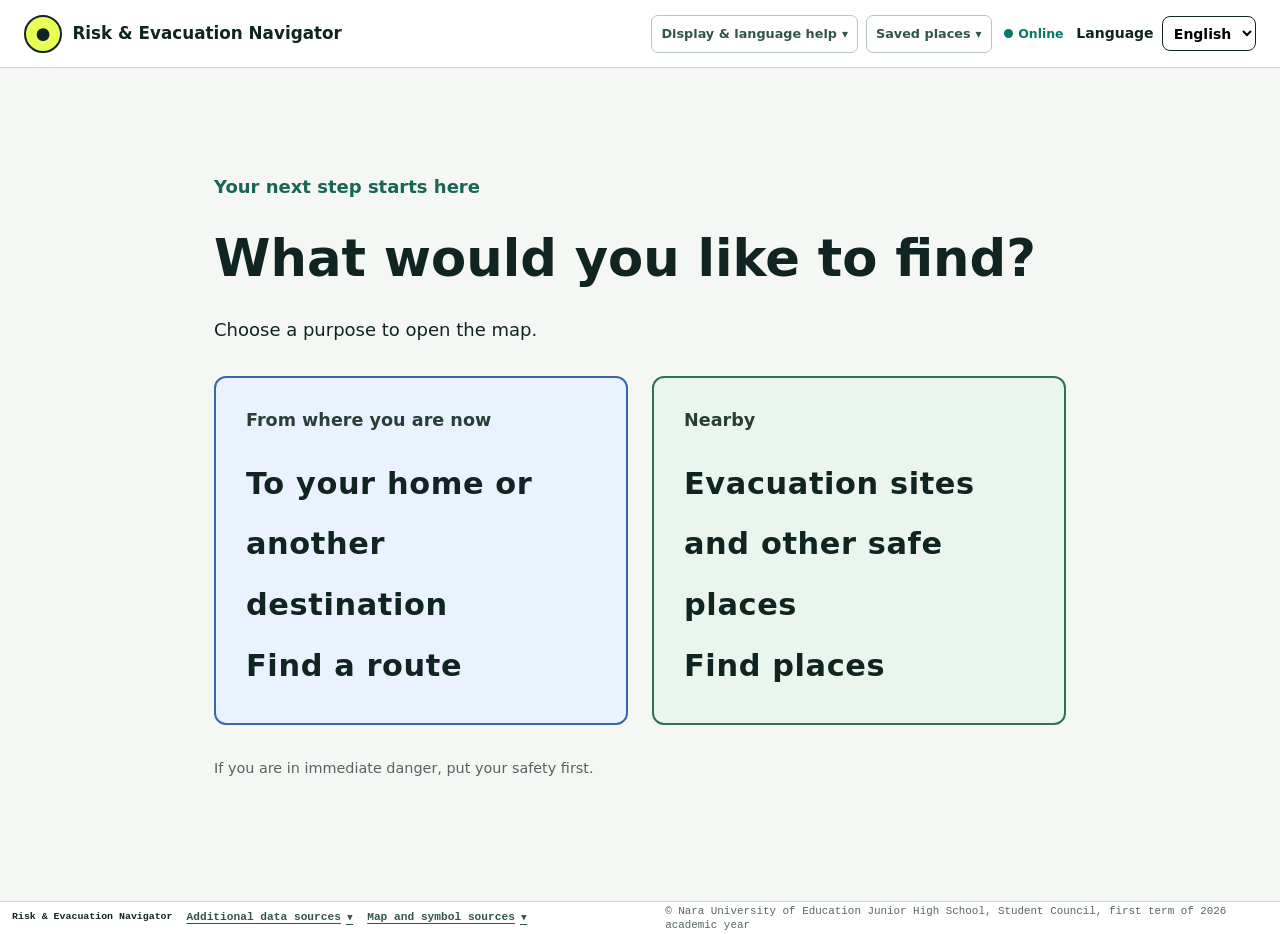
==== index.html @ a70c2fb3 "Add files via upload" ====
<!doctype html>
<html lang="ja">
<head>
  <meta charset="utf-8">
  <meta name="viewport" content="width=device-width,initial-scale=1">
  <meta name="theme-color" content="#073b36">
  <meta name="description" content="今いる場所の危険と、備え・避難先がわかる多言語の減災ナビ">
  <title>いまここ減災ナビ</title>
  <link rel="stylesheet" href="css/style.css?v=44-walk44">
  <link rel="stylesheet" href="css/accessibility.css?v=44-walk44">
  <link rel="stylesheet" href="css/search.css?v=44-walk44">
  <link rel="stylesheet" href="css/map-first.css?v=44-walk44">
<link rel="stylesheet" href="css/walking.css?v=44-walk44">
</head>
<body>
  <a class="skip" href="#main" data-i18n="skipToContent">本文へ移動</a>
  <header>
    <a class="brand" href="#"><span aria-hidden="true">●</span><b data-i18n="appName">いまここ減災ナビ</b></a>
    <div class="header-actions"><span id="connection-status" class="connection-status" role="status"></span><label id="language-control" class="language"><span data-i18n="language">言語</span><select id="language"><option value="ja">日本語</option><option value="en">English</option><option value="zh">简体中文</option><option value="ko">한국어</option></select></label></div>
  </header>

  <main id="main">
      <details class="assist-menu">
        <summary data-i18n="assistMenu">みやすさ・ことば</summary>
        <div class="assist-menu-body">
          <nav class="access-tools" aria-label="見やすさ・聞きやすさ" data-i18n-aria-label="accessToolsAria">
            <button id="read-aloud" type="button" aria-pressed="false"><span aria-hidden="true">▶</span><span data-i18n="readAloud">画面を よみあげる</span></button>
            <button id="large-text" type="button" aria-pressed="false"><span aria-hidden="true">A+</span><span data-i18n="largeText">文字を 大きく</span></button>
            <button id="high-contrast" type="button" aria-pressed="false"><span class="contrast-symbol" aria-hidden="true">◐</span><span data-i18n="highContrast">色を はっきり</span></button>
          </nav>
          <div class="help-card" aria-labelledby="help-card-title">
            <p class="help-card-label" data-i18n="showSomeone">近くの人に 見せる</p>
            <h2 id="help-card-title" data-i18n="helpCardTitle">安全な場所を おしえてください</h2>
            <p id="help-phrase" data-i18n="phrase">私は旅行者です。安全な場所を教えてください。</p>
            <button id="copy-help" type="button" data-i18n="copyPhrase">この文を コピー</button>
            <p id="copy-status" class="sr-status" role="status" aria-live="polite"></p>
          </div>
        </div>
      </details>


    <section id="language-gate" class="purpose-gate" aria-labelledby="language-gate-title">
      <p class="eyebrow">いまここから、次の一歩へ</p>
      <h1 id="language-gate-title">何を調べますか？</h1>
      <p>目的を選ぶと、地図が開きます。</p>
      <div class="purpose-choices">
        <button type="button" data-purpose="home"><span class="purpose-start">今いる場所から</span><b>自宅など、目的地への<br>経路を探す</b></button>
        <button type="button" data-purpose="shelter"><span class="purpose-start">近くの</span><b>避難場所などを<br>探す</b></button>
      </div>
      <p class="purpose-note">目の前に危険があるときは、身の安全を優先してください。</p>
    </section>
    <nav id="workspace-toolbar" hidden aria-label="調べる目的">
      <button id="choose-purpose" type="button">← 最初に戻る</button><strong id="purpose-label"></strong>
      <button id="choose-home" type="button" hidden>目的地を選ぶ</button>
      <a id="home-route" target="_blank" rel="noopener" hidden>徒歩経路をGoogle マップで見る ↗</a>
    </nav>
    <section id="location-panel" class="location-panel" aria-labelledby="location-title" hidden>
      <div><h1 id="location-title" tabindex="-1" data-i18n-html="simpleTitleRich">調べたい場所を選ぶ</h1><p data-i18n-html="simpleLeadRich"><ruby>下<rt>した</rt></ruby>のボタンを おしてください。<ruby>災害<rt>さいがい</rt></ruby>と、にげる<ruby>場所<rt>ばしょ</rt></ruby>を しらべます。</p></div>
      <div class="location-controls">
        <p id="location-mode-note" class="location-mode-note" role="status" hidden data-i18n-html="directFileNoticeRich"><b>GPSを使えない開き方です。</b><br>下の「場所を さがす」か「GPSを使えない場合」を使ってください。</p>
        <button id="use-gps" class="primary" type="button"><span class="location-pin" aria-hidden="true"></span><b data-i18n-html="useGpsRich"><ruby>現在地<rt>げんざいち</rt></ruby>を しらべる</b></button>
        <form id="place-search-form" class="place-search" role="search">
          <label for="place-query" data-i18n-html="searchPlaceRich"><ruby>場所<rt>ばしょ</rt></ruby>を さがす</label>
          <div class="place-search-row"><input id="place-query" type="search" autocomplete="street-address" data-i18n-placeholder="searchPlaceholder" placeholder="駅・住所・建物の名前"><button id="place-search-button" type="submit" data-i18n="searchButton">さがす</button></div>
          <p class="search-provider-credit">検索：国土地理院 ／ <a href="https://express.heartrails.com/" target="_blank" rel="noopener">HeartRails Express（駅情報）</a></p>
          <p id="place-search-status" class="search-status" role="status" aria-live="polite"></p>
          <ul id="place-search-results" class="place-search-results" aria-label="検索結果" data-i18n-aria-label="searchResultsAria"></ul>
          <a id="official-place-search" class="official-search-link" href="https://maps.gsi.go.jp/" target="_blank" rel="noopener" hidden data-i18n="officialPlaceSearch">地理院地図で さがす ↗</a>
        </form>
        <details id="location-fallback"><summary data-i18n="manualOpen">GPSを使えない場合</summary><div class="manual"><label><span data-i18n="latitude">緯度</span><input id="manual-lat" inputmode="decimal" placeholder="35.681236"></label><label><span data-i18n="longitude">経度</span><input id="manual-lon" inputmode="decimal" placeholder="139.767125"></label><button id="use-manual" type="button" data-i18n="useManual">入力位置を使う</button><button id="use-saved" type="button" hidden data-i18n="useSaved">保存した位置を使う</button><button id="use-sample" class="text-button" type="button" data-i18n="useSample">東京駅で試す</button></div></details>
        <p id="location-error" class="error" role="alert"></p>
      </div>
      <p class="safety"><b data-i18n="emergency">緊急時</b><span data-i18n="emergencyShort">目の前に危険がある場合は、画面より身の安全を優先してください。</span></p>
    </section>

    <section id="action-panel" class="action-page" aria-labelledby="action-now-title" hidden>
      <button id="action-change-location" class="back-link" type="button" data-i18n="backToLocation">← 場所を かえる</button>
      <p class="action-label" data-i18n="immediateLabel">まず すること</p>
      <h1 id="action-now-title" tabindex="-1" data-i18n="immediateTitle">安全を たしかめる</h1>
      <p data-i18n="immediateLead">にげる場所を決める前に、目の前のようすを見てください。</p>
      <p id="action-location-source" class="action-location-source" data-no-ruby></p>
      <p id="action-coordinate-label" class="action-coordinate-label" data-no-ruby></p>
      <p class="location-quality" data-location-quality role="status"></p>
      <ol id="immediate-actions"></ol>
      <p id="action-status" class="action-status" role="status" aria-live="polite"></p>
      <button id="show-results" class="primary next-button" type="button" disabled data-i18n="showMapAndShelters">地図と にげる場所を見る →</button>
    </section>

    <section id="dashboard" class="dashboard" hidden>
      <nav class="mobile-shortcuts" aria-label="結果へ移動"><a href="#shelter-title" data-i18n="shelterTitle">にげる場所の候補</a><a href="#map-title" data-i18n="mapTitle">地図を見る</a></nav>
      <div class="current-location">
        <div><h2 data-i18n-html="hereNowRich">いまいる<ruby>場所<rt>ばしょ</rt></ruby></h2><p id="location-source" data-no-ruby></p><p class="location-quality" data-location-quality role="status"></p><details class="coordinates"><summary data-i18n="showCoordinates">くわしい位置を見る</summary><p id="coordinate-label">—</p></details></div>
      </div>
      <p id="cache-status" class="cache-status" role="status" hidden></p>

      <section class="risk-section" aria-labelledby="risk-title">
        <div class="section-heading"><div><p class="step" aria-hidden="true">1</p><div><h2 id="risk-title" tabindex="-1" data-i18n-html="riskTitleRich">いま、<ruby>気<rt>き</rt></ruby>をつけるもの</h2></div></div><span id="risk-status" role="status" aria-live="polite" data-i18n="riskLoading">確認中…</span></div>
        <p class="priority-guide" data-i18n="priorityGuide">現在地の公開地図で確認できた情報です</p><div id="risk-cards" class="risk-cards"></div>
        <p class="note" data-i18n="riskNote">地図に色がなくても、安全とはかぎりません。</p><details class="source-details"><summary data-i18n="sourceInfo">図の出どころ</summary><p class="symbol-source"><span data-i18n="symbolSource">災害図記号：JIS Z8210／地震：国土地理院の指定緊急避難場所記号</span> <a href="https://www.bousai.go.jp/kyoiku/zukigo/index.html" target="_blank" rel="noopener">↗</a></p></details>
      </section>

      <div class="content-grid">
        <section class="map-section" aria-labelledby="map-title">
          <div class="section-heading"><div><p class="step" aria-hidden="true">2</p><div><h2 id="map-title" tabindex="-1" data-i18n-html="mapTitleRich">いまいる<ruby>場所<rt>ばしょ</rt></ruby>と にげる<ruby>場所<rt>ばしょ</rt></ruby></h2></div></div></div>
          <section id="hazard-picker" class="hazard-picker" aria-labelledby="hazard-picker-title">
            <div class="hazard-picker-heading"><h2 id="hazard-picker-title">災害リスクを見る</h2><button id="clear-hazard" type="button" hidden>重ね表示を消す</button></div>
            <div class="hazard-buttons" role="group" aria-label="地図で調べる災害">
              <button type="button" data-map-hazard="1" aria-pressed="false"><span data-i18n-html="floodRich">洪水</span></button>
              <button type="button" data-map-hazard="2" aria-pressed="false"><span data-i18n-html="landslideRich">土砂災害</span></button>
              <button type="button" data-map-hazard="5" aria-pressed="false"><span data-i18n-html="tsunamiRich">津波</span></button>
              <details id="other-hazards"><summary>その他</summary><div class="other-hazard-buttons">
                <button type="button" data-map-hazard="7" aria-pressed="false"><span data-i18n-html="inlandFloodRich">内水氾濫</span></button>
                <button type="button" data-map-hazard="3" aria-pressed="false"><span data-i18n-html="highTideRich">高潮</span></button>
              </div></details>
            </div>
            <p id="hazard-description" class="hazard-description" hidden></p>
          </section>
          <details class="context-controls">
            <summary>過去の災害・道路の注意箇所</summary>
            <label><input id="show-history" type="checkbox"> 過去の代表的な災害事例（紫・歴）</label>
            <label><input id="show-lore" type="checkbox"> 自然災害伝承碑（茶・碑）</label>
            <label><input id="show-underpass" type="checkbox"> 道路冠水想定箇所（青・低／アンダーパス等）</label>
            <p>全国の公開データを使用。過去の災害を網羅するものではなく、伝承碑の位置は被災範囲ではありません。道路冠水想定箇所は、すべてのアンダーパスや現在の冠水状況を示すものではありません。</p>
            <p id="context-status" role="status" aria-live="polite"></p>
          </details>
          <section id="context-detail" class="context-detail" aria-label="選択した地点の情報" hidden></section>
          <div class="map-tools"><button id="map-expand" type="button" aria-expanded="false" aria-controls="gsi-map">地図を大きく見る</button></div>
          <p id="map-touch-hint">2本指を広げると拡大、つまむと縮小。2本指で地図を移動できます。1本指はページのスクロールです。</p>
          <p id="overlay-status" class="overlay-status" role="status" aria-live="polite"></p>
          <div id="gsi-map" class="map" tabindex="0" aria-label="現在地周辺地図。ドラッグまたは矢印キーで移動できます" data-i18n-aria-label="mapAriaPan"><button id="map-fullscreen-close" type="button" hidden>✕ 地図を閉じる</button><div id="map-layer"><span class="you-marker" data-i18n="you">現在地</span></div><div class="map-zoom" aria-label="地図の拡大縮小" data-i18n-aria-label="mapZoomAria"><button id="map-zoom-in" type="button" aria-label="拡大" data-i18n-aria-label="mapZoomIn">＋</button><button id="map-zoom-out" type="button" aria-label="縮小" data-i18n-aria-label="mapZoomOut">−</button></div><button id="map-reset" type="button" data-i18n="mapReset">現在地へ戻る</button></div>
          <p id="map-error" class="map-error" role="alert" hidden data-i18n="mapLoadError">地図を表示できません。方向と距離の一覧を使ってください。</p>
          <section id="hazard-legend" class="hazard-legend" aria-labelledby="legend-title" hidden>
            <h3 id="legend-title" data-i18n="legendTitle">地図の色の意味</h3>
            <p id="legend-intro"></p>
            <ul id="legend-items"></ul>
            <p class="legend-note"><span data-i18n="legendCaution">色は想定区域を示し、今の発生状況ではありません。</span> <a id="legend-source" href="https://disaportal.gsi.go.jp/hazardmapportal/hazardmap/faq/integration-shinsui-legend-20240801.pdf" target="_blank" rel="noopener" data-i18n="legendSource">公式凡例を見る ↗</a></p>
          </section>
          <section class="local-hazard-maps" aria-labelledby="local-hazard-title">
            <h3 id="local-hazard-title" data-i18n="localHazardTitle">自治体のハザードマップで確認</h3>
            <p data-i18n="localHazardLead">全国共通の色を直接重ねられない情報です。現在地の自治体が公開する地図を確認してください。</p>
            <div>
              <a id="pond-map-link" href="https://disaportal.gsi.go.jp/hazardmap/" target="_blank" rel="noopener"><b data-i18n="pondHazard">ため池</b><span data-i18n="openLocalMap">公式地図を探す ↗</span></a>
              <a id="earthquake-map-link" href="https://disaportaldata.gsi.go.jp/hazardmap/bousaimap/index.html?code=1" target="_blank" rel="noopener"><b data-i18n="earthquakeHazard">地震・液状化</b><span data-i18n="openLocalMap">公式地図を探す ↗</span></a>
              <a id="volcano-map-link" href="https://disaportal.gsi.go.jp/hazardmap/" target="_blank" rel="noopener"><b data-i18n="volcanoHazard">火山</b><span data-i18n="openLocalMap">公式地図を探す ↗</span></a>
            </div>
          </section>
          <p class="context-credit">追加情報の出典：<a href="https://disaportal.gsi.go.jp/" target="_blank" rel="noopener">ハザードマップポータルサイト</a> ／ <a href="https://www.gsi.go.jp/bousaichiri/denshouhi.html" target="_blank" rel="noopener">国土地理院・自然災害伝承碑</a></p>
          <p class="map-credit"><a href="https://maps.gsi.go.jp/development/ichiran.html" target="_blank" rel="noopener">出典：地理院タイル</a> ／ <a href="https://disaportaldata.gsi.go.jp/hazardmap/copyright/opendata.html" target="_blank" rel="noopener">ハザードマップポータルサイト</a></p>
        </section>

        <section class="shelter-section" aria-labelledby="shelter-title">
          <div class="section-heading"><div><p class="step" aria-hidden="true">3</p><div><h2 id="shelter-title" tabindex="-1" data-i18n-html="shelterTitleRich">にげる<ruby>場所<rt>ばしょ</rt></ruby>の<ruby>候補<rt>こうほ</rt></ruby></h2><small data-i18n-html="officialShelterNameRich"><ruby>正式名<rt>せいしきめい</rt></ruby>：<ruby>指定<rt>してい</rt></ruby><ruby>緊急<rt>きんきゅう</rt></ruby><ruby>避難<rt>ひなん</rt></ruby><ruby>場所<rt>ばしょ</rt></ruby></small></div></div><span id="data-status" role="status" aria-live="polite"></span></div>
          <p id="selected-hazard" class="selected-hazard"></p>
          <p class="shelter-caution" data-i18n="shelterCautionShort">直線距離が近い順です。開いているか、道が安全かは確認できていません。</p>
          <label class="mobility"><input id="mobility-mode" type="checkbox"><span><b data-i18n="mobilityTitle">移動に配慮が必要</b><small data-i18n="mobilityText">車いす、ベビーカー、足腰に不安がある場合</small></span></label>
          <p id="mobility-warning" class="mobility-warning" hidden data-i18n="mobilityWarning">経路の段差や施設のバリアフリー対応は、このデータから確認できません。出発前に施設や係員へ確認してください。</p>
          <p id="streetview-note" class="note" data-i18n="streetViewNote">ストリートビューは撮影時点の画像です。現在の冠水・通行状況は確認できません。画像のない場所もあります。</p>
          <ol id="shelter-list" class="shelter-list"></ol>
        </section>
      </div>

      <nav class="official-links" aria-label="公的情報" data-i18n-aria-label="officialAria">
        <a id="gsi-link" target="_blank" rel="noopener"><span aria-hidden="true">⊕</span><b data-i18n="openGsiShort">避難場所を公式地図で確認</b><span>↗</span></a>
        <a id="hazard-link" target="_blank" rel="noopener"><span aria-hidden="true">△</span><b data-i18n="openHazardShort">災害リスクを公式地図で確認</b><span>↗</span></a>
      </nav>
      <aside class="disclaimer"><b data-i18n="important">重要</b><p data-i18n="simpleDisclaimer">避難場所の開設状況や経路の安全は保証されません。実際の災害時は自治体・施設係員・消防・警察の最新情報を優先してください。</p></aside>
    </section>
  </main>
  <footer><span><span data-i18n="appName">いまここ減災ナビ</span></span><small class="copyright">©︎ 奈良教育大学附属中学校 2026年度前期生徒会</small></footer>
  <script src="js/boot.js?v=44-walk44"></script>
  <script type="module" src="js/app.js?v=44-walk44"></script>
</body>
</html>
---- css/style.css ----
:root{--ink:#102421;--green:#073b36;--mint:#d8f3e8;--lime:#e7ff57;--red:#c93f2c;--paper:#f5f7f4;--white:#fff;--muted:#546763;--line:#cad5d1;--shadow:0 12px 35px rgba(7,59,54,.1)}*{box-sizing:border-box}html{font-size:16px;scroll-behavior:smooth}body{margin:0;background:var(--paper);color:var(--ink);font-family:Inter,"Noto Sans JP","PingFang SC",system-ui,sans-serif;line-height:1.55}.skip{position:absolute;left:-9999px}.skip:focus{left:1rem;top:1rem;background:white;padding:.7rem;z-index:99}header,footer{min-height:68px;display:flex;align-items:center;justify-content:space-between;padding:.7rem clamp(1rem,5vw,5rem);background:white;border-bottom:1px solid var(--line)}.brand{display:flex;align-items:center;gap:.65rem;color:inherit;text-decoration:none;font-size:1.05rem}.brand span{display:grid;place-items:center;width:38px;height:38px;background:var(--lime);border:2px solid var(--ink);border-radius:50%;font-weight:900}.language{display:flex;align-items:center;gap:.5rem;font-size:.875rem;font-weight:700}.language select{font:inherit;padding:.45rem;border:1px solid var(--ink);border-radius:8px;background:white}.location-panel,.dashboard{max-width:1480px;margin:auto;padding:clamp(1.5rem,4vw,4rem) clamp(1rem,5vw,5rem)}.location-panel{min-height:calc(100vh - 68px);display:grid;grid-template-columns:1.15fr .85fr;gap:clamp(2rem,6vw,6rem);align-content:center;position:relative}.kicker{color:#08776c;font:bold .78rem monospace;letter-spacing:.12em;margin:0 0 .35rem}.location-panel h1{font-size:clamp(2.4rem,5vw,5rem);line-height:1.05;letter-spacing:-.045em;margin:.5rem 0}.location-panel>div:first-child>p:last-child{font-size:1.125rem;color:var(--muted);max-width:620px}.location-controls{background:var(--green);color:white;padding:clamp(1.2rem,3vw,2rem);border-radius:18px;box-shadow:var(--shadow)}button,input,select{font:inherit}button{cursor:pointer}.primary{width:100%;border:0;background:var(--lime);color:var(--ink);border-radius:12px;padding:1rem;display:flex;justify-content:center;align-items:center;gap:.7rem;font-size:1.05rem}.primary span{font-size:1.5rem}details{margin-top:1rem;border-top:1px solid #54706b;padding-top:1rem}summary{cursor:pointer;font-weight:700}.manual{display:grid;grid-template-columns:1fr 1fr;gap:.7rem;margin-top:1rem}.manual label{display:grid;gap:.25rem;font-size:.875rem}.manual input{width:100%;padding:.7rem;border-radius:7px;border:0}.manual button{border:1px solid white;background:white;color:var(--ink);border-radius:8px;padding:.7rem}.manual .text-button{grid-column:1/-1;background:transparent;color:white;border:0;text-decoration:underline}.error{min-height:1.5rem;color:#ffb2a6}.safety{grid-column:1/-1;border:2px solid var(--red);padding:.8rem 1rem;display:flex;gap:.8rem;margin:0}.safety b{color:var(--red);white-space:nowrap}.dashboard{padding-top:1.5rem}.current-location{display:flex;justify-content:space-between;align-items:center;gap:1rem;margin-bottom:1.5rem}.current-location h2{font:900 clamp(1.2rem,3vw,1.8rem) monospace;margin:.15rem 0}.current-location p{margin:0;color:var(--muted);font-size:.875rem}.outline{border:1px solid var(--ink);background:white;border-radius:9px;padding:.65rem .9rem}.risk-section,.map-section,.shelter-section{background:white;border:1px solid var(--line);border-radius:18px;padding:clamp(1rem,2.5vw,1.8rem);box-shadow:var(--shadow)}.risk-section{margin-bottom:1rem}.section-heading{display:flex;align-items:start;justify-content:space-between;gap:1rem}.section-heading>div{display:flex;align-items:center;gap:.8rem}.section-heading h2{font-size:clamp(1.25rem,2.5vw,1.8rem);margin:0}.section-heading>span{font-size:.875rem;color:var(--muted)}.step{display:grid;place-items:center;min-width:38px;height:38px;margin:0;border-radius:50%;background:var(--green);color:white;font-weight:900}.risk-cards{display:grid;grid-template-columns:repeat(4,1fr);gap:.6rem;margin:1rem 0}.risk-card{min-height:120px;text-align:left;border:1px solid var(--line);background:#f6f8f6;border-radius:12px;padding:.9rem;cursor:pointer}.risk-card.priority{border:3px solid var(--red);background:#fff2ef}.risk-level{display:inline-block;background:#e0e7e4;border-radius:99px;padding:.22rem .45rem;font-size:.78rem;font-weight:800}.risk-card.priority .risk-level{background:var(--red);color:white}.risk-card h3{margin:.55rem 0 .2rem;font-size:1.05rem}.risk-card p{margin:0;color:var(--muted);font-size:.875rem}.note{margin:0;color:var(--muted);font-size:.875rem}.content-grid{display:grid;grid-template-columns:1.15fr .85fr;gap:1rem}.map{height:560px;position:relative;overflow:hidden;background:#dce3df;border-radius:12px;margin-top:1rem}.map>div{position:absolute;width:768px;height:768px;left:50%;top:50%;transform:translate(-50%,-50%)}.map-tile{position:absolute;width:256px;height:256px}.map-marker{position:absolute;transform:translate(-50%,-50%);display:grid;place-items:center;width:32px;height:32px;border-radius:50%;background:white;color:var(--ink);border:3px solid var(--ink);font:bold .8rem monospace;z-index:3}.you-marker{position:absolute;left:50%;top:50%;transform:translate(-50%,-50%);display:grid;place-items:center;min-width:56px;height:56px;padding:0 .4rem;border-radius:50%;background:var(--red);color:white;border:4px solid white;box-shadow:0 0 0 8px rgba(201,63,44,.25);font-weight:900;font-size:.75rem;z-index:5}.map-credit{text-align:right;margin:.35rem 0 0;font-size:.78rem}.map-credit a{color:var(--muted)}.selected-hazard{background:var(--mint);border-radius:8px;padding:.7rem;font-weight:800}.mobility{display:flex;align-items:center;gap:.7rem;border:1px solid var(--line);border-radius:10px;padding:.8rem;cursor:pointer}.mobility input{width:22px;height:22px;accent-color:var(--green)}.mobility span b,.mobility span small{display:block}.mobility span small{color:var(--muted);font-size:.875rem}.mobility-warning{background:#fff5d8;border-left:5px solid #b66f00;padding:.7rem;font-size:.875rem}.shelter-list{list-style:none;padding:0;margin:.8rem 0 0;max-height:490px;overflow:auto}.shelter-option{padding:1rem 0;border-bottom:1px solid var(--line)}.shelter-top{display:grid;grid-template-columns:38px 1fr;gap:.7rem}.shelter-num{display:grid;place-items:center;width:34px;height:34px;border-radius:50%;background:var(--green);color:white;font-weight:900}.shelter-option h3{font-size:1rem;margin:0}.shelter-option p{color:var(--muted);font-size:.875rem;margin:.25rem 0}.shelter-actions{display:flex;gap:.8rem;margin:.7rem 0 0 45px;flex-wrap:wrap}.shelter-actions a{display:inline-flex;align-items:center;min-height:40px;color:var(--green);font-weight:800;font-size:.875rem}.route-link{background:var(--lime);color:var(--ink)!important;text-decoration:none;padding:.45rem .7rem;border-radius:8px;border:1px solid var(--ink)}.official-links{display:grid;grid-template-columns:1fr 1fr;gap:.7rem;margin-top:1rem}.official-links a{display:flex;justify-content:space-between;align-items:center;background:var(--green);color:white;text-decoration:none;border-radius:12px;padding:1rem;font-size:.95rem}.disclaimer{display:flex;gap:.7rem;border:2px solid var(--ink);padding:.8rem 1rem;margin-top:1rem;font-size:.875rem}.disclaimer b{color:var(--red)}.disclaimer p{margin:0}footer{border-top:1px solid var(--line);border-bottom:0;font:bold .75rem monospace}[hidden]{display:none!important}button:focus-visible,a:focus-visible,input:focus-visible,select:focus-visible,summary:focus-visible{outline:4px solid #f5a623;outline-offset:3px}@media(max-width:950px){.location-panel,.content-grid{grid-template-columns:1fr}.location-panel{align-content:start}.risk-cards{grid-template-columns:repeat(2,1fr)}.map{height:430px}}@media(max-width:600px){.language>span{display:none}.location-panel{padding-bottom:2rem}.manual,.official-links{grid-template-columns:1fr}.safety{align-items:start}.current-location{align-items:start}.risk-cards{grid-template-columns:1fr}.section-heading{display:grid}.map{height:340px}.shelter-list{max-height:none}footer span:last-child{display:none}}
---- css/accessibility.css ----
.language-gate {
  min-height: calc(100vh - 68px);
  max-width: 720px;
  margin: auto;
  padding: clamp(3rem, 10vw, 7rem) clamp(1rem, 6vw, 3rem);
  display: flex;
  flex-direction: column;
  justify-content: center;
  gap: 2rem;
}

.language-gate-heading { text-align: center; }
.gate-brand { margin: 0 0 1.25rem; color: var(--green); font-weight: 900; }
.language-gate h1 { margin: 0; font-size: clamp(1.6rem, 4vw, 2.35rem); line-height: 1.5; }
.language-gate h1 span { color: var(--muted); font-size: .78em; font-weight: 700; }
.language-choices { display: grid; gap: .75rem; }
.language-choice {
  width: 100%;
  min-height: 72px;
  border: 2px solid var(--ink);
  border-radius: 10px;
  background: white;
  color: var(--ink);
  font-size: 1.25rem;
  text-align: center;
}
.language-choice:hover { background: var(--mint); }

.location-pin { width: 20px; height: 20px; border: 4px solid currentColor; border-radius: 50% 50% 50% 0; transform: rotate(-45deg); position: relative; }
.location-pin::after { content: ''; position: absolute; width: 4px; height: 4px; border-radius: 50%; background: currentColor; left: 4px; top: 4px; }
.priority-guide { margin: 1rem 0 .5rem; padding: .7rem 1rem; background: var(--ink); color: white; font-weight: 900; }
.risk-cards { display: flex; flex-direction: column; gap: .55rem; margin-top: 0; }
.risk-card { display: grid; grid-template-columns: 72px minmax(0, 1fr); align-items: center; gap: 1rem; width: 100%; min-height: 96px; }
.risk-card.rank-first { border: 3px solid var(--ink); background: #f3faf7; }
.risk-card.selected { box-shadow: inset 0 0 0 3px var(--green); }
.priority-order { align-self: stretch; display: flex; flex-direction: column; justify-content: center; align-items: center; border-right: 1px solid var(--line); }
.priority-order strong { font: 900 2.4rem/1 monospace; }
.priority-order small { font-size: .75rem; font-weight: 900; text-align: center; margin-top: .25rem; }
.risk-icon { width: 58px; height: 58px; margin: 0; border: 0; border-radius: 2px; object-fit: contain; background: white; }
.risk-body { display: block; min-width: 0; overflow-wrap: anywhere; }
.risk-body h3 { margin: .35rem 0 .15rem; }
.symbol-source { margin: .6rem 0 0; color: var(--muted); font-size: .75rem; }
.shelter-icon { width: 28px; height: 26px; object-fit: contain; vertical-align: middle; margin-right: .5rem; }
.official-links a { gap: .7rem; }
.official-links b { flex: 1; }
.header-actions { display: flex; align-items: center; gap: .8rem; }
.connection-status { display: inline-flex; align-items: center; gap: .35rem; font-size: .78rem; font-weight: 900; }
.connection-status::before { content: ''; width: 9px; height: 9px; border-radius: 50%; background: currentColor; }
.connection-status.online { color: #08776c; }
.connection-status.offline { color: var(--red); }
.cache-status { margin: 0 0 1rem; padding: .8rem 1rem; border: 2px solid #9b6500; background: #fff5d8; font-weight: 800; }
.location-quality { margin: .35rem 0 0 !important; color: var(--ink) !important; font-weight: 800; }
.location-quality.uncertain { display: inline-block; padding: .35rem .55rem; border: 2px solid #9b6500; background: #fff5d8; }
.location-mode-note { margin: 0 0 1rem; padding: .8rem; border: 3px solid #ffd34e; border-radius: 9px; background: #fff8d9; color: var(--ink); line-height: 1.65; }
.location-mode-note b { font-size: 1.05rem; }
.action-coordinate-label { display: inline-block; margin: .1rem 0 .5rem !important; padding: .25rem .55rem; border: 1px solid var(--line); border-radius: 7px; background: white; color: var(--ink) !important; font: 800 .95rem/1.5 ui-monospace, monospace; }
.action-page { width: min(760px, calc(100% - 2rem)); min-height: calc(100vh - 136px); margin: 0 auto; padding: clamp(1.5rem, 5vw, 3rem) 0; }
.action-page h1 { margin: .35rem 0; font-size: clamp(2rem, 7vw, 3.5rem); line-height: 1.25; }
.action-page > p:not(.action-label) { margin: .35rem 0; }
.action-label { display: inline-block; margin: 0 0 .35rem; padding: .25rem .6rem; background: var(--ink); color: white; font-weight: 900; }
.action-page ol { display: grid; gap: .7rem; margin: 1.25rem 0; padding: 0; list-style: none; counter-reset: action; }
.action-page li { display: grid; grid-template-columns: 46px 1fr; align-items: center; gap: .8rem; min-height: 62px; padding: .7rem .8rem; background: white; border: 2px solid var(--ink); border-radius: 9px; font-size: 1.1rem; font-weight: 900; }
.action-page li::before { counter-increment: action; content: counter(action); display: grid; place-items: center; width: 38px; height: 38px; border-radius: 50%; background: var(--ink); color: white; }
.action-sentence { display: block; min-width: 0; line-height: 1.9; overflow-wrap: break-word; text-wrap: wrap; }
.back-link { min-height: 48px; margin-bottom: 1.5rem; padding: .4rem 0; border: 0; background: transparent; color: var(--ink); text-decoration: underline; font-weight: 800; }
.action-location-source { font-weight: 800; }
.action-status { min-height: 1.7em; font-weight: 800; }
.next-button { margin-top: 1rem; }
.next-button:disabled { background: #e3e7e5; color: var(--muted); cursor: wait; }
.map-error { margin: .65rem 0; padding: .75rem; border: 2px solid var(--red); background: #fff2ef; font-weight: 800; }
.map { cursor: grab; touch-action: none; user-select: none; }
.map.dragging { cursor: grabbing; }
.map-tile { display: block; border: 0; outline: 0; pointer-events: none; -webkit-user-drag: none; user-select: none; }
.map > #map-layer { width: 1280px; height: 1280px; will-change: transform; }
.map .you-marker { left: 640px; top: 640px; }
#map-reset { position: absolute; right: 12px; bottom: 12px; z-index: 8; min-height: 48px; padding: .55rem .8rem; border: 2px solid var(--ink); border-radius: 8px; background: white; color: var(--ink); font-weight: 900; box-shadow: 0 2px 8px rgba(0,0,0,.18); }
.map-zoom { position: absolute !important; left: 12px !important; top: 12px !important; width: auto !important; height: auto !important; transform: none !important; z-index: 8; display: grid; gap: 6px; }
.map-zoom button { display: grid; place-items: center; width: 52px; height: 52px; padding: 0; border: 2px solid var(--ink); border-radius: 8px; background: white; color: var(--ink); box-shadow: 0 2px 8px rgba(0,0,0,.18); font-size: 1.8rem; font-weight: 900; line-height: 1; }
.map-zoom button:disabled { opacity: .45; cursor: not-allowed; }
.overlay-control { display: block; margin-top: .8rem; }
.overlay-options { display: flex; flex-wrap: wrap; gap: .45rem; margin: 0; padding: 0; border: 0; }
.overlay-options legend { width: 100%; margin-bottom: .1rem; font-size: .9rem; font-weight: 900; }
.overlay-choices { display: grid; grid-template-columns: repeat(2,minmax(0,1fr)); gap: .5rem; width: min(720px,100%); }
.overlay-choices label { position: relative; display: grid; grid-template-columns: 28px 58px 1fr 30px; align-items: center; gap: .6rem; min-height: 96px; padding: .7rem; border: 3px solid var(--line); border-radius: 12px; background: white; cursor: pointer; }
.overlay-choices label:hover { border-color: var(--green); }
.overlay-choices label:has(input:checked) { border-color: var(--ink); background: var(--mint); box-shadow: inset 0 0 0 1px var(--ink); }
.overlay-choices input { width: 26px; height: 26px; margin: 0; accent-color: var(--green); }
.overlay-choices input:focus-visible { outline: 4px solid #f5a623; outline-offset: 3px; }
.overlay-choices input:checked ~ .overlay-copy b { text-decoration: underline; text-decoration-thickness: 3px; text-underline-offset: 4px; }
.overlay-choices span,.overlay-choices b,.overlay-choices small { display: block; }
.overlay-symbol { width: 56px; height: 56px; padding: 4px; border: 1px solid var(--line); border-radius: 9px; background: white; object-fit: contain; }
.no-overlay-symbol { position: relative; }
.no-overlay-symbol::before,.no-overlay-symbol::after { content: ''; position: absolute; left: 8px; top: 26px; width: 38px; height: 5px; border-radius: 4px; background: var(--muted); }
.no-overlay-symbol::after { transform: rotate(-45deg); background: var(--red); }
.choice-check { visibility: hidden; display: grid !important; place-items: center; width: 30px; height: 30px; border-radius: 50%; background: var(--green); color: white; font-size: 1.15rem; font-weight: 900; }
.overlay-choices input:checked ~ .choice-check { visibility: visible; }
.overlay-choices b { font-size: 1.05rem; }
.overlay-choices small { margin-top: .15rem; color: var(--muted); font-size: .9rem; font-weight: 700; line-height: 1.45; }
.overlay-choices ruby rt { font-size: .55em; }
.overlay-control button { min-height: 48px; padding: .55rem .8rem; border: 2px solid var(--ink); border-radius: 8px; background: white; color: var(--ink); font-weight: 900; }
.overlay-control button[aria-pressed="true"] { background: var(--ink); color: white; }
.overlay-status { min-height: 2.8em; margin: .65rem 0 .25rem; padding: .45rem .65rem; border-left: 5px solid var(--line); background: #f6f8f6; color: var(--muted); font-size: .9rem; font-weight: 800; line-height: 1.8; }
.overlay-status:empty { visibility: hidden; }
.hazard-tile { z-index: 1; opacity: .72; pointer-events: none; }
.hazard-legend { margin-top: .75rem; padding: .9rem; border: 2px solid var(--ink); border-radius: 9px; background: white; }
.hazard-legend h3 { margin: 0; font-size: 1.15rem; }
.hazard-legend > p { margin: .35rem 0; }
.hazard-legend ul { display: grid; grid-template-columns: repeat(2, minmax(0, 1fr)); gap: .45rem .8rem; margin: .75rem 0; padding: 0; list-style: none; }
.hazard-legend li { display: flex; align-items: center; gap: .55rem; min-height: 38px; font-weight: 800; }
.legend-swatch { flex: 0 0 auto; width: 34px; height: 24px; border: 2px solid #222; border-radius: 3px; }
.legend-note { padding-top: .55rem; border-top: 1px solid var(--line); color: var(--muted); font-size: .88rem; }
.legend-note a { color: var(--green); font-weight: 800; }
.local-hazard-maps { margin-top: .75rem; padding: .9rem; border: 2px solid var(--line); border-radius: 9px; background: #f6f8f6; }
.local-hazard-maps h3 { margin: 0; font-size: 1.05rem; }
.local-hazard-maps p { margin: .35rem 0 .75rem; color: var(--muted); font-size: .9rem; }
.local-hazard-maps > div { display: grid; grid-template-columns: repeat(3,minmax(0,1fr)); gap: .5rem; }
.local-hazard-maps a { display: grid; gap: .2rem; min-height: 68px; padding: .6rem; border: 2px solid var(--ink); border-radius: 8px; background: white; color: var(--ink); text-decoration: none; }
.local-hazard-maps a span { color: var(--green); font-size: .85rem; font-weight: 800; }
.shelter-caution { margin: .7rem 0; padding: .75rem; border-left: 6px solid #9b6500; background: #fff5d8; font-weight: 800; }
.opening-unknown { display: inline-block; margin-top: .35rem; padding: .18rem .45rem; border: 2px solid #9b6500; border-radius: 5px; background: #fff5d8; color: #684300; font-size: .9rem; }
.assist-menu { margin: 0 0 1rem; padding: 0; border: 0; }
.assist-menu > summary { display: flex; align-items: center; justify-content: space-between; min-height: 52px; padding: .65rem .9rem; border: 2px solid var(--ink); border-radius: 9px; background: white; list-style: none; }
.assist-menu > summary::-webkit-details-marker { display: none; }
.assist-menu > summary::after { content: '+'; font-size: 1.5rem; line-height: 1; }
.assist-menu[open] > summary::after { content: '−'; }
.assist-menu-body { padding: .75rem; border: 1px solid var(--line); border-top: 0; background: white; }
.access-tools { display: grid; grid-template-columns: repeat(3, 1fr); gap: .6rem; margin: 0; }
.access-tools button { min-height: 58px; display: flex; align-items: center; justify-content: center; gap: .55rem; padding: .65rem; border: 2px solid var(--ink); border-radius: 9px; background: white; color: var(--ink); font-weight: 900; }
.access-tools button[aria-pressed="true"] { background: var(--ink); color: white; }
.contrast-symbol { font-size: 1.5em; }
.shelter-actions button { min-height: 48px; border: 0; background: transparent; color: var(--green); text-decoration: underline; font-family: inherit; font-size: 1rem; font-weight: 800; line-height: 1.4; cursor: pointer; }
.shelter-option.active-choice { padding-inline: .7rem; outline: 4px solid #f5a623; outline-offset: -4px; background: #fffbea; }
.map-marker.active-choice { background: #f5a623; transform: translate(-50%,-50%) scale(1.3); }
.help-card { margin-top: .75rem; padding: 1rem; border: 1px solid var(--line); border-radius: 9px; background: white; text-align: center; }
.help-card-label { display: inline-block; margin: 0; padding: .25rem .6rem; background: var(--ink); color: white; font-weight: 900; }
.help-card h2 { margin: .75rem 0 .35rem; font-size: clamp(1.4rem, 4vw, 2rem); }
.help-card #help-phrase { margin: .5rem auto 1rem; padding: 1rem; max-width: 760px; background: var(--mint); font-size: 1.25rem; font-weight: 900; }
.help-card button { min-height: 52px; padding: .65rem 1rem; border: 2px solid var(--ink); border-radius: 9px; background: var(--lime); color: var(--ink); font-weight: 900; }
.sr-status { min-height: 1.5em; margin: .5rem 0 0; font-weight: 800; }
html.large-text-mode { font-size: 20px; }
html.high-contrast-mode { --ink:#000; --green:#000; --mint:#fff; --lime:#ffeb00; --red:#a60000; --paper:#fff; --muted:#1a1a1a; --line:#000; --shadow:none; }
.high-contrast-mode .risk-card,
.high-contrast-mode .map,
.high-contrast-mode .location-controls { border: 3px solid #000; }
.risk-section, .map-section, .shelter-section { box-shadow: none; border-radius: 12px; }
.route-link.unavailable { background: #e5e9e7; border-color: var(--line); color: var(--muted) !important; cursor: default; }
[hidden] { display: none !important; }

body { font-size: 18px; }

/* 日本語は、読み間違いを減らすUDゴシック系を端末内フォントから優先する。 */
html:lang(ja) body,
html:lang(ja) button,
html:lang(ja) input,
html:lang(ja) select,
html:lang(ja) summary {
  font-family: "BIZ UDPGothic", "BIZ UDゴシック", "Yu Gothic UI", "Yu Gothic", "Hiragino Kaku Gothic ProN", "Hiragino Sans", system-ui, sans-serif;
}
html:lang(ja) ruby,
html:lang(ja) rt { font-family: inherit; }

rt { font-size: .52em; font-weight: 600; color: var(--muted); }
ruby { ruby-align: center; white-space: normal; }
html:lang(ja) body { line-break: strict; word-break: normal; }
html:lang(ja) p,
html:lang(ja) li,
html:lang(ja) small,
html:lang(ja) label,
html:lang(ja) summary { overflow-wrap: break-word; text-wrap: wrap; }
html:lang(ja) h1,
html:lang(ja) h2,
html:lang(ja) h3 { overflow-wrap: normal; text-wrap: wrap; line-height: 1.45; }
.overlay-copy { min-width: 0; }
.overlay-copy b { line-height: 1.7; }
.overlay-copy small { line-height: 1.7; }
button, summary, a { touch-action: manipulation; }
.location-panel { max-width: 900px; grid-template-columns: 1fr; align-content: center; gap: 1.5rem; }
.location-panel h1 { font-size: clamp(2rem, 7vw, 4rem); letter-spacing: -.02em; }
.location-panel > div:first-child > p:last-child { font-size: 1.15rem; line-height: 1.8; }
.primary { min-height: 72px; font-size: 1.15rem; }
.dashboard { max-width: 1080px; }
.content-grid { grid-template-columns: 1fr; }
.section-heading h2 { font-size: clamp(1.45rem, 4vw, 2rem); }
.section-heading small { display: block; margin-top: .15rem; color: var(--muted); font-size: .82rem; }
.coordinates { margin-top: .5rem; }
.coordinates summary { font-size: .9rem; }
.coordinates p { margin: .4rem 0 0; font-family: monospace; }
.risk-card.rank-first { min-height: 138px; }
.risk-card.rank-first .risk-icon { width: 72px; height: 72px; }
.risk-card h3 { font-size: 1.35rem; }
.risk-card p { font-size: 1rem; line-height: 1.65; }
.other-risks { margin-top: .75rem; padding-top: 0; border-top: 0; }
.other-risks > summary { min-height: 56px; padding: .8rem 1rem; border: 2px solid var(--ink); border-radius: 9px; background: white; }
.other-risk-list { display: flex; flex-direction: column; gap: .55rem; margin-top: .6rem; }
.source-details { margin-top: .75rem; padding-top: .6rem; }
.source-details summary { font-size: .85rem; color: var(--muted); }
.shelter-option h3 { font-size: 1.1rem; }
.shelter-option p, .shelter-actions a { font-size: 1rem; }
.shelter-actions a { min-height: 48px; }

@media (max-width: 520px) {
  .language-gate { justify-content: flex-start; padding-top: 2.5rem; gap: 1.5rem; }
  .risk-card { grid-template-columns: 52px minmax(0, 1fr); gap: .65rem; padding: .75rem; }
  .priority-order strong { font-size: 2rem; }
  /* Keep the first-card icon inside the mobile icon column as well. */
  .risk-icon, .risk-card.rank-first .risk-icon { width: 48px; height: 48px; max-width: 100%; }
  .current-location { align-items: flex-start; }
  .risk-card.rank-first { min-height: 126px; }
  .access-tools { grid-template-columns: 1fr; }
  .overlay-options { display: grid; grid-template-columns: 1fr 1fr; }
  .overlay-options legend { grid-column: 1 / -1; }
  .overlay-options button:last-child { grid-column: 1 / -1; }
  .overlay-choices { grid-column: 1 / -1; grid-template-columns: 1fr; }
  .hazard-legend ul { grid-template-columns: 1fr; }
  .local-hazard-maps > div { grid-template-columns: 1fr; }
}

/* Keep ruby bases and plain text on the same inline baseline. */
ruby { vertical-align: baseline; }
.ruby-text { min-width: 0; line-height: 1.8; }

@media (max-width: 520px) {
  /* The description uses the full card width instead of a narrow side column. */
  .risk-card { align-items: start; row-gap: .45rem; }
  .risk-card > .risk-icon { grid-column: 1; grid-row: 1 / 3; align-self: center; }
  .risk-card > .risk-body { display: contents; }
  .risk-body > .risk-level { grid-column: 2; grid-row: 1; justify-self: start; }
  .risk-body > h3 { grid-column: 2; grid-row: 2; margin: 0; text-wrap: wrap; }
  .risk-body > p { grid-column: 1 / -1; margin: .25rem 0 0; text-wrap: wrap; overflow-wrap: break-word; }
  .shelter-actions { margin-left: 0; }
  .shelter-actions a, .shelter-actions button { max-width: 100%; }
}

/* Center the mobile card's visual heading; keep prose easy to scan. */
@media (max-width: 520px) {
  .risk-card { grid-template-columns: minmax(0, 1fr); justify-items: center; row-gap: .6rem; }
  .risk-card > .risk-icon { grid-column: 1; grid-row: 1; justify-self: center; }
  .risk-body > .risk-level { grid-column: 1; grid-row: 2; justify-self: center; }
  .risk-body > h3 { grid-column: 1; grid-row: 3; justify-self: center; text-align: center; }
  .risk-body > p { grid-column: 1; grid-row: auto; justify-self: stretch; width: 100%; text-align: left; }
  .risk-card, .risk-card:visited { color: var(--ink); }
}

/* A compact explanatory note should not compete with the hazard card. */
@media (max-width: 520px) {
  html:lang(ja) .priority-guide, .priority-guide {
    width: 100%;
    margin: .8rem 0;
    padding: .7rem .8rem;
    border-left: 3px solid var(--green);
    background: #edf5f1;
    color: var(--ink);
    font-size: .95rem;
    font-weight: 700;
    line-height: 1.95;
    text-align: left;
    text-wrap: wrap;
    word-break: normal;
    overflow-wrap: break-word;
  }
  .priority-guide rt { color: inherit; }
}

/* Mobile revision 5: short routes, compact cards, opt-in map gestures. */
#main > .assist-menu { max-width: 1080px; margin: .75rem auto; padding-inline: 1rem; }
.mobile-shortcuts { display: flex; gap: .5rem; position: sticky; top: 0; z-index: 20; background: var(--paper); padding: .5rem 0; margin-bottom: 1rem; }
.mobile-shortcuts a { flex: 1; display: grid; place-items: center; min-height: 48px; padding: .6rem; background: var(--green); color: white; border-radius: 8px; text-decoration: none; font-weight: 800; text-align: center; }
#shelter-title, #map-title { scroll-margin-top: 100px; }
.overlay-control { border: 1px solid var(--line); border-radius: 9px; padding: .75rem; }
.overlay-control > summary { min-height: 44px; }
.overlay-options { margin-top: .75rem; }
.map { touch-action: pan-y; cursor: default; }
.map.interactive { touch-action: none; cursor: grab; }
.map-tools { display: flex; flex-wrap: wrap; gap: .5rem; margin-top: .75rem; }
.map-tools button { min-height: 48px; padding: .6rem .8rem; border: 2px solid var(--ink); border-radius: 8px; background: white; color: var(--ink); font-weight: 800; }
#map-interact[aria-pressed="true"] { background: var(--mint); }
#map-touch-hint { font-size: .9rem; margin: .5rem 0; }
.map.expanded { height: 75svh; min-height: 340px; }
.overlay-status:empty { display: none; }
@media(max-width:600px) {
 header { flex-wrap: wrap; gap: .5rem; }
 .header-actions { margin-left: auto; flex-wrap: wrap; }
 .language-gate { min-height: auto; padding: 1rem; gap: 1rem; }
 .gate-brand { margin-bottom: .5rem; }
 .language-gate h1 { font-size: 1.2rem; line-height: 1.4; }
 .language-choices { grid-template-columns: repeat(2,minmax(0,1fr)); }
 .language-choice { min-height: 60px; }
 .risk-card { grid-template-columns: 48px minmax(0,1fr); justify-items: stretch; gap: .5rem .75rem; }
 .risk-card > .risk-icon { grid-column: 1; grid-row: 1 / 3; align-self: center; }
 .risk-card .risk-body { display: contents; }
 .risk-body > .risk-level { grid-column: 2; grid-row: 1; justify-self: start; }
 .risk-body > h3 { grid-column: 2; grid-row: 2; justify-self: start; text-align: left; }
 .risk-body > p { grid-column: 1 / -1; grid-row: 3; }
 .risk-card.rank-first { min-height: 0; }
 .map { height: clamp(340px,55svh,480px); }
 .current-location { flex-wrap: wrap; }
 .place-search-row { grid-template-columns: minmax(0,1fr) auto; }
 .place-search-row button { min-width: 72px; width: auto; }
}
@media(max-width:350px) { .place-search-row { grid-template-columns: 1fr; } }
@media(prefers-reduced-motion:reduce) { html { scroll-behavior: auto; } }

.context-controls { border:1px solid var(--line); border-radius:9px; padding:.75rem; }
.context-controls summary { min-height:44px; }
.context-controls label { display:flex; align-items:center; gap:.7rem; min-height:48px; padding:.5rem 0; font-weight:700; }
.context-controls input { flex:0 0 auto; width:24px; height:24px; accent-color:var(--green); }
.context-controls p,.context-credit { font-size:.88rem; line-height:1.7; }
.context-marker { position:absolute; transform:translate(-50%,-50%); width:44px; height:44px; border:3px solid white; border-radius:8px; color:white; font-weight:900; z-index:6; box-shadow:0 1px 5px #333; }
.context-marker.history { background:#6b279a; }
.context-marker.lore { background:#794512; }
.context-marker.underpass { background:#005c99; }
.context-detail { border:2px solid var(--green); background:white; padding:1rem; border-radius:9px; margin-top:.75rem; }
.context-detail h3 { margin-top:0; }
.context-detail button { min-height:44px; padding:.5rem 1rem; }

/* v7: give the map the primary screen area. */
.map { height:clamp(480px,70vh,800px); height:clamp(480px,70svh,800px); }
.map-fullscreen-open { overflow:hidden; }
.map.expanded { position:fixed; inset:0; width:100%; max-width:1200px; margin:0 auto; height:100vh; height:100dvh; min-height:0; border-radius:0; z-index:1000; box-shadow:0 0 0 100vmax rgba(0,0,0,.8); overscroll-behavior:contain; }
#map-fullscreen-close { position:absolute; top:max(12px,env(safe-area-inset-top)); right:max(12px,env(safe-area-inset-right)); z-index:10; min-height:48px; max-width:calc(100% - 90px); border:2px solid var(--ink); border-radius:9px; padding:.6rem .8rem; background:white; color:var(--ink); font-weight:900; }
.map.expanded #map-reset { bottom:max(16px,env(safe-area-inset-bottom)); right:max(12px,env(safe-area-inset-right)); }
@media(max-width:600px) {
 .map-section { padding:.75rem; }
 .map { height:clamp(440px,72vh,760px); height:clamp(440px,72svh,760px); margin-inline:-.75rem; width:calc(100% + 1.5rem); border-radius:0; }
 .map.expanded { width:100%; margin:0; }
 .map-tools button { flex:1; }
 #map-expand { background:var(--green); color:white; }
}
@media(max-height:500px) and (orientation:landscape) { .map:not(.expanded) { height:80svh; min-height:260px; } }

/* v11: fill each available line naturally; keep selection controls unobtrusive. */
html:lang(ja) :is(p,li,small,label,summary,h1,h2,h3,.ruby-text,.action-sentence,.overlay-copy) {
  text-wrap: wrap;
  word-break: normal;
  overflow-wrap: anywhere;
}
.overlay-choices label {
  grid-template-columns: 56px minmax(0,1fr);
  gap: .75rem;
}
/* Retain native radio semantics and keyboard operation, without a visible control. */
.overlay-choices input {
  position:absolute;
  width:1px;
  height:1px;
  padding:0;
  margin:-1px;
  overflow:hidden;
  clip:rect(0,0,0,0);
  clip-path:inset(50%);
  white-space:nowrap;
  border:0;
}
.overlay-choices label:has(input:focus-visible) {
  outline:4px solid #f5a623;
  outline-offset:3px;
}
.overlay-choices input:checked ~ .overlay-copy b { text-decoration:none; }
.overlay-choices .overlay-copy { min-width:0; width:100%; }

.streetview-link { border:1px solid var(--green); border-radius:8px; padding:.5rem .7rem; text-decoration:none; }
.streetview-link[aria-disabled="true"] { color:var(--muted); border-color:var(--line); }
#streetview-note { margin:.8rem 0; }

/* Copyright remains visible on mobile as well. */
footer { flex-wrap:wrap; gap:.5rem 1rem; }
footer .copyright { display:block; flex-basis:100%; font-family:inherit; font-size:.8rem; font-weight:400; line-height:1.7; color:var(--muted); }

/* The hazard overlay is one transparent surface, without individual tile boxes. */
.hazard-mosaic {border:0!important;outline:0!important;box-shadow:none!important;background:transparent!important;pointer-events:none;}
.hazard-export-tile {display:none!important;}
---- css/search.css ----
.place-search{margin-top:1rem;padding-top:1rem;border-top:1px solid #54706b}.place-search>label{display:block;margin-bottom:.45rem;font-weight:800}.place-search-row{display:grid;grid-template-columns:minmax(0,1fr) auto;gap:.5rem}.place-search-row input,.place-search-row button{min-height:52px;border:2px solid white;border-radius:9px;padding:.7rem}.place-search-row input{width:100%;color:var(--ink);background:white}.place-search-row button{min-width:88px;background:var(--lime);color:var(--ink);font-weight:900}.place-search-row button:disabled{opacity:.65;cursor:wait}.search-status{min-height:1.5rem;margin:.45rem 0 0;font-size:.9rem}.place-search-results{list-style:none;margin:.4rem 0 0;padding:0;display:grid;gap:.45rem}.place-search-results button{width:100%;min-height:58px;border:2px solid white;border-radius:9px;background:white;color:var(--ink);padding:.65rem .8rem;text-align:left;display:flex;align-items:center;justify-content:space-between;gap:.8rem}.place-search-results b{font-size:1rem}.place-search-results span{white-space:nowrap;color:var(--green);font-size:.82rem;font-weight:800}.official-search-link{display:inline-block;color:white;font-weight:800;margin-top:.5rem}@media(max-width:430px){.place-search-row{grid-template-columns:1fr}.place-search-row button{width:100%}.place-search-results button{align-items:flex-start;flex-direction:column;gap:.2rem}.place-search-results span{white-space:normal}}

@media(min-width:351px) and (max-width:430px){.place-search-row{grid-template-columns:minmax(0,1fr) auto}.place-search-row button{width:auto;min-width:72px}}

.search-result-detail{display:block;margin-top:.3rem;color:var(--muted);font-size:.85rem;line-height:1.6;overflow-wrap:anywhere}.place-search-results button>div{min-width:0}

.search-provider-credit{font-size:.75rem;margin:.5rem 0}.search-provider-credit a{color:inherit}
---- css/map-first.css ----
body{background:#f5f7f4}header{padding:12px 24px}main{max-width:none;padding:0 20px 20px}.assist-menu{margin:8px 0}.purpose-gate{max-width:900px;margin:7vh auto;padding:24px}.purpose-gate h1{font-size:clamp(2rem,5vw,3.2rem);margin:12px 0}.eyebrow{color:#176656;font-weight:700}.purpose-choices{display:grid;grid-template-columns:1fr 1fr;gap:20px;margin:32px 0}.purpose-choices button{display:flex;flex-direction:column;align-items:flex-start;gap:20px;padding:28px;text-align:left;background:white;border:2px solid #1b6658;border-radius:18px;color:#073b36;cursor:pointer}.purpose-choices button:hover{background:#e9f5ec}.purpose-choices b{font-size:1.5rem;line-height:1.7}.purpose-choices button>span:last-child{font-size:.9rem}.purpose-icon{font-size:2.6rem}.purpose-note{font-size:.9rem;color:#58645f}#workspace-toolbar{display:flex;align-items:center;gap:12px;flex-wrap:wrap;margin:8px 0}#home-route{background:#d8ed95;padding:12px;border-radius:8px;color:#073b36;font-weight:700}.dashboard .content-grid{display:grid;grid-template-columns:minmax(0,1fr) 330px;gap:14px}.map-section{padding:12px!important;min-width:0}.map-section>.section-heading{margin:0}.map-section h2{font-size:1.1rem}.map-section .step,.mobile-shortcuts{display:none!important}#gsi-map{height:calc(100dvh - 230px);min-height:360px;margin:10px 0;border-radius:12px}#gsi-map.interactive{touch-action:none}#map-touch-hint{font-size:.8rem}.shelter-section{padding:18px!important;max-height:calc(100dvh - 180px);overflow:auto}.shelter-section h2{font-size:1.2rem}.shelter-section .step{display:none}.shelter-list{max-height:none}.location-panel{position:absolute;z-index:20;left:44px;top:230px;width:min(420px,calc(100% - 88px));display:block;min-height:0!important;margin:0;padding:20px;background:white;border:1px solid #bbcfc5;border-radius:14px;box-shadow:0 8px 35px #16382b25;max-height:calc(100dvh - 250px);overflow:auto}.location-panel h1{font-size:1.2rem}.location-panel>div>p:not(.location-mode-note),.location-panel .safety,.search-provider-credit{display:none}.location-panel .location-controls{gap:10px}.location-panel .primary{min-height:48px}.location-panel .place-search{margin:10px 0}.extra-information{margin:16px 0;padding:16px;background:white;border:1px solid #d0dbd3;border-radius:12px}.extra-information summary{cursor:pointer;font-weight:700}.official-links{margin-top:14px}footer{padding:12px 24px}.map-tools{display:flex}.map-section .overlay-control{margin-top:8px}body:not(.has-location) .shelter-section{opacity:.8}body:not(.has-location) #map-reset{display:none}
@media(max-width:760px){header{padding:10px 12px}.brand{font-size:.95rem}main{padding:0 10px 12px}.purpose-gate{padding:12px;margin:3vh auto}.purpose-choices{grid-template-columns:1fr;gap:12px;margin:20px 0}.purpose-choices button{gap:8px;padding:18px}.purpose-choices b{font-size:1.2rem}.purpose-icon{font-size:1.8rem}.dashboard .content-grid{grid-template-columns:1fr}#workspace-toolbar{gap:8px;font-size:.85rem}#workspace-toolbar button{min-height:40px;padding:8px}#gsi-map{height:calc(100dvh - 245px);min-height:370px}.location-panel{left:30px;top:220px;width:calc(100% - 60px);max-height:calc(100dvh - 260px);padding:14px}.shelter-section{max-height:none}.map-section h2{font-size:.95rem}#home-route{font-size:.85rem}.purpose-gate h1{font-size:2rem}}

/* Keep location entry in document flow so it never covers the map. */
#location-panel.location-panel{position:static;inset:auto;z-index:auto;width:100%;max-height:none;overflow:visible;box-shadow:none;display:grid;grid-template-columns:220px minmax(0,1fr);align-items:start;gap:12px;margin:12px 0;padding:14px 18px;background:#fff;color:#073b36;border:1px solid #bbcfc5}
#location-panel h1{margin:4px 0;font-size:1.1rem}
#location-panel .location-controls{display:grid;grid-template-columns:auto minmax(0,1fr);align-items:start;gap:8px 14px}
#location-panel .place-search{margin:0;padding:0;border:0}
#location-panel .place-search-row input{border:1px solid #9bb2a6}
#location-panel .place-search>label{font-size:.85rem;margin:0 0 4px}
#location-panel .search-status:empty,#location-panel .place-search-results:empty,#location-panel .error:empty{display:none}
#location-panel #location-fallback,#location-panel #location-mode-note,#location-panel #location-error{grid-column:1/-1;margin:0}
#location-panel .official-search-link{color:#073b36}
@media(max-width:760px){#location-panel.location-panel{grid-template-columns:1fr;gap:8px;padding:12px;margin:8px 0}#location-panel .location-controls{grid-template-columns:1fr}#location-panel .primary{width:100%;min-height:44px}#location-panel .place-search-row input,#location-panel .place-search-row button{min-height:44px;padding:8px}#location-panel .place-search>label{display:none}}

/* Map is the main workspace; place entry never takes space above it. */
body.workspace-open main{display:grid;grid-template-columns:300px minmax(0,1fr);grid-template-rows:auto 1fr;gap:12px;align-items:start;padding:12px;max-width:none}
.workspace-open .assist-menu{display:none}
.workspace-open #workspace-toolbar{grid-column:1/-1;grid-row:1;margin:0;min-height:42px}
.workspace-open #dashboard{grid-column:2;grid-row:2;min-width:0;width:100%;max-width:none;margin:0;padding:0}
.workspace-open:not(.picking-location) #dashboard{grid-column:1/-1}
.workspace-open #location-panel.location-panel{grid-column:1;grid-row:2;display:block;margin:0;padding:18px;border-radius:12px}
.workspace-open #location-panel .location-controls{display:flex;flex-direction:column;gap:14px}
.workspace-open #location-panel h1{margin:0 0 16px;font-size:1.2rem}
.workspace-open #location-panel .primary,.workspace-open #location-panel .place-search{width:100%}
.workspace-open #location-panel .place-search>label{display:block;font-size:.9rem}
.workspace-open #location-panel .place-search-row{grid-template-columns:minmax(0,1fr) auto;gap:6px}
.workspace-open #location-panel .place-search-row button{min-width:64px}
.workspace-open #dashboard .content-grid{display:block}
.workspace-open .map-section{padding:0!important;background:transparent;border:0;border-radius:0}
.workspace-open .map-section>.section-heading{display:none}
.workspace-open #gsi-map{width:100%;height:calc(100dvh - 190px);min-height:400px;margin:0;border-radius:12px}
.workspace-open .map-tools{margin:8px 0;gap:8px}
.workspace-open .map-tools button{min-height:40px;padding:8px 12px;font-size:.85rem}
.workspace-open .map-options{background:white;padding:10px 14px;border-radius:8px;border:1px solid #cad5d1}
.workspace-open .map-options>summary{font-weight:700;cursor:pointer}
.workspace-open:not(.has-location) .shelter-section,.workspace-open:not(.has-location) .official-links,.workspace-open:not(.has-location) .disclaimer,.workspace-open:not(.has-location) .extra-information{display:none}
.workspace-open .shelter-section{max-height:none;margin-top:12px}
.workspace-open #choose-home{display:none}
.workspace-open.has-location #choose-home{display:block}
@media(max-width:760px){
body.workspace-open main{grid-template-columns:1fr;grid-template-rows:auto auto auto;gap:8px;padding:8px}
.workspace-open #workspace-toolbar{grid-column:1;grid-row:1;min-height:36px}
.workspace-open #workspace-toolbar strong{font-size:.85rem}
.workspace-open #dashboard,.workspace-open:not(.picking-location) #dashboard{grid-column:1;grid-row:2}
.workspace-open #location-panel.location-panel{grid-column:1;grid-row:3;padding:12px;border-radius:10px}
.workspace-open #location-panel h1{margin:0 0 10px;font-size:1rem}
.workspace-open #location-panel .location-controls{display:grid;grid-template-columns:auto minmax(0,1fr);gap:8px;align-items:start}
.workspace-open #location-panel .place-search>label{display:none}
.workspace-open #location-panel .primary{width:auto;min-height:44px;padding:8px;font-size:.85rem}
.workspace-open #location-panel #location-fallback{font-size:.8rem}
.workspace-open #gsi-map{height:calc(100dvh - 145px);min-height:360px;border-radius:8px}
.workspace-open.picking-location #gsi-map{height:calc(100dvh - 300px);min-height:300px}
.workspace-open.picking-location .map-tools,.workspace-open.picking-location .map-options{display:none}
.workspace-open.picking-location .shelter-section,.workspace-open.picking-location .official-links,.workspace-open.picking-location .disclaimer,.workspace-open.picking-location .extra-information{display:none}
}

.workspace-open #location-panel .location-controls{background:transparent;color:#073b36;padding:0;border:0;border-radius:0;box-shadow:none}.workspace-open #location-panel .primary{background:#e7ff57;color:#073b36;white-space:nowrap}.workspace-open #location-panel .location-controls input{font-size:1rem}.workspace-open #location-panel .location-controls summary{color:#073b36}.workspace-open #change-location{display:none}.workspace-open.has-location #change-location{display:block}

.workspace-open footer .assist-menu{display:block;margin:0}footer .assist-menu{font-family:inherit}
.route-endpoint{position:absolute;z-index:9;transform:translate(-50%,calc(-100% - 12px));padding:8px 14px;border:3px solid white;border-radius:9px;color:white;font-size:15px;font-weight:800;line-height:1.3;white-space:nowrap;box-shadow:0 2px 7px #0005;pointer-events:none}.route-endpoint::after{content:'';position:absolute;left:50%;bottom:-12px;transform:translateX(-50%);border-left:9px solid transparent;border-right:9px solid transparent;border-top:12px solid var(--pin-color)}.route-origin{--pin-color:#155bb5;background:var(--pin-color)}.route-destination{--pin-color:#b72f25;background:var(--pin-color)}

.hazard-picker{margin:10px 0;padding:12px 14px;background:white;border:1px solid #cad5d1;border-radius:10px}.hazard-picker-heading{display:flex;align-items:center;justify-content:space-between;gap:10px;margin-bottom:10px}.hazard-picker-heading h2{font-size:1rem!important;margin:0}.hazard-buttons,.other-hazard-buttons{display:flex;align-items:start;flex-wrap:wrap;gap:8px}.hazard-buttons button,.hazard-buttons summary{display:flex;align-items:center;justify-content:center;gap:6px;min-height:46px;padding:8px 16px;border:1px solid #9cb6aa;border-radius:8px;background:#f8faf8;color:#073b36;font-weight:700;font-size:1rem;cursor:pointer;white-space:nowrap}.hazard-buttons button[aria-pressed=true]{background:#073b36;color:white;border:2px solid #073b36}.hazard-buttons button[aria-pressed=true]::before{content:'✓';font-weight:900}.hazard-buttons summary::after{content:'▾';margin-left:6px}.hazard-buttons details[open] summary::after{content:'▴'}.hazard-buttons .has-selection>summary{border:2px solid #073b36}.other-hazard-buttons{margin-top:8px}#clear-hazard{border:0;background:transparent;color:#315b4e;font-size:.85rem;min-height:36px;padding:4px;text-decoration:underline;cursor:pointer}.hazard-description{margin:12px 0 4px;font-size:.9rem;line-height:1.8}.hazard-picker .overlay-status{font-size:.8rem;min-height:0;margin:4px 0;color:#546763}.hazard-picker .overlay-status:empty{display:none}.hazard-picker .hazard-legend{margin-top:10px}.hazard-picker #legend-title{font-size:.9rem}.hazard-picker #legend-intro{display:none}.hazard-picker #legend-items{display:flex;flex-wrap:wrap;gap:6px 14px}.hazard-picker #legend-items li{font-size:.8rem}.hazard-picker .legend-note{font-size:.8rem}.workspace-open #hazard-picker{display:block}
@media(max-width:760px){.hazard-picker{padding:10px}.hazard-buttons{gap:6px}.hazard-buttons button,.hazard-buttons summary{font-size:.9rem;padding:7px 10px;min-height:44px}.hazard-picker-heading{margin-bottom:8px}.hazard-picker-heading h2{font-size:.95rem!important}}

/* Controls stay anchored to the map, separate from the moving tile layer. */
#gsi-map>#hazard-picker{position:absolute;top:12px;right:12px;left:auto;bottom:auto;z-index:10;width:min(360px,calc(100% - 90px));max-height:calc(100% - 90px);margin:0;padding:10px 12px;border:1px solid #9cb6aa;border-radius:10px;background:rgba(255,255,255,.97);box-shadow:0 2px 10px #0002;overflow:auto;overscroll-behavior:contain;touch-action:pan-y;cursor:auto}
#gsi-map .hazard-picker-heading{margin-bottom:6px;gap:8px}#gsi-map .hazard-picker-heading h2{font-size:.9rem!important}#gsi-map .hazard-buttons{gap:5px}#gsi-map .hazard-buttons button,#gsi-map .hazard-buttons summary{min-height:42px;padding:6px 9px;font-size:.9rem}#gsi-map #clear-hazard{font-size:.75rem;min-height:32px}#hazard-layer-info{border-top:1px solid #d7e1da;margin-top:8px;padding-top:7px}#hazard-layer-info>summary{font-size:.85rem;font-weight:700;cursor:pointer}#gsi-map .hazard-description{margin-top:8px}#gsi-map .map-options{margin-top:8px;padding:7px 0 0;border:0;border-top:1px solid #d7e1da;border-radius:0;background:transparent}#gsi-map .map-options>summary{font-size:.8rem}#gsi-map .map-options .context-controls{font-size:.85rem}#gsi-map .map-options h3{font-size:.9rem}#gsi-map .hazard-picker .hazard-legend{padding:8px;margin-top:8px}#gsi-map .hazard-picker #legend-items{display:grid;grid-template-columns:1fr 1fr;gap:4px}#gsi-map .map-options .map-credit{font-size:.7rem}
@media(max-width:760px){#gsi-map>#hazard-picker{top:8px;right:8px;width:min(310px,calc(100% - 82px));padding:8px}#gsi-map .hazard-picker-heading{flex-wrap:wrap;gap:0}#gsi-map .hazard-buttons button,#gsi-map .hazard-buttons summary{font-size:.8rem;padding:6px 8px}#gsi-map .hazard-buttons{gap:4px}#gsi-map .hazard-picker-heading h2{font-size:.85rem!important}.workspace-open.picking-location #gsi-map .map-options{display:block}#gsi-map #clear-hazard{padding:0 4px;font-size:.7rem}}

#gsi-map #other-hazards{border:0;margin:0;padding:0;flex:0 0 auto}#gsi-map #other-hazards>summary{list-style:none}#gsi-map #other-hazards>summary::-webkit-details-marker{display:none}

#gsi-map>#risk-menu{position:absolute;right:12px;top:12px;z-index:10;max-width:calc(100% - 90px);cursor:auto;touch-action:pan-y}
#risk-menu-trigger{display:block;margin-left:auto;min-height:46px;padding:9px 15px;border:2px solid #102421;border-radius:8px;background:white;color:#073b36;box-shadow:0 2px 8px #0003;font-size:1rem;font-weight:800;cursor:pointer}
#risk-menu-trigger[aria-expanded=true]{background:#073b36;color:white}
#gsi-map #risk-menu>#hazard-picker{position:static;width:360px;max-width:100%;max-height:calc(100dvh - 280px);margin:6px 0 0;padding:12px;border:1px solid #9cb6aa;border-radius:10px;background:rgba(255,255,255,.98);box-shadow:0 3px 14px #0003;overflow:auto;overscroll-behavior:contain;touch-action:pan-y}
#gsi-map #risk-menu>#hazard-picker[hidden]{display:none!important}

#gsi-map #risk-menu .hazard-picker-heading h2{display:none}
#gsi-map #risk-menu .hazard-picker-heading{justify-content:flex-end;margin:0 0 4px}
#gsi-map #risk-menu .hazard-picker-heading:has(>#clear-hazard[hidden]){display:none}
@media(max-width:760px){#gsi-map>#risk-menu{top:8px;right:8px;max-width:calc(100% - 82px)}#risk-menu-trigger{min-height:44px;font-size:.9rem;padding:8px 12px}#gsi-map #risk-menu>#hazard-picker{padding:9px;max-height:calc(100dvh - 300px)}.workspace-open.picking-location #risk-menu>#hazard-picker{max-height:210px}}

#gsi-map>#map-control-group{position:absolute;top:12px;right:12px;z-index:10;display:flex;align-items:flex-start;gap:8px;max-width:calc(100% - 90px);cursor:auto;touch-action:pan-y}
#gsi-map #map-control-group>#risk-menu,#gsi-map #map-control-group>#context-menu{position:relative;top:auto;right:auto;max-width:none;width:auto;flex:0 1 auto}
#gsi-map #map-control-group #risk-menu-trigger{background:#ffe08a;color:#332600;border:2px solid #755400;border-radius:24px;padding:9px 18px;font-weight:900;box-shadow:0 2px 8px #0003;white-space:nowrap}
#gsi-map #map-control-group #risk-menu-trigger::before{content:'△';display:inline-block;margin-right:6px;font-size:1.15em;font-weight:900}
#gsi-map #map-control-group #risk-menu-trigger:hover,#gsi-map #map-control-group #risk-menu-trigger[aria-expanded=true]{background:#ffc947;border-color:#513b00}
#context-menu-trigger{min-height:46px;padding:9px 13px;border:2px solid #315d68;border-radius:9px;background:#e9f4f7;color:#163d47;box-shadow:0 2px 8px #0003;font-size:.9rem;font-weight:800;cursor:pointer;line-height:1.5}
#context-menu-trigger:hover,#context-menu-trigger[aria-expanded=true]{background:#cce9f0}
#gsi-map #map-control-group #risk-menu>#hazard-picker,#context-picker{position:absolute;right:0;top:100%;margin-top:6px;width:360px;max-width:calc(100vw - 110px);max-height:calc(100dvh - 280px);padding:12px;border:1px solid #9cb6aa;border-radius:10px;background:rgba(255,255,255,.98);box-shadow:0 3px 14px #0003;overflow:auto;overscroll-behavior:contain;touch-action:pan-y}
#context-picker label{display:flex;align-items:center;gap:10px;min-height:48px;padding:8px 0;border-bottom:1px solid #e0e7e3;font-size:.9rem;font-weight:700;cursor:pointer}#context-picker input{width:22px;height:22px;flex-shrink:0;accent-color:#236277}#context-picker p{font-size:.8rem;line-height:1.8;margin:12px 0 0}#context-picker #context-status:empty{display:none}#context-picker[hidden]{display:none!important}
@media(max-width:760px){#gsi-map>#map-control-group{top:8px;right:8px;gap:6px;max-width:calc(100% - 82px);flex-wrap:wrap;justify-content:flex-end}#gsi-map #map-control-group #risk-menu-trigger{font-size:.85rem;min-height:44px;padding:7px 12px}#context-menu-trigger{font-size:.75rem;min-height:44px;padding:7px 9px;max-width:165px}#gsi-map #map-control-group #risk-menu>#hazard-picker,#context-picker{max-height:calc(100dvh - 310px);width:300px;padding:10px}.workspace-open.picking-location #gsi-map #map-control-group #risk-menu>#hazard-picker,.workspace-open.picking-location #context-picker{max-height:200px}}
#gsi-map #map-control-group>#risk-menu,#gsi-map #map-control-group>#context-menu{position:static}
/* Keep information controls at the lower left, away from endpoint labels. */
#gsi-map #map-control-group #risk-menu-trigger::before{content:none;display:none}
#gsi-map>#map-control-group{top:auto;right:auto;bottom:12px;left:12px;max-width:calc(100% - 205px);flex-wrap:wrap;justify-content:flex-start}
#gsi-map #map-control-group #risk-menu>#hazard-picker,#context-picker{top:auto;bottom:100%;left:0;right:auto;margin-top:0;margin-bottom:8px;max-width:calc(100vw - 48px)}
@media(max-width:760px){#gsi-map>#map-control-group{top:auto;right:auto;bottom:8px;left:8px;max-width:calc(100% - 175px);gap:6px}#gsi-map #map-control-group #risk-menu-trigger{padding:7px 12px}#context-menu-trigger{max-width:180px}#gsi-map #map-control-group #risk-menu>#hazard-picker,#context-picker{width:300px;max-width:calc(100vw - 48px);max-height:calc(100dvh - 330px)}.workspace-open.picking-location #gsi-map #map-control-group #risk-menu>#hazard-picker,.workspace-open.picking-location #context-picker{max-height:180px}}

#gsi-map #map-control-group #risk-menu>#hazard-picker,#gsi-map #context-picker{max-height:var(--map-panel-height,240px)}

/* Opening a panel must never resize or move its trigger. */
#gsi-map #map-control-group>#risk-menu{width:max-content;flex:0 0 auto}
#gsi-map #map-control-group #risk-menu-trigger{margin-left:0;transform:none;transition:background-color .12s,border-color .12s}

/* A focused map control must not scroll the oversized tile canvas. */
#gsi-map{overflow:clip}

#gsi-map>#map-view-controls{position:absolute;bottom:12px;right:12px;z-index:8;display:flex;align-items:center;gap:8px;max-width:calc(100% - 24px)}
#gsi-map #map-view-controls #map-reset,#gsi-map #map-view-controls #map-expand{position:static;min-height:46px;margin:0;padding:9px 12px;border:2px solid #102421;border-radius:8px;background:white;color:#102421;box-shadow:0 2px 8px #0003;font-weight:800;font-size:.9rem;cursor:pointer}
#gsi-map #map-view-controls #map-expand[aria-expanded=true]{background:#073b36;color:white}
#gsi-map>#map-control-group{max-width:calc(100% - 360px)}
@media(max-width:760px){#gsi-map>#map-view-controls{right:8px;bottom:8px;flex-direction:column;align-items:stretch;width:145px;gap:6px}#gsi-map #map-view-controls #map-reset,#gsi-map #map-view-controls #map-expand{font-size:.8rem;min-height:44px;padding:7px 8px}#gsi-map>#map-control-group{max-width:calc(100% - 175px)}}

#workspace-toolbar #choose-purpose{border:0;border-radius:0;background:transparent;color:#546763;padding:8px 6px;box-shadow:none;min-height:44px;font-size:.85rem;text-decoration:underline;text-underline-offset:4px;white-space:nowrap}
#workspace-toolbar #choose-purpose:hover{color:#073b36;background:#e8efea}
.workspace-open.has-location #workspace-toolbar #choose-home{display:flex;align-items:center;gap:10px;min-height:46px;max-width:100%;padding:8px 10px 8px 14px;border:2px solid #21715c;border-radius:12px;background:#eaf6ef;color:#073b36;text-align:left;font-size:.95rem;box-shadow:none}
#workspace-toolbar #choose-home:hover{background:#d9eee2}
.destination-label{color:#476357;font-size:.75rem;white-space:nowrap}.destination-name{font-weight:800;overflow-wrap:anywhere;min-width:0}.destination-action{flex-shrink:0;border-radius:6px;background:#17644f;color:white;padding:5px 10px;font-size:.8rem;font-weight:700}
#workspace-toolbar #purpose-label{margin-right:8px}
@media(max-width:760px){#workspace-toolbar #choose-purpose{font-size:.8rem;padding:6px 4px}.workspace-open.has-location #workspace-toolbar #choose-home{gap:8px;font-size:.85rem;padding:7px 9px}.destination-action{padding:4px 8px}}

/* Use clear purpose text and distinct fills instead of decorative symbols. */
.purpose-choices button{justify-content:space-between;gap:22px;min-height:210px;padding:30px;border:2px solid transparent;color:white;box-shadow:0 3px 0 #0002;transition:background-color .15s}
.purpose-choices button[data-purpose=home]{background:#205bb0;border-color:#164689}
.purpose-choices button[data-purpose=shelter]{background:#14684f;border-color:#0e513d}
.purpose-choices button[data-purpose=home]:hover{background:#164a96}
.purpose-choices button[data-purpose=shelter]:hover{background:#0e543e}
.purpose-choices button b{font-size:clamp(1.3rem,2.3vw,1.6rem);line-height:1.9}
.purpose-choices button>span:last-child{display:block;width:100%;padding-top:14px;border-top:1px solid #ffffff55;font-size:.9rem;line-height:1.8}
.purpose-choices button:focus-visible{outline:4px solid #e4a000;outline-offset:4px}
@media(max-width:760px){.purpose-choices button{min-height:160px;padding:22px;gap:16px}.purpose-choices button b{font-size:1.25rem;line-height:1.8}.purpose-choices button>span:last-child{padding-top:10px;font-size:.85rem}}

.purpose-choices button rt{color:inherit}

/* Quiet backgrounds and a clear text hierarchy for the first choice. */
.purpose-choices{gap:24px}
.purpose-choices button{justify-content:flex-start;align-items:flex-start;min-height:240px;padding:26px 30px;gap:16px;border:2px solid;border-left-width:2px;border-radius:12px;box-shadow:none;color:#102421;text-align:left}
.purpose-choices button[data-purpose=home]{background:#eaf2ff;border-color:#3569aa;color:#102421}
.purpose-choices button[data-purpose=shelter]{background:#eaf5ed;border-color:#2d7551;color:#102421}
.purpose-choices button[data-purpose=home]:hover{background:#dbeaff}
.purpose-choices button[data-purpose=shelter]:hover{background:#d8efdf}
.purpose-choices .purpose-start{font-size:1.1rem;font-weight:700;line-height:1.9;color:#283f37}
.purpose-choices button b{display:block;font-size:clamp(1.55rem,2.8vw,1.9rem);font-weight:800;line-height:2;letter-spacing:.02em;color:#102421}
.purpose-choices button rt{color:#283f37;font-size:.5em;font-weight:500}
@media(max-width:760px){.purpose-choices{gap:16px}.purpose-choices button{min-height:195px;padding:18px 22px;gap:8px}.purpose-choices .purpose-start{font-size:1rem}.purpose-choices button b{font-size:1.5rem;line-height:1.95}}

/* Location fields share the toolbar; the map always spans the workspace. */
body.workspace-open main{display:block;padding:8px 12px}
body.workspace-open #workspace-toolbar{display:flex;align-items:center;flex-wrap:wrap;gap:10px;margin:0 0 8px;min-height:48px}
body.workspace-open #dashboard{display:block;width:100%;max-width:none;margin:0;padding:0}
body.workspace-open #dashboard #gsi-map{height:var(--workspace-map-height,calc(100dvh - 190px));min-height:300px;width:100%}
#journey-fields{display:flex;align-items:center;gap:8px;flex:1 1 460px;min-width:0;max-width:780px}
#workspace-toolbar #choose-origin,#workspace-toolbar #choose-home{display:flex;align-items:center;gap:10px;flex:1 1 0;min-width:0;max-width:none;min-height:48px;padding:8px 12px;border:1px solid #9bb6a8;border-radius:9px;background:white;color:#102421;text-align:left;font-size:.9rem;box-shadow:none;cursor:pointer}
#workspace-toolbar #choose-origin[aria-expanded=true],#workspace-toolbar #choose-home[aria-expanded=true]{border:2px solid #17644f;padding:7px 11px;background:#edf7f0}
#workspace-toolbar .destination-name{overflow:hidden;text-overflow:ellipsis;white-space:nowrap;font-size:.9rem}
#journey-arrow{font-size:1.1rem;color:#546763}
body.workspace-open:not(.route-mode) #journey-arrow{display:none}
body.workspace-open:not(.route-mode) #choose-home{display:none!important}
body.workspace-open #workspace-toolbar #location-panel.location-panel{position:static;display:grid;grid-template-columns:minmax(0,1fr) auto;flex:1 0 100%;width:100%;min-height:0;max-height:none;margin:0;padding:10px 12px;gap:8px;border:1px solid #d0dfd5;border-radius:9px;background:#f1f6f2;box-shadow:none;overflow:visible}
#workspace-toolbar #location-panel>div:first-child{position:absolute;width:1px;height:1px;padding:0;margin:-1px;overflow:hidden;clip-path:inset(50%);white-space:nowrap}
body.workspace-open #workspace-toolbar #location-panel .location-controls{display:grid;grid-template-columns:auto minmax(220px,1fr) auto;gap:8px 14px;align-items:start;width:100%}
body.workspace-open #workspace-toolbar #location-panel .primary{min-height:44px;padding:8px 14px;width:auto;font-size:.9rem}
body.workspace-open #workspace-toolbar #location-panel .place-search{margin:0;padding:0;border:0;width:100%}
body.workspace-open #workspace-toolbar #location-panel .place-search>label{display:none}
body.workspace-open #workspace-toolbar #location-panel .place-search-row input,body.workspace-open #workspace-toolbar #location-panel .place-search-row button{min-height:44px;padding:8px 12px}
body.workspace-open #workspace-toolbar #location-panel #location-fallback{grid-column:auto;margin:0;padding:0;border:0;max-width:300px}
#workspace-toolbar #location-fallback>summary{font-size:.8rem;min-height:44px;display:flex;align-items:center}
#workspace-toolbar #location-panel[data-target=destination] .location-controls{grid-template-columns:minmax(0,1fr)}
#workspace-toolbar #location-panel .manual{max-width:300px}
#workspace-toolbar #location-panel .manual .text-button{color:#073b36}
#workspace-toolbar #location-panel #location-error{color:#a92323}
#workspace-toolbar #place-search-results{max-height:190px;overflow:auto}
#close-place-picker{align-self:start;min-height:44px;padding:8px 10px;border:0;background:transparent;color:#546763;text-decoration:underline;font-size:.8rem}
#workspace-toolbar #home-route{font-size:.8rem;padding:9px;white-space:nowrap}
@media(max-width:760px){body.workspace-open main{padding:8px}body.workspace-open #workspace-toolbar{gap:6px}#journey-fields{flex-basis:100%;max-width:none;gap:5px}#workspace-toolbar #choose-origin,#workspace-toolbar #choose-home{flex-direction:column;align-items:flex-start;gap:2px;min-height:56px;padding:7px 8px}#workspace-toolbar #choose-origin[aria-expanded=true],#workspace-toolbar #choose-home[aria-expanded=true]{padding:6px 7px}.destination-action{display:none}#workspace-toolbar .destination-name{max-width:100%;font-size:.8rem}.destination-label{font-size:.7rem}body.workspace-open #workspace-toolbar #location-panel.location-panel{padding:8px;gap:4px}body.workspace-open #workspace-toolbar #location-panel .location-controls{grid-template-columns:minmax(0,1fr);gap:6px}body.workspace-open #workspace-toolbar #location-panel .primary{width:100%;min-height:40px}#workspace-toolbar #location-fallback>summary{min-height:28px}#close-place-picker{min-height:40px;padding:8px 3px}#workspace-toolbar #place-search-results{max-height:150px}}

/* Nearby candidates stay beside the map without scrolling the page. */
#gsi-map>#shelter-dock{position:absolute;right:12px;top:12px;z-index:9;width:350px;max-width:calc(100% - 88px);max-height:calc(100% - 90px);display:flex;flex-direction:column;align-items:stretch;gap:6px;cursor:auto;touch-action:pan-y}
#shelter-menu-trigger{align-self:flex-end;display:flex;align-items:center;gap:8px;min-height:44px;padding:8px 15px;border:2px solid #155f4b;border-radius:9px;background:#e6f4eb;color:#073b36;font-weight:800;font-size:.95rem;box-shadow:0 2px 8px #0002;cursor:pointer}
#shelter-menu-trigger[aria-pressed=true]{background:#155f4b;color:white}
#shelter-count:not(:empty){display:inline-grid;place-items:center;min-width:24px;min-height:24px;padding:0 5px;border-radius:20px;background:#fff;color:#073b36;font-size:.8rem}
body.workspace-open #gsi-map #shelter-panel{position:static;display:flex!important;flex-direction:column;gap:6px;min-height:0;overflow:auto;overscroll-behavior:contain;max-height:none;width:100%;margin:0;padding:12px!important;border:1px solid #9cb6aa;border-radius:10px;background:rgba(255,255,255,.98);box-shadow:0 3px 14px #0002}
body.workspace-open #gsi-map #shelter-panel[hidden]{display:none!important}
#shelter-panel>.section-heading{display:flex;align-items:start;gap:6px;margin:0}#shelter-panel>.section-heading>div{display:block;min-width:0}#shelter-panel .section-heading small{display:none}#shelter-panel #shelter-title{font-size:1rem;margin:0}#shelter-panel #data-status{font-size:.75rem}#shelter-panel-close{flex-shrink:0;min-height:34px;border:0;background:transparent;color:#546763;text-decoration:underline;font-size:.75rem;cursor:pointer}#shelter-panel #selected-hazard{font-size:.8rem;padding:5px 7px;margin:0}#shelter-panel .shelter-caution{font-size:.75rem;line-height:1.6;margin:0}#shelter-panel #shelter-list{position:relative;flex:1 1 auto;min-height:0;overflow:auto;overscroll-behavior:contain;max-height:none;margin:0;padding:0}#shelter-panel .shelter-option{padding:8px 0}#shelter-panel .shelter-top{grid-template-columns:28px minmax(0,1fr);gap:8px}#shelter-panel .shelter-num{width:26px;height:26px;font-size:.75rem}#shelter-panel .shelter-option h3{font-size:.9rem;line-height:1.5;margin:0}#shelter-panel .shelter-icon{width:20px;height:20px;margin-right:5px}#shelter-panel .opening-unknown{font-size:.65rem;padding:1px 4px;margin:3px 4px 0 0;border-width:1px}#shelter-panel .shelter-option .shelter-top p{display:inline;font-size:.75rem;margin:0}#shelter-panel .shelter-row-details{border:0;padding:0;margin:3px 0 0 36px}#shelter-panel .shelter-row-details>summary{min-height:30px;font-size:.75rem;color:#245a48}#shelter-panel .shelter-actions{margin:0;gap:6px 12px}#shelter-panel .shelter-actions a,#shelter-panel .shelter-actions button{font-size:.75rem;min-height:36px}#shelter-notes{flex-shrink:0;border-top:1px solid #d8e2da;margin:0;padding-top:6px}#shelter-notes>summary{font-size:.75rem;min-height:30px}#shelter-notes .mobility{font-size:.8rem}#shelter-location-guide{font-size:.85rem;line-height:1.7;margin:4px 0}.has-location #shelter-location-guide{display:none}
@media(max-width:760px){#gsi-map>#shelter-dock{right:8px;top:8px;width:310px;max-width:calc(100% - 82px);max-height:calc(100% - 115px)}#shelter-menu-trigger{font-size:.85rem;padding:7px 11px}body.workspace-open #gsi-map #shelter-panel{padding:9px!important}#shelter-panel .shelter-caution{font-size:.7rem}#shelter-panel .shelter-option{padding:6px 0}}

#shelter-panel .shelter-option{padding:0}#shelter-panel .shelter-row-details{margin:0;padding:0}#shelter-panel .shelter-row-details>summary{display:block;list-style:none;padding:9px 0;min-height:66px;color:#102421}#shelter-panel .shelter-row-details>summary::-webkit-details-marker{display:none}#shelter-panel .shelter-name{display:block;font-size:.9rem;line-height:1.5}#shelter-panel .shelter-distance{font-size:.75rem;white-space:nowrap}#shelter-panel .shelter-row-details[open]{padding-bottom:8px}#shelter-panel .shelter-row-details[open] .shelter-name{text-decoration:underline;text-underline-offset:3px}#shelter-panel .shelter-row-details>p,#shelter-panel .shelter-actions{margin-left:36px}#shelter-panel .shelter-actions{margin-top:4px}#shelter-panel .shelter-top{align-items:start}#shelter-panel .shelter-row-details>summary:hover{background:#eff7f1}

body.workspace-open,#gsi-map,#shelter-panel,#shelter-list{overflow-anchor:none}

#shelter-back-to-list{align-self:flex-start;border:0;background:transparent;color:#245a48;font-size:.8rem;min-height:36px;padding:5px 0;text-decoration:underline;text-underline-offset:3px;cursor:pointer}
#shelter-panel .shelter-option[hidden]{display:none!important}
#shelter-panel.single-shelter .shelter-option.active-choice{outline:none;padding:0;background:transparent}
#shelter-panel.single-shelter .shelter-row-details>summary{cursor:default}
#shelter-panel.single-shelter .shelter-row-details>summary:hover{background:transparent}
#shelter-panel.single-shelter .shelter-name{text-decoration:none}

.single-shelter-caution{display:none}
#gsi-map>#shelter-dock.showing-one{width:380px;max-height:none}
#shelter-dock.showing-one>#shelter-menu-trigger{display:none}
body.workspace-open #gsi-map #shelter-panel.single-shelter{overflow:visible;flex:none;gap:7px}
#shelter-panel.single-shelter>.section-heading{justify-content:space-between;align-items:center}
#shelter-panel.single-shelter>.section-heading>div,#shelter-panel.single-shelter #data-status,#shelter-panel.single-shelter .shelter-caution{display:none}
#shelter-panel.single-shelter #shelter-back-to-list{margin:0;padding:2px 0;min-height:30px}
#shelter-panel.single-shelter .single-shelter-caution{display:block;margin:0;font-size:.75rem;line-height:1.7}
#shelter-panel.single-shelter #selected-hazard{padding:3px 7px;font-size:.75rem}
#shelter-panel.single-shelter #shelter-list{overflow:visible;flex:none}
#shelter-panel.single-shelter .shelter-row-details>summary{padding:4px 0;min-height:50px}
#shelter-panel.single-shelter .shelter-row-details>p{margin:5px 0;font-size:.8rem;line-height:1.5}
#shelter-panel.single-shelter .shelter-actions{display:grid;grid-template-columns:1fr 1fr;gap:6px;margin:8px 0 0}
#shelter-panel.single-shelter .show-on-map{display:none}
#shelter-panel.single-shelter .shelter-actions a,#shelter-panel.single-shelter .shelter-actions button{display:flex;align-items:center;justify-content:center;min-height:38px;margin:0;padding:6px 8px;border:1px solid #9bb6a8;border-radius:7px;font-size:.75rem;line-height:1.5;text-align:center;text-decoration:none;overflow-wrap:anywhere}
#shelter-panel.single-shelter .shelter-actions .route-link{background:#e7ff57;font-weight:800;border-color:#749055}
#shelter-panel.single-shelter #shelter-notes{padding-top:4px}
#shelter-panel.single-shelter .opening-unknown{margin-top:3px}
body.workspace-open #dashboard #gsi-map:has(#shelter-panel.single-shelter:not([hidden])){min-height:430px}

#shelter-panel.single-shelter .shelter-actions .show-on-map{display:none!important}

#shelter-panel.single-shelter>.section-heading{justify-content:flex-end}

/* Sources and supporting information are available from the header. */
header{position:relative;z-index:30;gap:12px;flex-wrap:wrap}
#header-information{display:flex;align-items:center;gap:8px;margin-left:auto}
:is(#header-information,#footer-sources)>.header-popover{position:static;display:block;margin:0;padding:0;border:0}
:is(#header-information,#footer-sources)>.header-popover>summary{display:flex;align-items:center;gap:5px;min-height:38px;padding:6px 9px;border:1px solid #b4c8bc;border-radius:7px;background:white;color:#315647;font-size:.8rem;line-height:1.7;list-style:none;white-space:nowrap;cursor:pointer}
:is(#header-information,#footer-sources)>.header-popover>summary::after{content:'▾';font-size:.75rem;line-height:1}
:is(#header-information,#footer-sources)>.header-popover[open]>summary{background:#eaf4ed;border-color:#41715b}
:is(#header-information,#footer-sources)>.header-popover[open]>summary::after{content:'▴'}
:is(#header-information,#footer-sources) summary::-webkit-details-marker{display:none}
:is(#header-information,#footer-sources) .header-popover-body{position:absolute;right:12px;top:calc(100% + 4px);width:min(560px,calc(100vw - 24px));padding:16px;border:1px solid #9bb6a8;border-radius:10px;background:white;box-shadow:0 5px 22px #0003;color:#102421;font-size:.85rem;line-height:1.8;z-index:40}
:is(#header-information,#footer-sources) .context-credit,:is(#header-information,#footer-sources) .map-credit{margin:0 0 10px;text-align:left;font-size:.8rem}
:is(#header-information,#footer-sources) .official-links{margin:10px 0;gap:8px;grid-template-columns:1fr 1fr}
:is(#header-information,#footer-sources) .official-links a{padding:10px;font-size:.8rem;border-radius:7px}
:is(#header-information,#footer-sources) .local-hazard-maps{margin:10px 0;padding:10px}
:is(#header-information,#footer-sources) .local-hazard-maps h3{font-size:.9rem;margin:0 0 5px}
:is(#header-information,#footer-sources) .local-hazard-maps p{font-size:.75rem;margin:4px 0}
:is(#header-information,#footer-sources) .local-hazard-maps a{font-size:.8rem;padding:6px}
:is(#header-information,#footer-sources) .disclaimer{padding:8px;font-size:.75rem;margin:10px 0 0}
:is(#header-information,#footer-sources) .symbol-source{margin:0}
:is(#header-information,#footer-sources) .assist-menu-body{max-width:100%;border:1px solid #9bb6a8}
footer{min-height:32px;padding:6px 12px;gap:10px;flex-wrap:wrap;font-size:.65rem}
@media(max-width:760px){header{gap:6px;padding:8px 10px}#header-information{order:3;flex-basis:100%;justify-content:flex-start;gap:6px}:is(#header-information,#footer-sources)>.header-popover>summary{font-size:.72rem;min-height:34px;padding:5px 7px}:is(#header-information,#footer-sources) .header-popover-body{padding:12px}:is(#header-information,#footer-sources) .official-links{grid-template-columns:1fr}:is(#header-information,#footer-sources) .disclaimer{font-size:.7rem}footer{min-height:28px;padding:4px 8px}}

footer{position:relative;z-index:30;align-items:center}
#footer-sources{display:flex;align-items:center;gap:8px;margin-left:auto;font-family:inherit}
#footer-sources .header-popover-body{top:auto;bottom:calc(100% + 6px);right:12px}
#footer-sources>.header-popover>summary{min-height:32px;padding:4px 8px;font-size:.75rem}
@media(max-width:760px){#footer-sources{gap:6px}#footer-sources>.header-popover>summary{font-size:.7rem;min-height:30px;padding:3px 6px}#footer-sources .header-popover-body{right:8px;width:calc(100vw - 16px)}}

/* Keep attribution in a single slim footer row. */
footer{min-height:28px;padding:2px 12px;gap:8px;flex-wrap:nowrap;line-height:1.3}
footer .copyright{display:block;flex-basis:auto;flex-shrink:0;font-size:.68rem;line-height:1.3;white-space:nowrap}
footer>span{font-size:.62rem;white-space:nowrap}
footer #footer-sources{gap:10px;flex-shrink:0}
footer #footer-sources>.header-popover>summary{min-height:24px;padding:0 2px;border:0;border-radius:0;background:transparent;box-shadow:none;font-size:.7rem;line-height:1.35;text-decoration:underline;text-underline-offset:3px}
footer #footer-sources>.header-popover[open]>summary{background:transparent;color:#073b36}
@media(max-width:760px){footer{min-height:28px;padding:2px 8px;gap:6px}footer>span{display:none}footer .copyright{font-size:.6rem}footer #footer-sources{gap:7px}footer #footer-sources>.header-popover>summary{font-size:.65rem;min-height:24px}}

footer{justify-content:flex-start;gap:12px}footer #footer-sources{margin-left:0}

footer .copyright{order:3;margin-left:auto}footer #footer-sources{order:2;margin-left:0}footer>span{order:1}

#workspace-toolbar #save-current-view{min-height:42px;padding:7px 12px;border:1px solid #537966;border-radius:8px;background:#fff;color:#174f3b;font-size:.8rem;font-weight:700;white-space:nowrap}
#saved-view-notice{flex-basis:100%;margin:0;padding:6px 10px;border-left:3px solid #a97718;background:#fff7df;font-size:.75rem;line-height:1.7}
#saved-views-list>p{font-size:.85rem;margin:0 0 10px}.saved-view-row{display:flex;gap:8px;align-items:center;border-top:1px solid #d8e2dc;padding:8px 0}.open-saved-view{flex:1;min-width:0;text-align:left;background:#f0f7f2;border:1px solid #c0d5c8;border-radius:8px;padding:10px;color:#143e2d;cursor:pointer}.open-saved-view b,.open-saved-view small{display:block;overflow-wrap:anywhere}.open-saved-view small{font-size:.7rem;color:#546763;margin-top:4px}.remove-saved-view{border:0;background:transparent;color:#805346;font-size:.75rem;text-decoration:underline;min-height:40px;cursor:pointer}
#saved-views-list{max-height:calc(100dvh - 100px);overflow:auto}
#save-view-dialog{width:min(520px,calc(100vw - 32px));max-height:calc(100dvh - 32px);padding:24px;border:1px solid #8ca895;border-radius:14px;background:white;color:#102421}
#save-view-dialog::backdrop{background:#10242166}#save-view-dialog h2{font-size:1.2rem;margin:0 0 18px}#save-view-dialog label{display:block;font-weight:700;font-size:.9rem}#saved-view-name{width:100%;padding:10px;margin:6px 0;border:1px solid #8ca895;border-radius:7px;font:inherit}#save-view-dialog p{font-size:.85rem;line-height:1.8}#save-view-dialog .save-view-note{font-size:.75rem;color:#546763}.save-view-actions{display:flex;gap:12px;justify-content:flex-end}.save-view-actions button{min-height:44px;padding:8px 16px;border:1px solid #8ca895;border-radius:7px;background:white;font-weight:700;cursor:pointer}.save-view-actions button[type=submit]{background:#17644f;color:white}.save-view-actions button:disabled{opacity:.55;cursor:default}#save-view-status{background:#eff6f0;padding:8px}#save-view-status:empty{display:none}

/* Ruby must stay legible on the filled map buttons and endpoint labels. */
button rt,.you-marker rt,.route-endpoint rt{color:inherit}
html:not(:lang(ja)) footer .copyright{white-space:normal;line-height:1.3;max-width:48%}

/* Transit links stay in a compact map control; details open only when requested. */
#transit-trigger{position:absolute;z-index:9;top:70px;right:12px;max-width:calc(100% - 100px);min-height:42px;padding:7px 12px;background:#e9efff;border:2px solid #3b5b9b;border-radius:9px;color:#1c3567;font-weight:800;box-shadow:0 2px 8px #0002;cursor:pointer}
#transit-dialog{width:min(600px,calc(100% - 28px));max-height:calc(100dvh - 32px);padding:20px;border:1px solid #b9c7c0;border-radius:14px;color:#102421;overflow:auto;background:white}
#transit-dialog::backdrop{background:#10242166}.transit-heading{display:flex;align-items:center;justify-content:space-between;gap:12px}.transit-heading h2{font-size:1.15rem;margin:0}.transit-close{border:0;background:transparent;text-decoration:underline;flex-shrink:0}.transit-links{display:grid;grid-template-columns:1fr 1fr;gap:8px;margin:12px 0}.transit-links a{display:block;border:1px solid #9aaec0;border-radius:7px;padding:10px;background:#f0f5fc;color:#173f73;font-weight:700;font-size:.85rem;line-height:1.7}#transit-dialog p,#transit-dialog small{font-size:.78rem;line-height:1.8}#transit-dialog h3{font-size:1rem;margin:14px 0 7px}#transit-prefecture{display:block;width:100%;min-height:42px;margin:6px 0}.transit-shortcuts{display:flex;gap:8px;flex-wrap:wrap;margin:8px 0}.transit-shortcuts button{padding:6px 9px;border:1px solid #adbeb3;border-radius:6px;background:#f4f8f5;color:#173c2d;font-size:.78rem}.transit-note{border-top:1px solid #dce5df;padding-top:8px;margin-bottom:0}#transit-dialog button{cursor:pointer}
@media(max-width:760px){#transit-trigger{right:8px;top:62px;font-size:.75rem;padding:6px 9px}#transit-dialog{padding:14px}.transit-links{grid-template-columns:1fr}.transit-heading h2{font-size:1rem}}

/* This north arrow describes the north-up map, independent of device heading. */
#gsi-map>#map-compass{position:absolute;height:auto;transform:none;margin:0;z-index:8;top:126px;left:15px;width:64px;padding:4px 2px 6px;box-sizing:border-box;border:1px solid #c3d0c9;border-radius:32px;background:#fffffff2;box-shadow:0 2px 7px #0002;text-align:center;color:#183d38;pointer-events:none;user-select:none}
#map-compass svg{display:block;width:56px;height:58px;margin:0 auto}#map-compass>span{display:block;font-size:.65rem;font-weight:750;line-height:1.7;white-space:nowrap}#map-compass rt{color:inherit}
@media(max-width:760px){#gsi-map>#map-compass{left:16px;width:56px;top:126px}#map-compass svg{width:48px;height:50px}#map-compass>span{font-size:.58rem}}
html:not(:lang(ja)) #map-compass>span{font-size:.53rem}

/* Collapse the entire location setup area; keep one way to reopen it above the map. */
#toggle-journey-fields{min-height:40px;flex:0 0 auto;padding:7px 11px;border:1px solid #7c9d8c;border-radius:8px;background:#f0f7f2;color:#174e39;font-weight:750;font-size:.8rem;cursor:pointer}
#toggle-journey-fields[aria-expanded=false]{background:#e4f1e9;border-color:#17644f}
body.workspace-open.journey-collapsed #workspace-toolbar>:not(#choose-purpose):not(#workspace-display-toggles){display:none!important}
body.workspace-open.journey-collapsed #workspace-toolbar{min-height:40px;justify-content:space-between;margin-bottom:6px}
@media(max-width:760px){#toggle-journey-fields{margin-left:auto;font-size:.75rem;min-height:38px;padding:6px 9px}body.workspace-open.journey-collapsed #workspace-toolbar{gap:5px;flex-wrap:nowrap}body.workspace-open.journey-collapsed #choose-purpose{font-size:.72rem;white-space:nowrap}body.workspace-open.journey-collapsed main{padding-top:4px}}


/* Keep one restore control reachable even when the map tools are hidden. */
body.map-controls-hidden #gsi-map>:is(.map-zoom,#map-control-group,#map-view-controls,#shelter-dock,#transit-trigger,#context-detail){display:none!important}

/* Keep both display switches adjacent above the map, including collapsed mode. */
#workspace-display-toggles{display:flex;align-items:center;gap:6px;flex:0 0 auto}
#workspace-display-toggles #toggle-journey-fields{margin:0}
#toggle-map-controls{position:static;min-height:40px;padding:7px 11px;border:1px solid #98ada1;border-radius:8px;background:#fffffff2;color:#244a3a;font-size:.8rem;font-weight:750;cursor:pointer;white-space:nowrap}
#toggle-map-controls[aria-expanded=false]{background:#eaf4ee;border-color:#386c50}
@media(max-width:760px){#workspace-display-toggles{margin-left:auto;gap:4px}#workspace-display-toggles button{font-size:.66rem;min-height:38px;padding:6px 7px}body.workspace-open.journey-collapsed #workspace-toolbar{gap:4px}}
---- css/walking.css ----
#walking-panel {margin:10px 0;padding:12px;border:2px solid #236a60;border-radius:12px;background:#fff;color:#163b35;user-select:text;}
#walking-panel summary {cursor:pointer;font-weight:800;min-height:32px;}
#walking-panel p {font-size:.9rem;line-height:1.7;margin:8px 0;}
.walk-actions,.walk-settings {display:flex;flex-wrap:wrap;gap:8px;margin:8px 0;align-items:center;}
#walking-panel button,#walking-panel select {min-height:44px;padding:7px 12px;border:1px solid #2a695e;border-radius:7px;background:#fff;color:#123c34;font:inherit;}
#walking-panel button[aria-pressed=true] {background:#195f53;color:white;}
#walking-panel button:disabled {opacity:.45;}
#walk-metrics {display:block;font-weight:800;}
#walk-warning:not(:empty) {border-left:5px solid #b96000;background:#fff4d8;padding:10px;}
#map-layer>.walk-overlay {position:absolute;left:0;top:0;width:1280px;height:1280px;z-index:6;pointer-events:none;overflow:visible;}
.walk-overlay polyline {fill:none;stroke:#8439c0;stroke-width:5;stroke-linejoin:round;stroke-linecap:round;}
#map-layer>.walk-person {position:absolute;z-index:7;transform:translate(-50%,-85%);font-size:30px;line-height:1.2;background:white;border:2px solid #8439c0;border-radius:50%;padding:3px;pointer-events:none;}
#gsi-map.walk-drawing {cursor:crosshair;touch-action:none;}
#gsi-map.walk-drawing :is(.map-marker,.route-endpoint,.you-marker) {pointer-events:none;}
@media(max-width:760px){#walking-panel{padding:9px;}#walking-panel button{font-size:.85rem;padding:6px 9px;}}

#walking-panel #walk-metrics {font-size:.85rem;line-height:1.6;}
#walking-panel .walking-controls>strong {position:static;background:white;padding:4px 0;font-size:.95rem;}

/* Full-width map with a compact toolbar in a separate row. */
.walking-workspace {display:grid;grid-template-columns:minmax(0,1fr);gap:8px;align-items:start;width:100%;min-width:0;}
.walking-workspace>#gsi-map {min-width:0;margin:0;}
.walking-workspace>#walking-panel {position:static;width:100%;min-width:0;max-width:none;max-height:none;overflow:visible;touch-action:pan-y;margin:0;box-sizing:border-box;padding:8px 12px;}
.walk-toolbar {display:flex;flex-wrap:wrap;align-items:center;gap:8px 16px;}
#walking-panel .walk-actions {margin:3px 0;gap:6px;}
.walk-edit-group {flex-wrap:nowrap;}
.walk-play-group {border-left:1px solid #b6cec5;padding-left:14px;}
#walking-panel #walk-metrics {flex:1 1 280px;font-size:.85rem;}
#walking-panel #walk-status {font-size:.8rem;margin:3px 0;}
#walking-panel .walk-options,#walking-panel .walking-controls>details:last-child {display:inline-block;vertical-align:top;margin:3px 20px 0 0;font-size:.8rem;}
#walking-panel .walk-options[open],#walking-panel .walking-controls>details:last-child[open] {display:block;}
#walking-panel summary {min-height:24px;}
.walking-workspace.walking-fullscreen {position:fixed;inset:0;z-index:1000;display:grid;grid-template-columns:minmax(0,1fr);grid-template-rows:minmax(0,1fr) auto;gap:0;background:white;box-shadow:0 0 0 100vmax #000c;}
body.workspace-open #dashboard .walking-fullscreen>#gsi-map.expanded {position:relative;inset:auto;width:100%;max-width:none;height:100%!important;min-height:0;margin:0;border-radius:0;box-shadow:none;z-index:auto;}
.walking-fullscreen>#walking-panel {height:auto;max-height:38dvh;border-radius:0;overflow:auto;}
#map-layer>.walk-person {width:42px;height:54px;font-size:initial;padding:2px;border-radius:18px;background:#fffffff2;box-shadow:0 2px 5px #0003;}
.walk-facing {display:block;margin:auto;overflow:visible;}
.walker-leg {transform-origin:18px 29px;}
.walker-arm {transform-origin:18px 19px;}
.is-walking .leg-front,.is-walking .arm-back {animation:walk-swing .58s ease-in-out infinite alternate;}
.is-walking .leg-back,.is-walking .arm-front {animation:walk-swing .58s ease-in-out infinite alternate-reverse;}
.is-walking .walker-body {animation:walk-bob .29s ease-in-out infinite alternate;}
@keyframes walk-swing {from{transform:rotate(-24deg)}to{transform:rotate(24deg)}}
@keyframes walk-bob {from{transform:translateY(0)}to{transform:translateY(-2px)}}
@media(prefers-reduced-motion:reduce){.is-walking .walker-body,.is-walking .walker-leg,.is-walking .walker-arm {animation:none;}}
@media(max-width:600px){
 #walking-panel {padding:7px!important;}
 .walk-toolbar {gap:3px 10px;}
 #walking-panel .walk-edit-group {width:100%;}
 #walking-panel .walk-edit-group button {flex:1;padding:6px 7px;white-space:nowrap;}
 .walk-play-group {border-left:0;padding-left:0;}
 #walking-panel #walk-metrics {flex:1 1 150px;font-size:.75rem;}
 .walking-fullscreen>#walking-panel {max-height:40dvh;}
}

#walking-panel details {margin:0;padding:0;border:0;background:transparent;}
.walking-controls {display:flex;flex-wrap:wrap;align-items:center;gap:3px 14px;}
#walk-heading {font-size:.85rem;}
.walk-toolbar {display:contents;}
#walking-panel #walk-status {flex:1 1 100%;}
#walking-panel #walk-warning {flex:1 1 100%;font-size:.8rem;margin:3px 0;padding:5px 8px;}
#walking-panel #walk-warning:empty {display:none;}
#walking-panel .walking-controls>details[open] {flex:1 1 100%;}
#walking-panel summary {padding:0;min-height:24px;}

/* The only visible control on first load is the open/close button. */
.walk-toggle-bar {display:flex;align-items:center;justify-content:flex-start;min-height:40px;}
#walk-toggle {min-height:40px;padding:7px 14px;border:1px solid #467e70;border-radius:8px;color:#174a40;background:#fff;font:inherit;font-size:.85rem;font-weight:700;cursor:pointer;}
#walk-toggle[aria-expanded=true] {background:#e6f1ec;}
.walking-workspace>#walking-panel[hidden] {display:none!important;}
.walking-workspace.walking-fullscreen {grid-template-rows:minmax(0,1fr) auto auto;}
.walking-fullscreen>.walk-toggle-bar {padding:4px 8px;border-top:1px solid #c6d9d1;}
#map-layer>.walk-person {width:54px;height:82px;padding:0;border:0;border-radius:0;background:none;box-shadow:none;transform:translate(-50%,-94%);filter:drop-shadow(0 1px 1px #fff);}
.walk-facing {width:54px;height:82px;}
.walker-leg {transform-origin:32px 49px;}
.walker-arm {transform-origin:33px 30px;}
.calf-front {transform-origin:36px 66px;}
.calf-back {transform-origin:27px 65px;}
.is-walking .leg-front,.is-walking .arm-back {animation:human-stride .48s ease-in-out infinite alternate;}
.is-walking .leg-back,.is-walking .arm-front {animation:human-stride .48s ease-in-out infinite alternate-reverse;}
.is-walking .calf-front {animation:human-knee .96s ease-in-out infinite;}
.is-walking .calf-back {animation:human-knee .96s ease-in-out infinite -.48s;}
.is-walking .walker-body {animation:human-bob .48s ease-in-out infinite;}
@keyframes human-stride {from{transform:rotate(-19deg)}to{transform:rotate(21deg)}}
@keyframes human-knee {0%,45%,100%{transform:rotate(0deg)}70%{transform:rotate(28deg)}}
@keyframes human-bob {0%,100%{transform:translateY(0)}50%{transform:translateY(-1.5px)}}
@media(prefers-reduced-motion:reduce){.is-walking .walker-body,.is-walking .walker-leg,.is-walking .walker-arm,.is-walking .walker-calf{animation:none;}}
/* Separate front, back and side artwork; diagonals retain the visible face/back. */
.walk-person .walker-view {display:none;}
.walk-person:not([data-direction]) .walker-front,
.walk-person[data-direction=south] .walker-front,
.walk-person[data-direction=southeast] .walker-front,
.walk-person[data-direction=southwest] .walker-front,
.walk-person[data-direction=north] .walker-back,
.walk-person[data-direction=northeast] .walker-back,
.walk-person[data-direction=northwest] .walker-back,
.walk-person[data-direction=east] .walker-side,
.walk-person[data-direction=west] .walker-side {display:block;}
.walk-person[data-direction=west] .walker-side {transform:scaleX(-1);}
.walk-person[data-direction=southeast] .walker-front,
.walk-person[data-direction=northwest] .walker-back {transform:skewX(-5deg) scaleX(.92);}
.walk-person[data-direction=southwest] .walker-front,
.walk-person[data-direction=northeast] .walker-back {transform:skewX(5deg) scaleX(.92);}
.walk-heading-arrow {position:absolute;width:25px;height:25px;left:15px;bottom:-12px;transform-origin:50% 50%;pointer-events:none;}
.frontal-leg {transform-origin:32px 49px;}
.frontal-arm {transform-origin:32px 30px;}
.is-walking .frontal-left,.is-walking .frontal-right-arm {animation:frontal-step .96s ease-in-out infinite;}
.is-walking .frontal-right,.is-walking .frontal-left-arm {animation:frontal-step .96s ease-in-out infinite -.48s;}
@keyframes frontal-step {0%,100%{transform:translateY(0) scaleY(1)}25%{transform:translateY(-2px) scaleY(.92)}50%{transform:translateY(0) scaleY(1)}75%{transform:translateY(1px) scaleY(1.025)}}
@media(prefers-reduced-motion:reduce){.is-walking .frontal-leg,.is-walking .frontal-arm {animation:none;}}

/* 128 reusable SVG views; walk cycle stays on a shared timeline. */
.walk-person .walker-direction {display:block;position:absolute;inset:0;opacity:0;transition:opacity 90ms linear;pointer-events:none;}
.walk-person[data-direction="north"] .view-north {opacity:1;}
.walk-person[data-direction="bearing-1"] .view-bearing-1 {opacity:1;}
.walk-person[data-direction="bearing-2"] .view-bearing-2 {opacity:1;}
.walk-person[data-direction="bearing-3"] .view-bearing-3 {opacity:1;}
.walk-person[data-direction="bearing-4"] .view-bearing-4 {opacity:1;}
.walk-person[data-direction="bearing-5"] .view-bearing-5 {opacity:1;}
.walk-person[data-direction="bearing-6"] .view-bearing-6 {opacity:1;}
.walk-person[data-direction="bearing-7"] .view-bearing-7 {opacity:1;}
.walk-person[data-direction="north-northeast"] .view-north-northeast {opacity:1;}
.walk-person[data-direction="bearing-9"] .view-bearing-9 {opacity:1;}
.walk-person[data-direction="bearing-10"] .view-bearing-10 {opacity:1;}
.walk-person[data-direction="bearing-11"] .view-bearing-11 {opacity:1;}
.walk-person[data-direction="bearing-12"] .view-bearing-12 {opacity:1;}
.walk-person[data-direction="bearing-13"] .view-bearing-13 {opacity:1;}
.walk-person[data-direction="bearing-14"] .view-bearing-14 {opacity:1;}
.walk-person[data-direction="bearing-15"] .view-bearing-15 {opacity:1;}
.walk-person[data-direction="northeast"] .view-northeast {opacity:1;}
.walk-person[data-direction="bearing-17"] .view-bearing-17 {opacity:1;}
.walk-person[data-direction="bearing-18"] .view-bearing-18 {opacity:1;}
.walk-person[data-direction="bearing-19"] .view-bearing-19 {opacity:1;}
.walk-person[data-direction="bearing-20"] .view-bearing-20 {opacity:1;}
.walk-person[data-direction="bearing-21"] .view-bearing-21 {opacity:1;}
.walk-person[data-direction="bearing-22"] .view-bearing-22 {opacity:1;}
.walk-person[data-direction="bearing-23"] .view-bearing-23 {opacity:1;}
.walk-person[data-direction="east-northeast"] .view-east-northeast {opacity:1;}
.walk-person[data-direction="bearing-25"] .view-bearing-25 {opacity:1;}
.walk-person[data-direction="bearing-26"] .view-bearing-26 {opacity:1;}
.walk-person[data-direction="bearing-27"] .view-bearing-27 {opacity:1;}
.walk-person[data-direction="bearing-28"] .view-bearing-28 {opacity:1;}
.walk-person[data-direction="bearing-29"] .view-bearing-29 {opacity:1;}
.walk-person[data-direction="bearing-30"] .view-bearing-30 {opacity:1;}
.walk-person[data-direction="bearing-31"] .view-bearing-31 {opacity:1;}
.walk-person[data-direction="east"] .view-east {opacity:1;}
.walk-person[data-direction="bearing-33"] .view-bearing-33 {opacity:1;}
.walk-person[data-direction="bearing-34"] .view-bearing-34 {opacity:1;}
.walk-person[data-direction="bearing-35"] .view-bearing-35 {opacity:1;}
.walk-person[data-direction="bearing-36"] .view-bearing-36 {opacity:1;}
.walk-person[data-direction="bearing-37"] .view-bearing-37 {opacity:1;}
.walk-person[data-direction="bearing-38"] .view-bearing-38 {opacity:1;}
.walk-person[data-direction="bearing-39"] .view-bearing-39 {opacity:1;}
.walk-person[data-direction="east-southeast"] .view-east-southeast {opacity:1;}
.walk-person[data-direction="bearing-41"] .view-bearing-41 {opacity:1;}
.walk-person[data-direction="bearing-42"] .view-bearing-42 {opacity:1;}
.walk-person[data-direction="bearing-43"] .view-bearing-43 {opacity:1;}
.walk-person[data-direction="bearing-44"] .view-bearing-44 {opacity:1;}
.walk-person[data-direction="bearing-45"] .view-bearing-45 {opacity:1;}
.walk-person[data-direction="bearing-46"] .view-bearing-46 {opacity:1;}
.walk-person[data-direction="bearing-47"] .view-bearing-47 {opacity:1;}
.walk-person[data-direction="southeast"] .view-southeast {opacity:1;}
.walk-person[data-direction="bearing-49"] .view-bearing-49 {opacity:1;}
.walk-person[data-direction="bearing-50"] .view-bearing-50 {opacity:1;}
.walk-person[data-direction="bearing-51"] .view-bearing-51 {opacity:1;}
.walk-person[data-direction="bearing-52"] .view-bearing-52 {opacity:1;}
.walk-person[data-direction="bearing-53"] .view-bearing-53 {opacity:1;}
.walk-person[data-direction="bearing-54"] .view-bearing-54 {opacity:1;}
.walk-person[data-direction="bearing-55"] .view-bearing-55 {opacity:1;}
.walk-person[data-direction="south-southeast"] .view-south-southeast {opacity:1;}
.walk-person[data-direction="bearing-57"] .view-bearing-57 {opacity:1;}
.walk-person[data-direction="bearing-58"] .view-bearing-58 {opacity:1;}
.walk-person[data-direction="bearing-59"] .view-bearing-59 {opacity:1;}
.walk-person[data-direction="bearing-60"] .view-bearing-60 {opacity:1;}
.walk-person[data-direction="bearing-61"] .view-bearing-61 {opacity:1;}
.walk-person[data-direction="bearing-62"] .view-bearing-62 {opacity:1;}
.walk-person[data-direction="bearing-63"] .view-bearing-63 {opacity:1;}
.walk-person[data-direction="south"] .view-south {opacity:1;}
.walk-person[data-direction="bearing-65"] .view-bearing-65 {opacity:1;}
.walk-person[data-direction="bearing-66"] .view-bearing-66 {opacity:1;}
.walk-person[data-direction="bearing-67"] .view-bearing-67 {opacity:1;}
.walk-person[data-direction="bearing-68"] .view-bearing-68 {opacity:1;}
.walk-person[data-direction="bearing-69"] .view-bearing-69 {opacity:1;}
.walk-person[data-direction="bearing-70"] .view-bearing-70 {opacity:1;}
.walk-person[data-direction="bearing-71"] .view-bearing-71 {opacity:1;}
.walk-person[data-direction="south-southwest"] .view-south-southwest {opacity:1;}
.walk-person[data-direction="bearing-73"] .view-bearing-73 {opacity:1;}
.walk-person[data-direction="bearing-74"] .view-bearing-74 {opacity:1;}
.walk-person[data-direction="bearing-75"] .view-bearing-75 {opacity:1;}
.walk-person[data-direction="bearing-76"] .view-bearing-76 {opacity:1;}
.walk-person[data-direction="bearing-77"] .view-bearing-77 {opacity:1;}
.walk-person[data-direction="bearing-78"] .view-bearing-78 {opacity:1;}
.walk-person[data-direction="bearing-79"] .view-bearing-79 {opacity:1;}
.walk-person[data-direction="southwest"] .view-southwest {opacity:1;}
.walk-person[data-direction="bearing-81"] .view-bearing-81 {opacity:1;}
.walk-person[data-direction="bearing-82"] .view-bearing-82 {opacity:1;}
.walk-person[data-direction="bearing-83"] .view-bearing-83 {opacity:1;}
.walk-person[data-direction="bearing-84"] .view-bearing-84 {opacity:1;}
.walk-person[data-direction="bearing-85"] .view-bearing-85 {opacity:1;}
.walk-person[data-direction="bearing-86"] .view-bearing-86 {opacity:1;}
.walk-person[data-direction="bearing-87"] .view-bearing-87 {opacity:1;}
.walk-person[data-direction="west-southwest"] .view-west-southwest {opacity:1;}
.walk-person[data-direction="bearing-89"] .view-bearing-89 {opacity:1;}
.walk-person[data-direction="bearing-90"] .view-bearing-90 {opacity:1;}
.walk-person[data-direction="bearing-91"] .view-bearing-91 {opacity:1;}
.walk-person[data-direction="bearing-92"] .view-bearing-92 {opacity:1;}
.walk-person[data-direction="bearing-93"] .view-bearing-93 {opacity:1;}
.walk-person[data-direction="bearing-94"] .view-bearing-94 {opacity:1;}
.walk-person[data-direction="bearing-95"] .view-bearing-95 {opacity:1;}
.walk-person[data-direction="west"] .view-west {opacity:1;}
.walk-person[data-direction="bearing-97"] .view-bearing-97 {opacity:1;}
.walk-person[data-direction="bearing-98"] .view-bearing-98 {opacity:1;}
.walk-person[data-direction="bearing-99"] .view-bearing-99 {opacity:1;}
.walk-person[data-direction="bearing-100"] .view-bearing-100 {opacity:1;}
.walk-person[data-direction="bearing-101"] .view-bearing-101 {opacity:1;}
.walk-person[data-direction="bearing-102"] .view-bearing-102 {opacity:1;}
.walk-person[data-direction="bearing-103"] .view-bearing-103 {opacity:1;}
.walk-person[data-direction="west-northwest"] .view-west-northwest {opacity:1;}
.walk-person[data-direction="bearing-105"] .view-bearing-105 {opacity:1;}
.walk-person[data-direction="bearing-106"] .view-bearing-106 {opacity:1;}
.walk-person[data-direction="bearing-107"] .view-bearing-107 {opacity:1;}
.walk-person[data-direction="bearing-108"] .view-bearing-108 {opacity:1;}
.walk-person[data-direction="bearing-109"] .view-bearing-109 {opacity:1;}
.walk-person[data-direction="bearing-110"] .view-bearing-110 {opacity:1;}
.walk-person[data-direction="bearing-111"] .view-bearing-111 {opacity:1;}
.walk-person[data-direction="northwest"] .view-northwest {opacity:1;}
.walk-person[data-direction="bearing-113"] .view-bearing-113 {opacity:1;}
.walk-person[data-direction="bearing-114"] .view-bearing-114 {opacity:1;}
.walk-person[data-direction="bearing-115"] .view-bearing-115 {opacity:1;}
.walk-person[data-direction="bearing-116"] .view-bearing-116 {opacity:1;}
.walk-person[data-direction="bearing-117"] .view-bearing-117 {opacity:1;}
.walk-person[data-direction="bearing-118"] .view-bearing-118 {opacity:1;}
.walk-person[data-direction="bearing-119"] .view-bearing-119 {opacity:1;}
.walk-person[data-direction="north-northwest"] .view-north-northwest {opacity:1;}
.walk-person[data-direction="bearing-121"] .view-bearing-121 {opacity:1;}
.walk-person[data-direction="bearing-122"] .view-bearing-122 {opacity:1;}
.walk-person[data-direction="bearing-123"] .view-bearing-123 {opacity:1;}
.walk-person[data-direction="bearing-124"] .view-bearing-124 {opacity:1;}
.walk-person[data-direction="bearing-125"] .view-bearing-125 {opacity:1;}
.walk-person[data-direction="bearing-126"] .view-bearing-126 {opacity:1;}
.walk-person[data-direction="bearing-127"] .view-bearing-127 {opacity:1;}
@media(prefers-reduced-motion:reduce){.walk-person .walker-direction{transition:none;}}

.walker-canvas {display:block;width:54px;height:82px;}

/* A recognisable launcher for the walking activity, distinct from map controls. */
#walk-toggle {display:flex;align-items:center;gap:12px;min-height:64px;max-width:100%;padding:9px 14px 9px 10px;border:2px solid #6839a2;border-radius:14px;background:linear-gradient(110deg,#66309b,#804bbc);color:white;box-shadow:0 3px 9px #4b227328;text-align:left;}
#walk-toggle:hover {background:#59278c;border-color:#49206f;}
#walk-toggle:focus-visible {outline:3px solid #efac2b;outline-offset:3px;}
#walk-toggle[aria-expanded=true] {background:#f0e8fa;color:#4d217b;box-shadow:none;}
.walk-launch-icon {display:grid;place-items:center;flex:0 0 40px;width:40px;height:40px;border-radius:11px;background:#ffffff24;color:white;}
.walk-launch-icon svg {width:27px;height:29px;}
#walk-toggle[aria-expanded=true] .walk-launch-icon {background:#6b3a9e;color:white;}
.walk-launch-copy {display:flex;flex-direction:column;gap:2px;min-width:0;}
.walk-launch-copy strong {font-size:.95rem;line-height:1.4;}
.walk-launch-copy small {font-size:.72rem;font-weight:500;line-height:1.4;}
.walk-launch-action {margin-left:auto;padding-left:10px;font-size:.78rem;font-weight:800;white-space:nowrap;}
@media(max-width:600px){#walk-toggle{width:100%;gap:9px;min-height:60px;padding:8px 10px;}.walk-launch-copy small{font-size:.66rem;}}

/* Header launcher: immediately before the readability/language menu. */
#header-information {flex-wrap:wrap;}
#header-information > .walk-toggle-bar {display:none;min-height:0;flex:0 0 auto;}
.workspace-open #header-information > .walk-toggle-bar {display:flex;}
#header-information #walk-toggle {width:auto;min-height:38px;gap:6px;padding:4px 8px;border-radius:8px;box-shadow:0 2px 5px #4b227326;white-space:nowrap;}
#header-information .walk-launch-copy strong {font-size:.8rem;line-height:1.5;}
#header-information .walk-launch-copy small,#header-information .walk-launch-action {display:none;}
#header-information .walk-launch-icon {flex-basis:24px;width:24px;height:26px;border-radius:5px;}
#header-information .walk-launch-icon svg {width:19px;height:22px;}
@media(max-width:760px){
 #header-information #walk-toggle {min-height:36px;padding:4px 6px;gap:5px;}
 #header-information .walk-launch-copy strong {font-size:.72rem;}
}

.walk-live-state {font-size:.68rem;font-weight:800;white-space:nowrap;background:#fff3c5;color:#583d00;padding:2px 4px;border-radius:4px;}
.walk-live-state[hidden] {display:none;}
#header-information #walk-toggle.walk-playing .walk-launch-icon {background:#fff3c5;color:#5d3586;}

.walk-live-warning {position:absolute;width:1px;height:1px;padding:0;margin:-1px;overflow:hidden;clip-path:inset(50%);white-space:nowrap;border:0;}
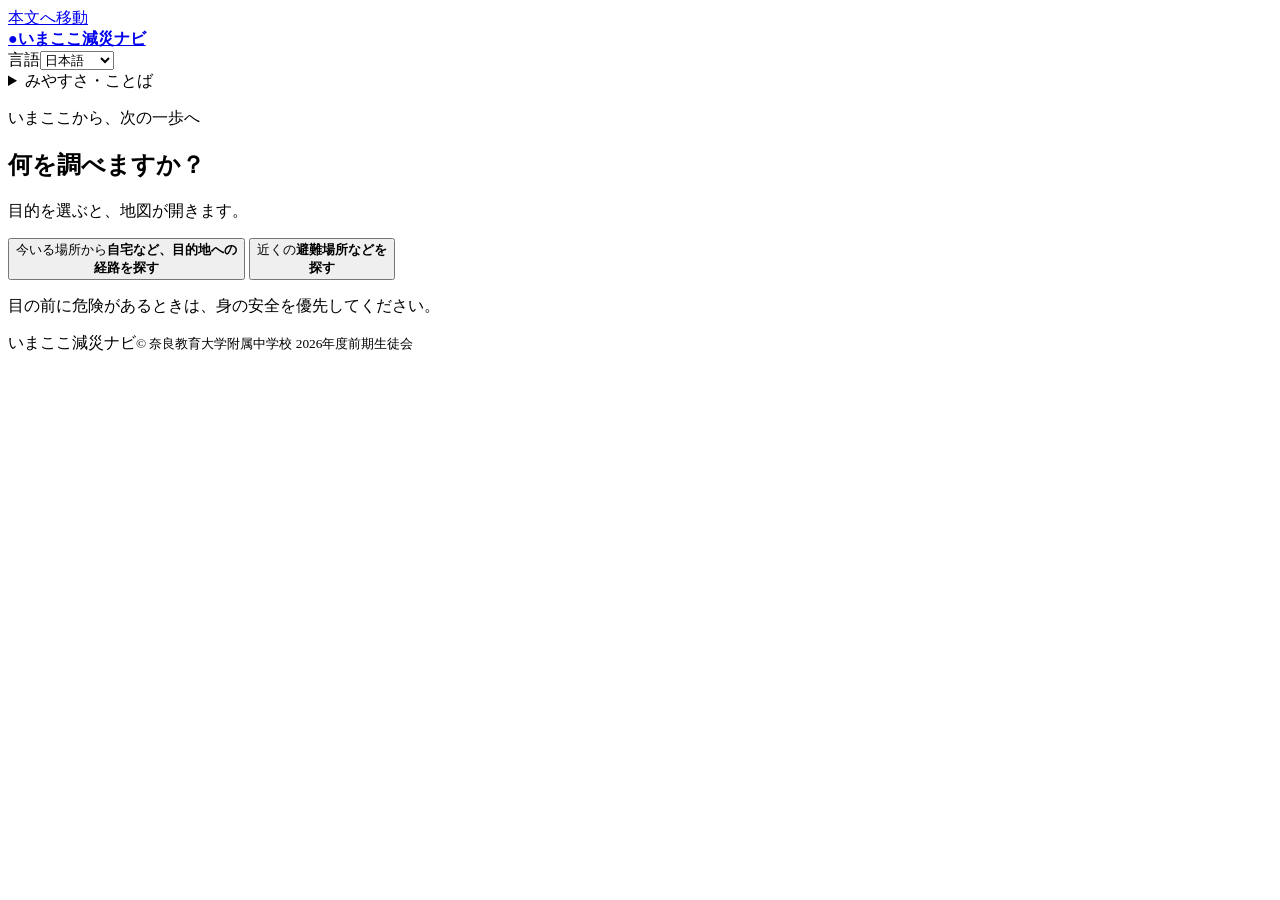
==== commit cbd79930: "Add files via upload" ====
--- a/index.html
+++ b/index.html
@@ -6,11 +6,11 @@
   <meta name="theme-color" content="#073b36">
   <meta name="description" content="今いる場所の危険と、備え・避難先がわかる多言語の減災ナビ">
   <title>いまここ減災ナビ</title>
-  <link rel="stylesheet" href="css/style.css?v=44-walk44">
-  <link rel="stylesheet" href="css/accessibility.css?v=44-walk44">
-  <link rel="stylesheet" href="css/search.css?v=44-walk44">
-  <link rel="stylesheet" href="css/map-first.css?v=44-walk44">
-<link rel="stylesheet" href="css/walking.css?v=44-walk44">
+  <link rel="stylesheet" href="css/style.css?v=44-walk45">
+  <link rel="stylesheet" href="css/accessibility.css?v=44-walk45">
+  <link rel="stylesheet" href="css/search.css?v=44-walk45">
+  <link rel="stylesheet" href="css/map-first.css?v=44-walk45">
+<link rel="stylesheet" href="css/walking.css?v=44-walk45">
 </head>
 <body>
   <a class="skip" href="#main" data-i18n="skipToContent">本文へ移動</a>
@@ -167,7 +167,7 @@
     </section>
   </main>
   <footer><span><span data-i18n="appName">いまここ減災ナビ</span></span><small class="copyright">©︎ 奈良教育大学附属中学校 2026年度前期生徒会</small></footer>
-  <script src="js/boot.js?v=44-walk44"></script>
-  <script type="module" src="js/app.js?v=44-walk44"></script>
+  <script src="js/boot.js?v=44-walk45"></script>
+  <script type="module" src="js/app.js?v=44-walk45"></script>
 </body>
 </html>
--- a/css/walking.css
+++ b/css/walking.css
@@ -276,3 +276,5 @@
 #header-information #walk-toggle.walk-playing .walk-launch-icon {background:#fff3c5;color:#5d3586;}
 
 .walk-live-warning {position:absolute;width:1px;height:1px;padding:0;margin:-1px;overflow:hidden;clip-path:inset(50%);white-space:nowrap;border:0;}
+
+#map-layer>.walk-person {will-change:transform;contain:layout style;}
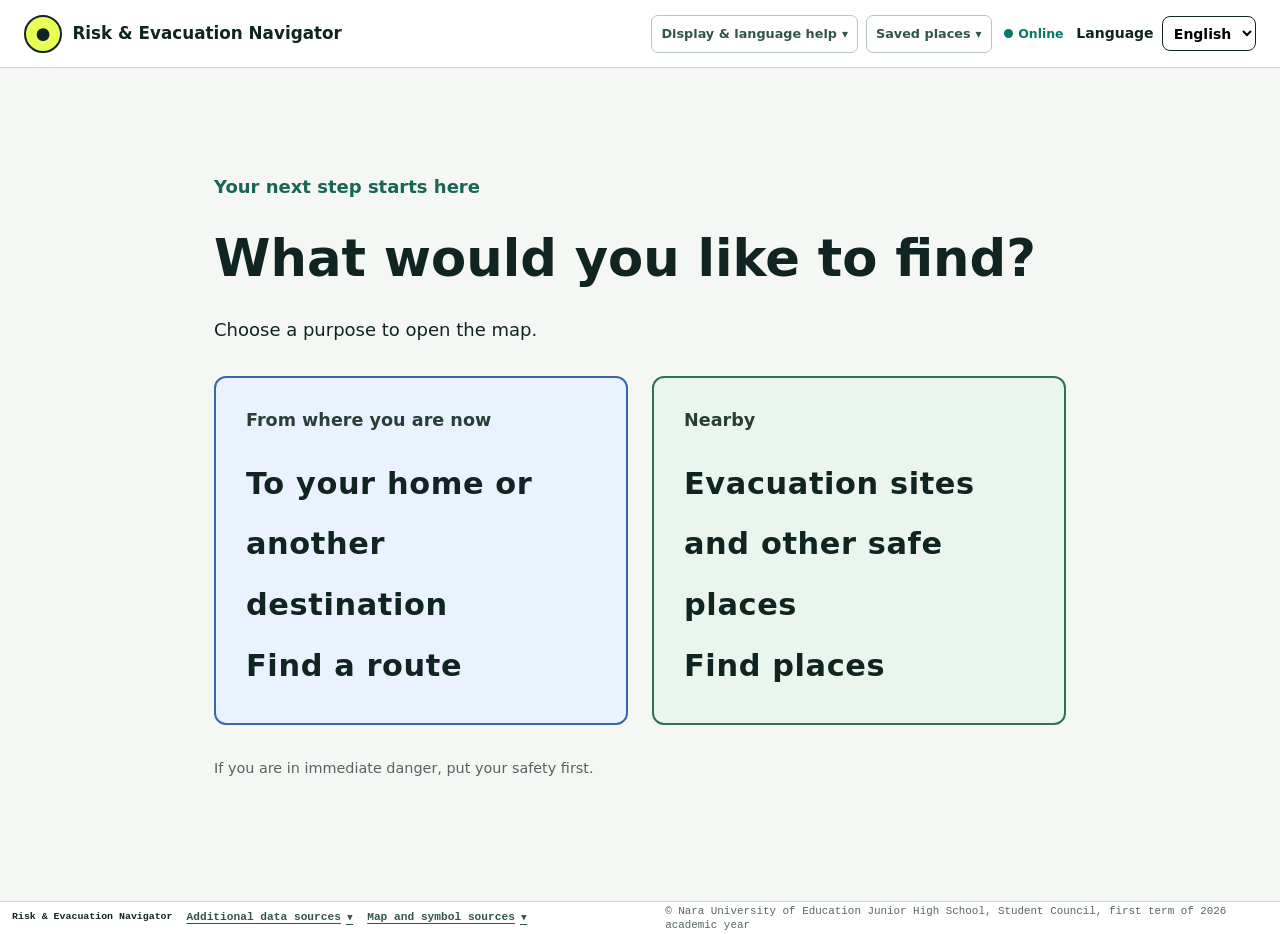
==== commit fe36246f: "Add files via upload" ====
--- a/index.html
+++ b/index.html
@@ -6,11 +6,11 @@
   <meta name="theme-color" content="#073b36">
   <meta name="description" content="今いる場所の危険と、備え・避難先がわかる多言語の減災ナビ">
   <title>いまここ減災ナビ</title>
-  <link rel="stylesheet" href="css/style.css?v=44-walk45">
-  <link rel="stylesheet" href="css/accessibility.css?v=44-walk45">
-  <link rel="stylesheet" href="css/search.css?v=44-walk45">
-  <link rel="stylesheet" href="css/map-first.css?v=44-walk45">
-<link rel="stylesheet" href="css/walking.css?v=44-walk45">
+  <link rel="stylesheet" href="css/style.css?v=44-walk44">
+  <link rel="stylesheet" href="css/accessibility.css?v=44-walk44">
+  <link rel="stylesheet" href="css/search.css?v=44-walk44">
+  <link rel="stylesheet" href="css/map-first.css?v=44-walk44">
+<link rel="stylesheet" href="css/walking.css?v=44-walk44">
 </head>
 <body>
   <a class="skip" href="#main" data-i18n="skipToContent">本文へ移動</a>
@@ -167,7 +167,7 @@
     </section>
   </main>
   <footer><span><span data-i18n="appName">いまここ減災ナビ</span></span><small class="copyright">©︎ 奈良教育大学附属中学校 2026年度前期生徒会</small></footer>
-  <script src="js/boot.js?v=44-walk45"></script>
-  <script type="module" src="js/app.js?v=44-walk45"></script>
+  <script src="js/boot.js?v=44-walk44"></script>
+  <script type="module" src="js/app.js?v=44-walk44"></script>
 </body>
 </html>
--- a/css/style.css
+++ b/css/style.css
@@ -0,0 +1 @@
+:root{--ink:#102421;--green:#073b36;--mint:#d8f3e8;--lime:#e7ff57;--red:#c93f2c;--paper:#f5f7f4;--white:#fff;--muted:#546763;--line:#cad5d1;--shadow:0 12px 35px rgba(7,59,54,.1)}*{box-sizing:border-box}html{font-size:16px;scroll-behavior:smooth}body{margin:0;background:var(--paper);color:var(--ink);font-family:Inter,"Noto Sans JP","PingFang SC",system-ui,sans-serif;line-height:1.55}.skip{position:absolute;left:-9999px}.skip:focus{left:1rem;top:1rem;background:white;padding:.7rem;z-index:99}header,footer{min-height:68px;display:flex;align-items:center;justify-content:space-between;padding:.7rem clamp(1rem,5vw,5rem);background:white;border-bottom:1px solid var(--line)}.brand{display:flex;align-items:center;gap:.65rem;color:inherit;text-decoration:none;font-size:1.05rem}.brand span{display:grid;place-items:center;width:38px;height:38px;background:var(--lime);border:2px solid var(--ink);border-radius:50%;font-weight:900}.language{display:flex;align-items:center;gap:.5rem;font-size:.875rem;font-weight:700}.language select{font:inherit;padding:.45rem;border:1px solid var(--ink);border-radius:8px;background:white}.location-panel,.dashboard{max-width:1480px;margin:auto;padding:clamp(1.5rem,4vw,4rem) clamp(1rem,5vw,5rem)}.location-panel{min-height:calc(100vh - 68px);display:grid;grid-template-columns:1.15fr .85fr;gap:clamp(2rem,6vw,6rem);align-content:center;position:relative}.kicker{color:#08776c;font:bold .78rem monospace;letter-spacing:.12em;margin:0 0 .35rem}.location-panel h1{font-size:clamp(2.4rem,5vw,5rem);line-height:1.05;letter-spacing:-.045em;margin:.5rem 0}.location-panel>div:first-child>p:last-child{font-size:1.125rem;color:var(--muted);max-width:620px}.location-controls{background:var(--green);color:white;padding:clamp(1.2rem,3vw,2rem);border-radius:18px;box-shadow:var(--shadow)}button,input,select{font:inherit}button{cursor:pointer}.primary{width:100%;border:0;background:var(--lime);color:var(--ink);border-radius:12px;padding:1rem;display:flex;justify-content:center;align-items:center;gap:.7rem;font-size:1.05rem}.primary span{font-size:1.5rem}details{margin-top:1rem;border-top:1px solid #54706b;padding-top:1rem}summary{cursor:pointer;font-weight:700}.manual{display:grid;grid-template-columns:1fr 1fr;gap:.7rem;margin-top:1rem}.manual label{display:grid;gap:.25rem;font-size:.875rem}.manual input{width:100%;padding:.7rem;border-radius:7px;border:0}.manual button{border:1px solid white;background:white;color:var(--ink);border-radius:8px;padding:.7rem}.manual .text-button{grid-column:1/-1;background:transparent;color:white;border:0;text-decoration:underline}.error{min-height:1.5rem;color:#ffb2a6}.safety{grid-column:1/-1;border:2px solid var(--red);padding:.8rem 1rem;display:flex;gap:.8rem;margin:0}.safety b{color:var(--red);white-space:nowrap}.dashboard{padding-top:1.5rem}.current-location{display:flex;justify-content:space-between;align-items:center;gap:1rem;margin-bottom:1.5rem}.current-location h2{font:900 clamp(1.2rem,3vw,1.8rem) monospace;margin:.15rem 0}.current-location p{margin:0;color:var(--muted);font-size:.875rem}.outline{border:1px solid var(--ink);background:white;border-radius:9px;padding:.65rem .9rem}.risk-section,.map-section,.shelter-section{background:white;border:1px solid var(--line);border-radius:18px;padding:clamp(1rem,2.5vw,1.8rem);box-shadow:var(--shadow)}.risk-section{margin-bottom:1rem}.section-heading{display:flex;align-items:start;justify-content:space-between;gap:1rem}.section-heading>div{display:flex;align-items:center;gap:.8rem}.section-heading h2{font-size:clamp(1.25rem,2.5vw,1.8rem);margin:0}.section-heading>span{font-size:.875rem;color:var(--muted)}.step{display:grid;place-items:center;min-width:38px;height:38px;margin:0;border-radius:50%;background:var(--green);color:white;font-weight:900}.risk-cards{display:grid;grid-template-columns:repeat(4,1fr);gap:.6rem;margin:1rem 0}.risk-card{min-height:120px;text-align:left;border:1px solid var(--line);background:#f6f8f6;border-radius:12px;padding:.9rem;cursor:pointer}.risk-card.priority{border:3px solid var(--red);background:#fff2ef}.risk-level{display:inline-block;background:#e0e7e4;border-radius:99px;padding:.22rem .45rem;font-size:.78rem;font-weight:800}.risk-card.priority .risk-level{background:var(--red);color:white}.risk-card h3{margin:.55rem 0 .2rem;font-size:1.05rem}.risk-card p{margin:0;color:var(--muted);font-size:.875rem}.note{margin:0;color:var(--muted);font-size:.875rem}.content-grid{display:grid;grid-template-columns:1.15fr .85fr;gap:1rem}.map{height:560px;position:relative;overflow:hidden;background:#dce3df;border-radius:12px;margin-top:1rem}.map>div{position:absolute;width:768px;height:768px;left:50%;top:50%;transform:translate(-50%,-50%)}.map-tile{position:absolute;width:256px;height:256px}.map-marker{position:absolute;transform:translate(-50%,-50%);display:grid;place-items:center;width:32px;height:32px;border-radius:50%;background:white;color:var(--ink);border:3px solid var(--ink);font:bold .8rem monospace;z-index:3}.you-marker{position:absolute;left:50%;top:50%;transform:translate(-50%,-50%);display:grid;place-items:center;min-width:56px;height:56px;padding:0 .4rem;border-radius:50%;background:var(--red);color:white;border:4px solid white;box-shadow:0 0 0 8px rgba(201,63,44,.25);font-weight:900;font-size:.75rem;z-index:5}.map-credit{text-align:right;margin:.35rem 0 0;font-size:.78rem}.map-credit a{color:var(--muted)}.selected-hazard{background:var(--mint);border-radius:8px;padding:.7rem;font-weight:800}.mobility{display:flex;align-items:center;gap:.7rem;border:1px solid var(--line);border-radius:10px;padding:.8rem;cursor:pointer}.mobility input{width:22px;height:22px;accent-color:var(--green)}.mobility span b,.mobility span small{display:block}.mobility span small{color:var(--muted);font-size:.875rem}.mobility-warning{background:#fff5d8;border-left:5px solid #b66f00;padding:.7rem;font-size:.875rem}.shelter-list{list-style:none;padding:0;margin:.8rem 0 0;max-height:490px;overflow:auto}.shelter-option{padding:1rem 0;border-bottom:1px solid var(--line)}.shelter-top{display:grid;grid-template-columns:38px 1fr;gap:.7rem}.shelter-num{display:grid;place-items:center;width:34px;height:34px;border-radius:50%;background:var(--green);color:white;font-weight:900}.shelter-option h3{font-size:1rem;margin:0}.shelter-option p{color:var(--muted);font-size:.875rem;margin:.25rem 0}.shelter-actions{display:flex;gap:.8rem;margin:.7rem 0 0 45px;flex-wrap:wrap}.shelter-actions a{display:inline-flex;align-items:center;min-height:40px;color:var(--green);font-weight:800;font-size:.875rem}.route-link{background:var(--lime);color:var(--ink)!important;text-decoration:none;padding:.45rem .7rem;border-radius:8px;border:1px solid var(--ink)}.official-links{display:grid;grid-template-columns:1fr 1fr;gap:.7rem;margin-top:1rem}.official-links a{display:flex;justify-content:space-between;align-items:center;background:var(--green);color:white;text-decoration:none;border-radius:12px;padding:1rem;font-size:.95rem}.disclaimer{display:flex;gap:.7rem;border:2px solid var(--ink);padding:.8rem 1rem;margin-top:1rem;font-size:.875rem}.disclaimer b{color:var(--red)}.disclaimer p{margin:0}footer{border-top:1px solid var(--line);border-bottom:0;font:bold .75rem monospace}[hidden]{display:none!important}button:focus-visible,a:focus-visible,input:focus-visible,select:focus-visible,summary:focus-visible{outline:4px solid #f5a623;outline-offset:3px}@media(max-width:950px){.location-panel,.content-grid{grid-template-columns:1fr}.location-panel{align-content:start}.risk-cards{grid-template-columns:repeat(2,1fr)}.map{height:430px}}@media(max-width:600px){.language>span{display:none}.location-panel{padding-bottom:2rem}.manual,.official-links{grid-template-columns:1fr}.safety{align-items:start}.current-location{align-items:start}.risk-cards{grid-template-columns:1fr}.section-heading{display:grid}.map{height:340px}.shelter-list{max-height:none}footer span:last-child{display:none}}
--- a/css/accessibility.css
+++ b/css/accessibility.css
@@ -0,0 +1,371 @@
+.language-gate {
+  min-height: calc(100vh - 68px);
+  max-width: 720px;
+  margin: auto;
+  padding: clamp(3rem, 10vw, 7rem) clamp(1rem, 6vw, 3rem);
+  display: flex;
+  flex-direction: column;
+  justify-content: center;
+  gap: 2rem;
+}
+
+.language-gate-heading { text-align: center; }
+.gate-brand { margin: 0 0 1.25rem; color: var(--green); font-weight: 900; }
+.language-gate h1 { margin: 0; font-size: clamp(1.6rem, 4vw, 2.35rem); line-height: 1.5; }
+.language-gate h1 span { color: var(--muted); font-size: .78em; font-weight: 700; }
+.language-choices { display: grid; gap: .75rem; }
+.language-choice {
+  width: 100%;
+  min-height: 72px;
+  border: 2px solid var(--ink);
+  border-radius: 10px;
+  background: white;
+  color: var(--ink);
+  font-size: 1.25rem;
+  text-align: center;
+}
+.language-choice:hover { background: var(--mint); }
+
+.location-pin { width: 20px; height: 20px; border: 4px solid currentColor; border-radius: 50% 50% 50% 0; transform: rotate(-45deg); position: relative; }
+.location-pin::after { content: ''; position: absolute; width: 4px; height: 4px; border-radius: 50%; background: currentColor; left: 4px; top: 4px; }
+.priority-guide { margin: 1rem 0 .5rem; padding: .7rem 1rem; background: var(--ink); color: white; font-weight: 900; }
+.risk-cards { display: flex; flex-direction: column; gap: .55rem; margin-top: 0; }
+.risk-card { display: grid; grid-template-columns: 72px minmax(0, 1fr); align-items: center; gap: 1rem; width: 100%; min-height: 96px; }
+.risk-card.rank-first { border: 3px solid var(--ink); background: #f3faf7; }
+.risk-card.selected { box-shadow: inset 0 0 0 3px var(--green); }
+.priority-order { align-self: stretch; display: flex; flex-direction: column; justify-content: center; align-items: center; border-right: 1px solid var(--line); }
+.priority-order strong { font: 900 2.4rem/1 monospace; }
+.priority-order small { font-size: .75rem; font-weight: 900; text-align: center; margin-top: .25rem; }
+.risk-icon { width: 58px; height: 58px; margin: 0; border: 0; border-radius: 2px; object-fit: contain; background: white; }
+.risk-body { display: block; min-width: 0; overflow-wrap: anywhere; }
+.risk-body h3 { margin: .35rem 0 .15rem; }
+.symbol-source { margin: .6rem 0 0; color: var(--muted); font-size: .75rem; }
+.shelter-icon { width: 28px; height: 26px; object-fit: contain; vertical-align: middle; margin-right: .5rem; }
+.official-links a { gap: .7rem; }
+.official-links b { flex: 1; }
+.header-actions { display: flex; align-items: center; gap: .8rem; }
+.connection-status { display: inline-flex; align-items: center; gap: .35rem; font-size: .78rem; font-weight: 900; }
+.connection-status::before { content: ''; width: 9px; height: 9px; border-radius: 50%; background: currentColor; }
+.connection-status.online { color: #08776c; }
+.connection-status.offline { color: var(--red); }
+.cache-status { margin: 0 0 1rem; padding: .8rem 1rem; border: 2px solid #9b6500; background: #fff5d8; font-weight: 800; }
+.location-quality { margin: .35rem 0 0 !important; color: var(--ink) !important; font-weight: 800; }
+.location-quality.uncertain { display: inline-block; padding: .35rem .55rem; border: 2px solid #9b6500; background: #fff5d8; }
+.location-mode-note { margin: 0 0 1rem; padding: .8rem; border: 3px solid #ffd34e; border-radius: 9px; background: #fff8d9; color: var(--ink); line-height: 1.65; }
+.location-mode-note b { font-size: 1.05rem; }
+.action-coordinate-label { display: inline-block; margin: .1rem 0 .5rem !important; padding: .25rem .55rem; border: 1px solid var(--line); border-radius: 7px; background: white; color: var(--ink) !important; font: 800 .95rem/1.5 ui-monospace, monospace; }
+.action-page { width: min(760px, calc(100% - 2rem)); min-height: calc(100vh - 136px); margin: 0 auto; padding: clamp(1.5rem, 5vw, 3rem) 0; }
+.action-page h1 { margin: .35rem 0; font-size: clamp(2rem, 7vw, 3.5rem); line-height: 1.25; }
+.action-page > p:not(.action-label) { margin: .35rem 0; }
+.action-label { display: inline-block; margin: 0 0 .35rem; padding: .25rem .6rem; background: var(--ink); color: white; font-weight: 900; }
+.action-page ol { display: grid; gap: .7rem; margin: 1.25rem 0; padding: 0; list-style: none; counter-reset: action; }
+.action-page li { display: grid; grid-template-columns: 46px 1fr; align-items: center; gap: .8rem; min-height: 62px; padding: .7rem .8rem; background: white; border: 2px solid var(--ink); border-radius: 9px; font-size: 1.1rem; font-weight: 900; }
+.action-page li::before { counter-increment: action; content: counter(action); display: grid; place-items: center; width: 38px; height: 38px; border-radius: 50%; background: var(--ink); color: white; }
+.action-sentence { display: block; min-width: 0; line-height: 1.9; overflow-wrap: break-word; text-wrap: wrap; }
+.back-link { min-height: 48px; margin-bottom: 1.5rem; padding: .4rem 0; border: 0; background: transparent; color: var(--ink); text-decoration: underline; font-weight: 800; }
+.action-location-source { font-weight: 800; }
+.action-status { min-height: 1.7em; font-weight: 800; }
+.next-button { margin-top: 1rem; }
+.next-button:disabled { background: #e3e7e5; color: var(--muted); cursor: wait; }
+.map-error { margin: .65rem 0; padding: .75rem; border: 2px solid var(--red); background: #fff2ef; font-weight: 800; }
+.map { cursor: grab; touch-action: none; user-select: none; }
+.map.dragging { cursor: grabbing; }
+.map-tile { display: block; border: 0; outline: 0; pointer-events: none; -webkit-user-drag: none; user-select: none; }
+.map > #map-layer { width: 1280px; height: 1280px; will-change: transform; }
+.map .you-marker { left: 640px; top: 640px; }
+#map-reset { position: absolute; right: 12px; bottom: 12px; z-index: 8; min-height: 48px; padding: .55rem .8rem; border: 2px solid var(--ink); border-radius: 8px; background: white; color: var(--ink); font-weight: 900; box-shadow: 0 2px 8px rgba(0,0,0,.18); }
+.map-zoom { position: absolute !important; left: 12px !important; top: 12px !important; width: auto !important; height: auto !important; transform: none !important; z-index: 8; display: grid; gap: 6px; }
+.map-zoom button { display: grid; place-items: center; width: 52px; height: 52px; padding: 0; border: 2px solid var(--ink); border-radius: 8px; background: white; color: var(--ink); box-shadow: 0 2px 8px rgba(0,0,0,.18); font-size: 1.8rem; font-weight: 900; line-height: 1; }
+.map-zoom button:disabled { opacity: .45; cursor: not-allowed; }
+.overlay-control { display: block; margin-top: .8rem; }
+.overlay-options { display: flex; flex-wrap: wrap; gap: .45rem; margin: 0; padding: 0; border: 0; }
+.overlay-options legend { width: 100%; margin-bottom: .1rem; font-size: .9rem; font-weight: 900; }
+.overlay-choices { display: grid; grid-template-columns: repeat(2,minmax(0,1fr)); gap: .5rem; width: min(720px,100%); }
+.overlay-choices label { position: relative; display: grid; grid-template-columns: 28px 58px 1fr 30px; align-items: center; gap: .6rem; min-height: 96px; padding: .7rem; border: 3px solid var(--line); border-radius: 12px; background: white; cursor: pointer; }
+.overlay-choices label:hover { border-color: var(--green); }
+.overlay-choices label:has(input:checked) { border-color: var(--ink); background: var(--mint); box-shadow: inset 0 0 0 1px var(--ink); }
+.overlay-choices input { width: 26px; height: 26px; margin: 0; accent-color: var(--green); }
+.overlay-choices input:focus-visible { outline: 4px solid #f5a623; outline-offset: 3px; }
+.overlay-choices input:checked ~ .overlay-copy b { text-decoration: underline; text-decoration-thickness: 3px; text-underline-offset: 4px; }
+.overlay-choices span,.overlay-choices b,.overlay-choices small { display: block; }
+.overlay-symbol { width: 56px; height: 56px; padding: 4px; border: 1px solid var(--line); border-radius: 9px; background: white; object-fit: contain; }
+.no-overlay-symbol { position: relative; }
+.no-overlay-symbol::before,.no-overlay-symbol::after { content: ''; position: absolute; left: 8px; top: 26px; width: 38px; height: 5px; border-radius: 4px; background: var(--muted); }
+.no-overlay-symbol::after { transform: rotate(-45deg); background: var(--red); }
+.choice-check { visibility: hidden; display: grid !important; place-items: center; width: 30px; height: 30px; border-radius: 50%; background: var(--green); color: white; font-size: 1.15rem; font-weight: 900; }
+.overlay-choices input:checked ~ .choice-check { visibility: visible; }
+.overlay-choices b { font-size: 1.05rem; }
+.overlay-choices small { margin-top: .15rem; color: var(--muted); font-size: .9rem; font-weight: 700; line-height: 1.45; }
+.overlay-choices ruby rt { font-size: .55em; }
+.overlay-control button { min-height: 48px; padding: .55rem .8rem; border: 2px solid var(--ink); border-radius: 8px; background: white; color: var(--ink); font-weight: 900; }
+.overlay-control button[aria-pressed="true"] { background: var(--ink); color: white; }
+.overlay-status { min-height: 2.8em; margin: .65rem 0 .25rem; padding: .45rem .65rem; border-left: 5px solid var(--line); background: #f6f8f6; color: var(--muted); font-size: .9rem; font-weight: 800; line-height: 1.8; }
+.overlay-status:empty { visibility: hidden; }
+.hazard-tile { z-index: 1; opacity: .72; pointer-events: none; }
+.hazard-legend { margin-top: .75rem; padding: .9rem; border: 2px solid var(--ink); border-radius: 9px; background: white; }
+.hazard-legend h3 { margin: 0; font-size: 1.15rem; }
+.hazard-legend > p { margin: .35rem 0; }
+.hazard-legend ul { display: grid; grid-template-columns: repeat(2, minmax(0, 1fr)); gap: .45rem .8rem; margin: .75rem 0; padding: 0; list-style: none; }
+.hazard-legend li { display: flex; align-items: center; gap: .55rem; min-height: 38px; font-weight: 800; }
+.legend-swatch { flex: 0 0 auto; width: 34px; height: 24px; border: 2px solid #222; border-radius: 3px; }
+.legend-note { padding-top: .55rem; border-top: 1px solid var(--line); color: var(--muted); font-size: .88rem; }
+.legend-note a { color: var(--green); font-weight: 800; }
+.local-hazard-maps { margin-top: .75rem; padding: .9rem; border: 2px solid var(--line); border-radius: 9px; background: #f6f8f6; }
+.local-hazard-maps h3 { margin: 0; font-size: 1.05rem; }
+.local-hazard-maps p { margin: .35rem 0 .75rem; color: var(--muted); font-size: .9rem; }
+.local-hazard-maps > div { display: grid; grid-template-columns: repeat(3,minmax(0,1fr)); gap: .5rem; }
+.local-hazard-maps a { display: grid; gap: .2rem; min-height: 68px; padding: .6rem; border: 2px solid var(--ink); border-radius: 8px; background: white; color: var(--ink); text-decoration: none; }
+.local-hazard-maps a span { color: var(--green); font-size: .85rem; font-weight: 800; }
+.shelter-caution { margin: .7rem 0; padding: .75rem; border-left: 6px solid #9b6500; background: #fff5d8; font-weight: 800; }
+.opening-unknown { display: inline-block; margin-top: .35rem; padding: .18rem .45rem; border: 2px solid #9b6500; border-radius: 5px; background: #fff5d8; color: #684300; font-size: .9rem; }
+.assist-menu { margin: 0 0 1rem; padding: 0; border: 0; }
+.assist-menu > summary { display: flex; align-items: center; justify-content: space-between; min-height: 52px; padding: .65rem .9rem; border: 2px solid var(--ink); border-radius: 9px; background: white; list-style: none; }
+.assist-menu > summary::-webkit-details-marker { display: none; }
+.assist-menu > summary::after { content: '+'; font-size: 1.5rem; line-height: 1; }
+.assist-menu[open] > summary::after { content: '−'; }
+.assist-menu-body { padding: .75rem; border: 1px solid var(--line); border-top: 0; background: white; }
+.access-tools { display: grid; grid-template-columns: repeat(3, 1fr); gap: .6rem; margin: 0; }
+.access-tools button { min-height: 58px; display: flex; align-items: center; justify-content: center; gap: .55rem; padding: .65rem; border: 2px solid var(--ink); border-radius: 9px; background: white; color: var(--ink); font-weight: 900; }
+.access-tools button[aria-pressed="true"] { background: var(--ink); color: white; }
+.contrast-symbol { font-size: 1.5em; }
+.shelter-actions button { min-height: 48px; border: 0; background: transparent; color: var(--green); text-decoration: underline; font-family: inherit; font-size: 1rem; font-weight: 800; line-height: 1.4; cursor: pointer; }
+.shelter-option.active-choice { padding-inline: .7rem; outline: 4px solid #f5a623; outline-offset: -4px; background: #fffbea; }
+.map-marker.active-choice { background: #f5a623; transform: translate(-50%,-50%) scale(1.3); }
+.help-card { margin-top: .75rem; padding: 1rem; border: 1px solid var(--line); border-radius: 9px; background: white; text-align: center; }
+.help-card-label { display: inline-block; margin: 0; padding: .25rem .6rem; background: var(--ink); color: white; font-weight: 900; }
+.help-card h2 { margin: .75rem 0 .35rem; font-size: clamp(1.4rem, 4vw, 2rem); }
+.help-card #help-phrase { margin: .5rem auto 1rem; padding: 1rem; max-width: 760px; background: var(--mint); font-size: 1.25rem; font-weight: 900; }
+.help-card button { min-height: 52px; padding: .65rem 1rem; border: 2px solid var(--ink); border-radius: 9px; background: var(--lime); color: var(--ink); font-weight: 900; }
+.sr-status { min-height: 1.5em; margin: .5rem 0 0; font-weight: 800; }
+html.large-text-mode { font-size: 20px; }
+html.high-contrast-mode { --ink:#000; --green:#000; --mint:#fff; --lime:#ffeb00; --red:#a60000; --paper:#fff; --muted:#1a1a1a; --line:#000; --shadow:none; }
+.high-contrast-mode .risk-card,
+.high-contrast-mode .map,
+.high-contrast-mode .location-controls { border: 3px solid #000; }
+.risk-section, .map-section, .shelter-section { box-shadow: none; border-radius: 12px; }
+.route-link.unavailable { background: #e5e9e7; border-color: var(--line); color: var(--muted) !important; cursor: default; }
+[hidden] { display: none !important; }
+
+body { font-size: 18px; }
+
+/* 日本語は、読み間違いを減らすUDゴシック系を端末内フォントから優先する。 */
+html:lang(ja) body,
+html:lang(ja) button,
+html:lang(ja) input,
+html:lang(ja) select,
+html:lang(ja) summary {
+  font-family: "BIZ UDPGothic", "BIZ UDゴシック", "Yu Gothic UI", "Yu Gothic", "Hiragino Kaku Gothic ProN", "Hiragino Sans", system-ui, sans-serif;
+}
+html:lang(ja) ruby,
+html:lang(ja) rt { font-family: inherit; }
+
+rt { font-size: .52em; font-weight: 600; color: var(--muted); }
+ruby { ruby-align: center; white-space: normal; }
+html:lang(ja) body { line-break: strict; word-break: normal; }
+html:lang(ja) p,
+html:lang(ja) li,
+html:lang(ja) small,
+html:lang(ja) label,
+html:lang(ja) summary { overflow-wrap: break-word; text-wrap: wrap; }
+html:lang(ja) h1,
+html:lang(ja) h2,
+html:lang(ja) h3 { overflow-wrap: normal; text-wrap: wrap; line-height: 1.45; }
+.overlay-copy { min-width: 0; }
+.overlay-copy b { line-height: 1.7; }
+.overlay-copy small { line-height: 1.7; }
+button, summary, a { touch-action: manipulation; }
+.location-panel { max-width: 900px; grid-template-columns: 1fr; align-content: center; gap: 1.5rem; }
+.location-panel h1 { font-size: clamp(2rem, 7vw, 4rem); letter-spacing: -.02em; }
+.location-panel > div:first-child > p:last-child { font-size: 1.15rem; line-height: 1.8; }
+.primary { min-height: 72px; font-size: 1.15rem; }
+.dashboard { max-width: 1080px; }
+.content-grid { grid-template-columns: 1fr; }
+.section-heading h2 { font-size: clamp(1.45rem, 4vw, 2rem); }
+.section-heading small { display: block; margin-top: .15rem; color: var(--muted); font-size: .82rem; }
+.coordinates { margin-top: .5rem; }
+.coordinates summary { font-size: .9rem; }
+.coordinates p { margin: .4rem 0 0; font-family: monospace; }
+.risk-card.rank-first { min-height: 138px; }
+.risk-card.rank-first .risk-icon { width: 72px; height: 72px; }
+.risk-card h3 { font-size: 1.35rem; }
+.risk-card p { font-size: 1rem; line-height: 1.65; }
+.other-risks { margin-top: .75rem; padding-top: 0; border-top: 0; }
+.other-risks > summary { min-height: 56px; padding: .8rem 1rem; border: 2px solid var(--ink); border-radius: 9px; background: white; }
+.other-risk-list { display: flex; flex-direction: column; gap: .55rem; margin-top: .6rem; }
+.source-details { margin-top: .75rem; padding-top: .6rem; }
+.source-details summary { font-size: .85rem; color: var(--muted); }
+.shelter-option h3 { font-size: 1.1rem; }
+.shelter-option p, .shelter-actions a { font-size: 1rem; }
+.shelter-actions a { min-height: 48px; }
+
+@media (max-width: 520px) {
+  .language-gate { justify-content: flex-start; padding-top: 2.5rem; gap: 1.5rem; }
+  .risk-card { grid-template-columns: 52px minmax(0, 1fr); gap: .65rem; padding: .75rem; }
+  .priority-order strong { font-size: 2rem; }
+  /* Keep the first-card icon inside the mobile icon column as well. */
+  .risk-icon, .risk-card.rank-first .risk-icon { width: 48px; height: 48px; max-width: 100%; }
+  .current-location { align-items: flex-start; }
+  .risk-card.rank-first { min-height: 126px; }
+  .access-tools { grid-template-columns: 1fr; }
+  .overlay-options { display: grid; grid-template-columns: 1fr 1fr; }
+  .overlay-options legend { grid-column: 1 / -1; }
+  .overlay-options button:last-child { grid-column: 1 / -1; }
+  .overlay-choices { grid-column: 1 / -1; grid-template-columns: 1fr; }
+  .hazard-legend ul { grid-template-columns: 1fr; }
+  .local-hazard-maps > div { grid-template-columns: 1fr; }
+}
+
+/* Keep ruby bases and plain text on the same inline baseline. */
+ruby { vertical-align: baseline; }
+.ruby-text { min-width: 0; line-height: 1.8; }
+
+@media (max-width: 520px) {
+  /* The description uses the full card width instead of a narrow side column. */
+  .risk-card { align-items: start; row-gap: .45rem; }
+  .risk-card > .risk-icon { grid-column: 1; grid-row: 1 / 3; align-self: center; }
+  .risk-card > .risk-body { display: contents; }
+  .risk-body > .risk-level { grid-column: 2; grid-row: 1; justify-self: start; }
+  .risk-body > h3 { grid-column: 2; grid-row: 2; margin: 0; text-wrap: wrap; }
+  .risk-body > p { grid-column: 1 / -1; margin: .25rem 0 0; text-wrap: wrap; overflow-wrap: break-word; }
+  .shelter-actions { margin-left: 0; }
+  .shelter-actions a, .shelter-actions button { max-width: 100%; }
+}
+
+/* Center the mobile card's visual heading; keep prose easy to scan. */
+@media (max-width: 520px) {
+  .risk-card { grid-template-columns: minmax(0, 1fr); justify-items: center; row-gap: .6rem; }
+  .risk-card > .risk-icon { grid-column: 1; grid-row: 1; justify-self: center; }
+  .risk-body > .risk-level { grid-column: 1; grid-row: 2; justify-self: center; }
+  .risk-body > h3 { grid-column: 1; grid-row: 3; justify-self: center; text-align: center; }
+  .risk-body > p { grid-column: 1; grid-row: auto; justify-self: stretch; width: 100%; text-align: left; }
+  .risk-card, .risk-card:visited { color: var(--ink); }
+}
+
+/* A compact explanatory note should not compete with the hazard card. */
+@media (max-width: 520px) {
+  html:lang(ja) .priority-guide, .priority-guide {
+    width: 100%;
+    margin: .8rem 0;
+    padding: .7rem .8rem;
+    border-left: 3px solid var(--green);
+    background: #edf5f1;
+    color: var(--ink);
+    font-size: .95rem;
+    font-weight: 700;
+    line-height: 1.95;
+    text-align: left;
+    text-wrap: wrap;
+    word-break: normal;
+    overflow-wrap: break-word;
+  }
+  .priority-guide rt { color: inherit; }
+}
+
+/* Mobile revision 5: short routes, compact cards, opt-in map gestures. */
+#main > .assist-menu { max-width: 1080px; margin: .75rem auto; padding-inline: 1rem; }
+.mobile-shortcuts { display: flex; gap: .5rem; position: sticky; top: 0; z-index: 20; background: var(--paper); padding: .5rem 0; margin-bottom: 1rem; }
+.mobile-shortcuts a { flex: 1; display: grid; place-items: center; min-height: 48px; padding: .6rem; background: var(--green); color: white; border-radius: 8px; text-decoration: none; font-weight: 800; text-align: center; }
+#shelter-title, #map-title { scroll-margin-top: 100px; }
+.overlay-control { border: 1px solid var(--line); border-radius: 9px; padding: .75rem; }
+.overlay-control > summary { min-height: 44px; }
+.overlay-options { margin-top: .75rem; }
+.map { touch-action: pan-y; cursor: default; }
+.map.interactive { touch-action: none; cursor: grab; }
+.map-tools { display: flex; flex-wrap: wrap; gap: .5rem; margin-top: .75rem; }
+.map-tools button { min-height: 48px; padding: .6rem .8rem; border: 2px solid var(--ink); border-radius: 8px; background: white; color: var(--ink); font-weight: 800; }
+#map-interact[aria-pressed="true"] { background: var(--mint); }
+#map-touch-hint { font-size: .9rem; margin: .5rem 0; }
+.map.expanded { height: 75svh; min-height: 340px; }
+.overlay-status:empty { display: none; }
+@media(max-width:600px) {
+ header { flex-wrap: wrap; gap: .5rem; }
+ .header-actions { margin-left: auto; flex-wrap: wrap; }
+ .language-gate { min-height: auto; padding: 1rem; gap: 1rem; }
+ .gate-brand { margin-bottom: .5rem; }
+ .language-gate h1 { font-size: 1.2rem; line-height: 1.4; }
+ .language-choices { grid-template-columns: repeat(2,minmax(0,1fr)); }
+ .language-choice { min-height: 60px; }
+ .risk-card { grid-template-columns: 48px minmax(0,1fr); justify-items: stretch; gap: .5rem .75rem; }
+ .risk-card > .risk-icon { grid-column: 1; grid-row: 1 / 3; align-self: center; }
+ .risk-card .risk-body { display: contents; }
+ .risk-body > .risk-level { grid-column: 2; grid-row: 1; justify-self: start; }
+ .risk-body > h3 { grid-column: 2; grid-row: 2; justify-self: start; text-align: left; }
+ .risk-body > p { grid-column: 1 / -1; grid-row: 3; }
+ .risk-card.rank-first { min-height: 0; }
+ .map { height: clamp(340px,55svh,480px); }
+ .current-location { flex-wrap: wrap; }
+ .place-search-row { grid-template-columns: minmax(0,1fr) auto; }
+ .place-search-row button { min-width: 72px; width: auto; }
+}
+@media(max-width:350px) { .place-search-row { grid-template-columns: 1fr; } }
+@media(prefers-reduced-motion:reduce) { html { scroll-behavior: auto; } }
+
+.context-controls { border:1px solid var(--line); border-radius:9px; padding:.75rem; }
+.context-controls summary { min-height:44px; }
+.context-controls label { display:flex; align-items:center; gap:.7rem; min-height:48px; padding:.5rem 0; font-weight:700; }
+.context-controls input { flex:0 0 auto; width:24px; height:24px; accent-color:var(--green); }
+.context-controls p,.context-credit { font-size:.88rem; line-height:1.7; }
+.context-marker { position:absolute; transform:translate(-50%,-50%); width:44px; height:44px; border:3px solid white; border-radius:8px; color:white; font-weight:900; z-index:6; box-shadow:0 1px 5px #333; }
+.context-marker.history { background:#6b279a; }
+.context-marker.lore { background:#794512; }
+.context-marker.underpass { background:#005c99; }
+.context-detail { border:2px solid var(--green); background:white; padding:1rem; border-radius:9px; margin-top:.75rem; }
+.context-detail h3 { margin-top:0; }
+.context-detail button { min-height:44px; padding:.5rem 1rem; }
+
+/* v7: give the map the primary screen area. */
+.map { height:clamp(480px,70vh,800px); height:clamp(480px,70svh,800px); }
+.map-fullscreen-open { overflow:hidden; }
+.map.expanded { position:fixed; inset:0; width:100%; max-width:1200px; margin:0 auto; height:100vh; height:100dvh; min-height:0; border-radius:0; z-index:1000; box-shadow:0 0 0 100vmax rgba(0,0,0,.8); overscroll-behavior:contain; }
+#map-fullscreen-close { position:absolute; top:max(12px,env(safe-area-inset-top)); right:max(12px,env(safe-area-inset-right)); z-index:10; min-height:48px; max-width:calc(100% - 90px); border:2px solid var(--ink); border-radius:9px; padding:.6rem .8rem; background:white; color:var(--ink); font-weight:900; }
+.map.expanded #map-reset { bottom:max(16px,env(safe-area-inset-bottom)); right:max(12px,env(safe-area-inset-right)); }
+@media(max-width:600px) {
+ .map-section { padding:.75rem; }
+ .map { height:clamp(440px,72vh,760px); height:clamp(440px,72svh,760px); margin-inline:-.75rem; width:calc(100% + 1.5rem); border-radius:0; }
+ .map.expanded { width:100%; margin:0; }
+ .map-tools button { flex:1; }
+ #map-expand { background:var(--green); color:white; }
+}
+@media(max-height:500px) and (orientation:landscape) { .map:not(.expanded) { height:80svh; min-height:260px; } }
+
+/* v11: fill each available line naturally; keep selection controls unobtrusive. */
+html:lang(ja) :is(p,li,small,label,summary,h1,h2,h3,.ruby-text,.action-sentence,.overlay-copy) {
+  text-wrap: wrap;
+  word-break: normal;
+  overflow-wrap: anywhere;
+}
+.overlay-choices label {
+  grid-template-columns: 56px minmax(0,1fr);
+  gap: .75rem;
+}
+/* Retain native radio semantics and keyboard operation, without a visible control. */
+.overlay-choices input {
+  position:absolute;
+  width:1px;
+  height:1px;
+  padding:0;
+  margin:-1px;
+  overflow:hidden;
+  clip:rect(0,0,0,0);
+  clip-path:inset(50%);
+  white-space:nowrap;
+  border:0;
+}
+.overlay-choices label:has(input:focus-visible) {
+  outline:4px solid #f5a623;
+  outline-offset:3px;
+}
+.overlay-choices input:checked ~ .overlay-copy b { text-decoration:none; }
+.overlay-choices .overlay-copy { min-width:0; width:100%; }
+
+.streetview-link { border:1px solid var(--green); border-radius:8px; padding:.5rem .7rem; text-decoration:none; }
+.streetview-link[aria-disabled="true"] { color:var(--muted); border-color:var(--line); }
+#streetview-note { margin:.8rem 0; }
+
+/* Copyright remains visible on mobile as well. */
+footer { flex-wrap:wrap; gap:.5rem 1rem; }
+footer .copyright { display:block; flex-basis:100%; font-family:inherit; font-size:.8rem; font-weight:400; line-height:1.7; color:var(--muted); }
+
+/* The hazard overlay is one transparent surface, without individual tile boxes. */
+.hazard-mosaic {border:0!important;outline:0!important;box-shadow:none!important;background:transparent!important;pointer-events:none;}
+.hazard-export-tile {display:none!important;}
--- a/css/search.css
+++ b/css/search.css
@@ -0,0 +1,7 @@
+.place-search{margin-top:1rem;padding-top:1rem;border-top:1px solid #54706b}.place-search>label{display:block;margin-bottom:.45rem;font-weight:800}.place-search-row{display:grid;grid-template-columns:minmax(0,1fr) auto;gap:.5rem}.place-search-row input,.place-search-row button{min-height:52px;border:2px solid white;border-radius:9px;padding:.7rem}.place-search-row input{width:100%;color:var(--ink);background:white}.place-search-row button{min-width:88px;background:var(--lime);color:var(--ink);font-weight:900}.place-search-row button:disabled{opacity:.65;cursor:wait}.search-status{min-height:1.5rem;margin:.45rem 0 0;font-size:.9rem}.place-search-results{list-style:none;margin:.4rem 0 0;padding:0;display:grid;gap:.45rem}.place-search-results button{width:100%;min-height:58px;border:2px solid white;border-radius:9px;background:white;color:var(--ink);padding:.65rem .8rem;text-align:left;display:flex;align-items:center;justify-content:space-between;gap:.8rem}.place-search-results b{font-size:1rem}.place-search-results span{white-space:nowrap;color:var(--green);font-size:.82rem;font-weight:800}.official-search-link{display:inline-block;color:white;font-weight:800;margin-top:.5rem}@media(max-width:430px){.place-search-row{grid-template-columns:1fr}.place-search-row button{width:100%}.place-search-results button{align-items:flex-start;flex-direction:column;gap:.2rem}.place-search-results span{white-space:normal}}
+
+@media(min-width:351px) and (max-width:430px){.place-search-row{grid-template-columns:minmax(0,1fr) auto}.place-search-row button{width:auto;min-width:72px}}
+
+.search-result-detail{display:block;margin-top:.3rem;color:var(--muted);font-size:.85rem;line-height:1.6;overflow-wrap:anywhere}.place-search-results button>div{min-width:0}
+
+.search-provider-credit{font-size:.75rem;margin:.5rem 0}.search-provider-credit a{color:inherit}
--- a/css/map-first.css
+++ b/css/map-first.css
@@ -0,0 +1,306 @@
+
+body{background:#f5f7f4}header{padding:12px 24px}main{max-width:none;padding:0 20px 20px}.assist-menu{margin:8px 0}.purpose-gate{max-width:900px;margin:7vh auto;padding:24px}.purpose-gate h1{font-size:clamp(2rem,5vw,3.2rem);margin:12px 0}.eyebrow{color:#176656;font-weight:700}.purpose-choices{display:grid;grid-template-columns:1fr 1fr;gap:20px;margin:32px 0}.purpose-choices button{display:flex;flex-direction:column;align-items:flex-start;gap:20px;padding:28px;text-align:left;background:white;border:2px solid #1b6658;border-radius:18px;color:#073b36;cursor:pointer}.purpose-choices button:hover{background:#e9f5ec}.purpose-choices b{font-size:1.5rem;line-height:1.7}.purpose-choices button>span:last-child{font-size:.9rem}.purpose-icon{font-size:2.6rem}.purpose-note{font-size:.9rem;color:#58645f}#workspace-toolbar{display:flex;align-items:center;gap:12px;flex-wrap:wrap;margin:8px 0}#home-route{background:#d8ed95;padding:12px;border-radius:8px;color:#073b36;font-weight:700}.dashboard .content-grid{display:grid;grid-template-columns:minmax(0,1fr) 330px;gap:14px}.map-section{padding:12px!important;min-width:0}.map-section>.section-heading{margin:0}.map-section h2{font-size:1.1rem}.map-section .step,.mobile-shortcuts{display:none!important}#gsi-map{height:calc(100dvh - 230px);min-height:360px;margin:10px 0;border-radius:12px}#gsi-map.interactive{touch-action:none}#map-touch-hint{font-size:.8rem}.shelter-section{padding:18px!important;max-height:calc(100dvh - 180px);overflow:auto}.shelter-section h2{font-size:1.2rem}.shelter-section .step{display:none}.shelter-list{max-height:none}.location-panel{position:absolute;z-index:20;left:44px;top:230px;width:min(420px,calc(100% - 88px));display:block;min-height:0!important;margin:0;padding:20px;background:white;border:1px solid #bbcfc5;border-radius:14px;box-shadow:0 8px 35px #16382b25;max-height:calc(100dvh - 250px);overflow:auto}.location-panel h1{font-size:1.2rem}.location-panel>div>p:not(.location-mode-note),.location-panel .safety,.search-provider-credit{display:none}.location-panel .location-controls{gap:10px}.location-panel .primary{min-height:48px}.location-panel .place-search{margin:10px 0}.extra-information{margin:16px 0;padding:16px;background:white;border:1px solid #d0dbd3;border-radius:12px}.extra-information summary{cursor:pointer;font-weight:700}.official-links{margin-top:14px}footer{padding:12px 24px}.map-tools{display:flex}.map-section .overlay-control{margin-top:8px}body:not(.has-location) .shelter-section{opacity:.8}body:not(.has-location) #map-reset{display:none}
+@media(max-width:760px){header{padding:10px 12px}.brand{font-size:.95rem}main{padding:0 10px 12px}.purpose-gate{padding:12px;margin:3vh auto}.purpose-choices{grid-template-columns:1fr;gap:12px;margin:20px 0}.purpose-choices button{gap:8px;padding:18px}.purpose-choices b{font-size:1.2rem}.purpose-icon{font-size:1.8rem}.dashboard .content-grid{grid-template-columns:1fr}#workspace-toolbar{gap:8px;font-size:.85rem}#workspace-toolbar button{min-height:40px;padding:8px}#gsi-map{height:calc(100dvh - 245px);min-height:370px}.location-panel{left:30px;top:220px;width:calc(100% - 60px);max-height:calc(100dvh - 260px);padding:14px}.shelter-section{max-height:none}.map-section h2{font-size:.95rem}#home-route{font-size:.85rem}.purpose-gate h1{font-size:2rem}}
+
+/* Keep location entry in document flow so it never covers the map. */
+#location-panel.location-panel{position:static;inset:auto;z-index:auto;width:100%;max-height:none;overflow:visible;box-shadow:none;display:grid;grid-template-columns:220px minmax(0,1fr);align-items:start;gap:12px;margin:12px 0;padding:14px 18px;background:#fff;color:#073b36;border:1px solid #bbcfc5}
+#location-panel h1{margin:4px 0;font-size:1.1rem}
+#location-panel .location-controls{display:grid;grid-template-columns:auto minmax(0,1fr);align-items:start;gap:8px 14px}
+#location-panel .place-search{margin:0;padding:0;border:0}
+#location-panel .place-search-row input{border:1px solid #9bb2a6}
+#location-panel .place-search>label{font-size:.85rem;margin:0 0 4px}
+#location-panel .search-status:empty,#location-panel .place-search-results:empty,#location-panel .error:empty{display:none}
+#location-panel #location-fallback,#location-panel #location-mode-note,#location-panel #location-error{grid-column:1/-1;margin:0}
+#location-panel .official-search-link{color:#073b36}
+@media(max-width:760px){#location-panel.location-panel{grid-template-columns:1fr;gap:8px;padding:12px;margin:8px 0}#location-panel .location-controls{grid-template-columns:1fr}#location-panel .primary{width:100%;min-height:44px}#location-panel .place-search-row input,#location-panel .place-search-row button{min-height:44px;padding:8px}#location-panel .place-search>label{display:none}}
+
+/* Map is the main workspace; place entry never takes space above it. */
+body.workspace-open main{display:grid;grid-template-columns:300px minmax(0,1fr);grid-template-rows:auto 1fr;gap:12px;align-items:start;padding:12px;max-width:none}
+.workspace-open .assist-menu{display:none}
+.workspace-open #workspace-toolbar{grid-column:1/-1;grid-row:1;margin:0;min-height:42px}
+.workspace-open #dashboard{grid-column:2;grid-row:2;min-width:0;width:100%;max-width:none;margin:0;padding:0}
+.workspace-open:not(.picking-location) #dashboard{grid-column:1/-1}
+.workspace-open #location-panel.location-panel{grid-column:1;grid-row:2;display:block;margin:0;padding:18px;border-radius:12px}
+.workspace-open #location-panel .location-controls{display:flex;flex-direction:column;gap:14px}
+.workspace-open #location-panel h1{margin:0 0 16px;font-size:1.2rem}
+.workspace-open #location-panel .primary,.workspace-open #location-panel .place-search{width:100%}
+.workspace-open #location-panel .place-search>label{display:block;font-size:.9rem}
+.workspace-open #location-panel .place-search-row{grid-template-columns:minmax(0,1fr) auto;gap:6px}
+.workspace-open #location-panel .place-search-row button{min-width:64px}
+.workspace-open #dashboard .content-grid{display:block}
+.workspace-open .map-section{padding:0!important;background:transparent;border:0;border-radius:0}
+.workspace-open .map-section>.section-heading{display:none}
+.workspace-open #gsi-map{width:100%;height:calc(100dvh - 190px);min-height:400px;margin:0;border-radius:12px}
+.workspace-open .map-tools{margin:8px 0;gap:8px}
+.workspace-open .map-tools button{min-height:40px;padding:8px 12px;font-size:.85rem}
+.workspace-open .map-options{background:white;padding:10px 14px;border-radius:8px;border:1px solid #cad5d1}
+.workspace-open .map-options>summary{font-weight:700;cursor:pointer}
+.workspace-open:not(.has-location) .shelter-section,.workspace-open:not(.has-location) .official-links,.workspace-open:not(.has-location) .disclaimer,.workspace-open:not(.has-location) .extra-information{display:none}
+.workspace-open .shelter-section{max-height:none;margin-top:12px}
+.workspace-open #choose-home{display:none}
+.workspace-open.has-location #choose-home{display:block}
+@media(max-width:760px){
+body.workspace-open main{grid-template-columns:1fr;grid-template-rows:auto auto auto;gap:8px;padding:8px}
+.workspace-open #workspace-toolbar{grid-column:1;grid-row:1;min-height:36px}
+.workspace-open #workspace-toolbar strong{font-size:.85rem}
+.workspace-open #dashboard,.workspace-open:not(.picking-location) #dashboard{grid-column:1;grid-row:2}
+.workspace-open #location-panel.location-panel{grid-column:1;grid-row:3;padding:12px;border-radius:10px}
+.workspace-open #location-panel h1{margin:0 0 10px;font-size:1rem}
+.workspace-open #location-panel .location-controls{display:grid;grid-template-columns:auto minmax(0,1fr);gap:8px;align-items:start}
+.workspace-open #location-panel .place-search>label{display:none}
+.workspace-open #location-panel .primary{width:auto;min-height:44px;padding:8px;font-size:.85rem}
+.workspace-open #location-panel #location-fallback{font-size:.8rem}
+.workspace-open #gsi-map{height:calc(100dvh - 145px);min-height:360px;border-radius:8px}
+.workspace-open.picking-location #gsi-map{height:calc(100dvh - 300px);min-height:300px}
+.workspace-open.picking-location .map-tools,.workspace-open.picking-location .map-options{display:none}
+.workspace-open.picking-location .shelter-section,.workspace-open.picking-location .official-links,.workspace-open.picking-location .disclaimer,.workspace-open.picking-location .extra-information{display:none}
+}
+
+.workspace-open #location-panel .location-controls{background:transparent;color:#073b36;padding:0;border:0;border-radius:0;box-shadow:none}.workspace-open #location-panel .primary{background:#e7ff57;color:#073b36;white-space:nowrap}.workspace-open #location-panel .location-controls input{font-size:1rem}.workspace-open #location-panel .location-controls summary{color:#073b36}.workspace-open #change-location{display:none}.workspace-open.has-location #change-location{display:block}
+
+.workspace-open footer .assist-menu{display:block;margin:0}footer .assist-menu{font-family:inherit}
+.route-endpoint{position:absolute;z-index:9;transform:translate(-50%,calc(-100% - 12px));padding:8px 14px;border:3px solid white;border-radius:9px;color:white;font-size:15px;font-weight:800;line-height:1.3;white-space:nowrap;box-shadow:0 2px 7px #0005;pointer-events:none}.route-endpoint::after{content:'';position:absolute;left:50%;bottom:-12px;transform:translateX(-50%);border-left:9px solid transparent;border-right:9px solid transparent;border-top:12px solid var(--pin-color)}.route-origin{--pin-color:#155bb5;background:var(--pin-color)}.route-destination{--pin-color:#b72f25;background:var(--pin-color)}
+
+.hazard-picker{margin:10px 0;padding:12px 14px;background:white;border:1px solid #cad5d1;border-radius:10px}.hazard-picker-heading{display:flex;align-items:center;justify-content:space-between;gap:10px;margin-bottom:10px}.hazard-picker-heading h2{font-size:1rem!important;margin:0}.hazard-buttons,.other-hazard-buttons{display:flex;align-items:start;flex-wrap:wrap;gap:8px}.hazard-buttons button,.hazard-buttons summary{display:flex;align-items:center;justify-content:center;gap:6px;min-height:46px;padding:8px 16px;border:1px solid #9cb6aa;border-radius:8px;background:#f8faf8;color:#073b36;font-weight:700;font-size:1rem;cursor:pointer;white-space:nowrap}.hazard-buttons button[aria-pressed=true]{background:#073b36;color:white;border:2px solid #073b36}.hazard-buttons button[aria-pressed=true]::before{content:'✓';font-weight:900}.hazard-buttons summary::after{content:'▾';margin-left:6px}.hazard-buttons details[open] summary::after{content:'▴'}.hazard-buttons .has-selection>summary{border:2px solid #073b36}.other-hazard-buttons{margin-top:8px}#clear-hazard{border:0;background:transparent;color:#315b4e;font-size:.85rem;min-height:36px;padding:4px;text-decoration:underline;cursor:pointer}.hazard-description{margin:12px 0 4px;font-size:.9rem;line-height:1.8}.hazard-picker .overlay-status{font-size:.8rem;min-height:0;margin:4px 0;color:#546763}.hazard-picker .overlay-status:empty{display:none}.hazard-picker .hazard-legend{margin-top:10px}.hazard-picker #legend-title{font-size:.9rem}.hazard-picker #legend-intro{display:none}.hazard-picker #legend-items{display:flex;flex-wrap:wrap;gap:6px 14px}.hazard-picker #legend-items li{font-size:.8rem}.hazard-picker .legend-note{font-size:.8rem}.workspace-open #hazard-picker{display:block}
+@media(max-width:760px){.hazard-picker{padding:10px}.hazard-buttons{gap:6px}.hazard-buttons button,.hazard-buttons summary{font-size:.9rem;padding:7px 10px;min-height:44px}.hazard-picker-heading{margin-bottom:8px}.hazard-picker-heading h2{font-size:.95rem!important}}
+
+/* Controls stay anchored to the map, separate from the moving tile layer. */
+#gsi-map>#hazard-picker{position:absolute;top:12px;right:12px;left:auto;bottom:auto;z-index:10;width:min(360px,calc(100% - 90px));max-height:calc(100% - 90px);margin:0;padding:10px 12px;border:1px solid #9cb6aa;border-radius:10px;background:rgba(255,255,255,.97);box-shadow:0 2px 10px #0002;overflow:auto;overscroll-behavior:contain;touch-action:pan-y;cursor:auto}
+#gsi-map .hazard-picker-heading{margin-bottom:6px;gap:8px}#gsi-map .hazard-picker-heading h2{font-size:.9rem!important}#gsi-map .hazard-buttons{gap:5px}#gsi-map .hazard-buttons button,#gsi-map .hazard-buttons summary{min-height:42px;padding:6px 9px;font-size:.9rem}#gsi-map #clear-hazard{font-size:.75rem;min-height:32px}#hazard-layer-info{border-top:1px solid #d7e1da;margin-top:8px;padding-top:7px}#hazard-layer-info>summary{font-size:.85rem;font-weight:700;cursor:pointer}#gsi-map .hazard-description{margin-top:8px}#gsi-map .map-options{margin-top:8px;padding:7px 0 0;border:0;border-top:1px solid #d7e1da;border-radius:0;background:transparent}#gsi-map .map-options>summary{font-size:.8rem}#gsi-map .map-options .context-controls{font-size:.85rem}#gsi-map .map-options h3{font-size:.9rem}#gsi-map .hazard-picker .hazard-legend{padding:8px;margin-top:8px}#gsi-map .hazard-picker #legend-items{display:grid;grid-template-columns:1fr 1fr;gap:4px}#gsi-map .map-options .map-credit{font-size:.7rem}
+@media(max-width:760px){#gsi-map>#hazard-picker{top:8px;right:8px;width:min(310px,calc(100% - 82px));padding:8px}#gsi-map .hazard-picker-heading{flex-wrap:wrap;gap:0}#gsi-map .hazard-buttons button,#gsi-map .hazard-buttons summary{font-size:.8rem;padding:6px 8px}#gsi-map .hazard-buttons{gap:4px}#gsi-map .hazard-picker-heading h2{font-size:.85rem!important}.workspace-open.picking-location #gsi-map .map-options{display:block}#gsi-map #clear-hazard{padding:0 4px;font-size:.7rem}}
+
+#gsi-map #other-hazards{border:0;margin:0;padding:0;flex:0 0 auto}#gsi-map #other-hazards>summary{list-style:none}#gsi-map #other-hazards>summary::-webkit-details-marker{display:none}
+
+#gsi-map>#risk-menu{position:absolute;right:12px;top:12px;z-index:10;max-width:calc(100% - 90px);cursor:auto;touch-action:pan-y}
+#risk-menu-trigger{display:block;margin-left:auto;min-height:46px;padding:9px 15px;border:2px solid #102421;border-radius:8px;background:white;color:#073b36;box-shadow:0 2px 8px #0003;font-size:1rem;font-weight:800;cursor:pointer}
+#risk-menu-trigger[aria-expanded=true]{background:#073b36;color:white}
+#gsi-map #risk-menu>#hazard-picker{position:static;width:360px;max-width:100%;max-height:calc(100dvh - 280px);margin:6px 0 0;padding:12px;border:1px solid #9cb6aa;border-radius:10px;background:rgba(255,255,255,.98);box-shadow:0 3px 14px #0003;overflow:auto;overscroll-behavior:contain;touch-action:pan-y}
+#gsi-map #risk-menu>#hazard-picker[hidden]{display:none!important}
+
+#gsi-map #risk-menu .hazard-picker-heading h2{display:none}
+#gsi-map #risk-menu .hazard-picker-heading{justify-content:flex-end;margin:0 0 4px}
+#gsi-map #risk-menu .hazard-picker-heading:has(>#clear-hazard[hidden]){display:none}
+@media(max-width:760px){#gsi-map>#risk-menu{top:8px;right:8px;max-width:calc(100% - 82px)}#risk-menu-trigger{min-height:44px;font-size:.9rem;padding:8px 12px}#gsi-map #risk-menu>#hazard-picker{padding:9px;max-height:calc(100dvh - 300px)}.workspace-open.picking-location #risk-menu>#hazard-picker{max-height:210px}}
+
+#gsi-map>#map-control-group{position:absolute;top:12px;right:12px;z-index:10;display:flex;align-items:flex-start;gap:8px;max-width:calc(100% - 90px);cursor:auto;touch-action:pan-y}
+#gsi-map #map-control-group>#risk-menu,#gsi-map #map-control-group>#context-menu{position:relative;top:auto;right:auto;max-width:none;width:auto;flex:0 1 auto}
+#gsi-map #map-control-group #risk-menu-trigger{background:#ffe08a;color:#332600;border:2px solid #755400;border-radius:24px;padding:9px 18px;font-weight:900;box-shadow:0 2px 8px #0003;white-space:nowrap}
+#gsi-map #map-control-group #risk-menu-trigger::before{content:'△';display:inline-block;margin-right:6px;font-size:1.15em;font-weight:900}
+#gsi-map #map-control-group #risk-menu-trigger:hover,#gsi-map #map-control-group #risk-menu-trigger[aria-expanded=true]{background:#ffc947;border-color:#513b00}
+#context-menu-trigger{min-height:46px;padding:9px 13px;border:2px solid #315d68;border-radius:9px;background:#e9f4f7;color:#163d47;box-shadow:0 2px 8px #0003;font-size:.9rem;font-weight:800;cursor:pointer;line-height:1.5}
+#context-menu-trigger:hover,#context-menu-trigger[aria-expanded=true]{background:#cce9f0}
+#gsi-map #map-control-group #risk-menu>#hazard-picker,#context-picker{position:absolute;right:0;top:100%;margin-top:6px;width:360px;max-width:calc(100vw - 110px);max-height:calc(100dvh - 280px);padding:12px;border:1px solid #9cb6aa;border-radius:10px;background:rgba(255,255,255,.98);box-shadow:0 3px 14px #0003;overflow:auto;overscroll-behavior:contain;touch-action:pan-y}
+#context-picker label{display:flex;align-items:center;gap:10px;min-height:48px;padding:8px 0;border-bottom:1px solid #e0e7e3;font-size:.9rem;font-weight:700;cursor:pointer}#context-picker input{width:22px;height:22px;flex-shrink:0;accent-color:#236277}#context-picker p{font-size:.8rem;line-height:1.8;margin:12px 0 0}#context-picker #context-status:empty{display:none}#context-picker[hidden]{display:none!important}
+@media(max-width:760px){#gsi-map>#map-control-group{top:8px;right:8px;gap:6px;max-width:calc(100% - 82px);flex-wrap:wrap;justify-content:flex-end}#gsi-map #map-control-group #risk-menu-trigger{font-size:.85rem;min-height:44px;padding:7px 12px}#context-menu-trigger{font-size:.75rem;min-height:44px;padding:7px 9px;max-width:165px}#gsi-map #map-control-group #risk-menu>#hazard-picker,#context-picker{max-height:calc(100dvh - 310px);width:300px;padding:10px}.workspace-open.picking-location #gsi-map #map-control-group #risk-menu>#hazard-picker,.workspace-open.picking-location #context-picker{max-height:200px}}
+#gsi-map #map-control-group>#risk-menu,#gsi-map #map-control-group>#context-menu{position:static}
+/* Keep information controls at the lower left, away from endpoint labels. */
+#gsi-map #map-control-group #risk-menu-trigger::before{content:none;display:none}
+#gsi-map>#map-control-group{top:auto;right:auto;bottom:12px;left:12px;max-width:calc(100% - 205px);flex-wrap:wrap;justify-content:flex-start}
+#gsi-map #map-control-group #risk-menu>#hazard-picker,#context-picker{top:auto;bottom:100%;left:0;right:auto;margin-top:0;margin-bottom:8px;max-width:calc(100vw - 48px)}
+@media(max-width:760px){#gsi-map>#map-control-group{top:auto;right:auto;bottom:8px;left:8px;max-width:calc(100% - 175px);gap:6px}#gsi-map #map-control-group #risk-menu-trigger{padding:7px 12px}#context-menu-trigger{max-width:180px}#gsi-map #map-control-group #risk-menu>#hazard-picker,#context-picker{width:300px;max-width:calc(100vw - 48px);max-height:calc(100dvh - 330px)}.workspace-open.picking-location #gsi-map #map-control-group #risk-menu>#hazard-picker,.workspace-open.picking-location #context-picker{max-height:180px}}
+
+#gsi-map #map-control-group #risk-menu>#hazard-picker,#gsi-map #context-picker{max-height:var(--map-panel-height,240px)}
+
+/* Opening a panel must never resize or move its trigger. */
+#gsi-map #map-control-group>#risk-menu{width:max-content;flex:0 0 auto}
+#gsi-map #map-control-group #risk-menu-trigger{margin-left:0;transform:none;transition:background-color .12s,border-color .12s}
+
+/* A focused map control must not scroll the oversized tile canvas. */
+#gsi-map{overflow:clip}
+
+#gsi-map>#map-view-controls{position:absolute;bottom:12px;right:12px;z-index:8;display:flex;align-items:center;gap:8px;max-width:calc(100% - 24px)}
+#gsi-map #map-view-controls #map-reset,#gsi-map #map-view-controls #map-expand{position:static;min-height:46px;margin:0;padding:9px 12px;border:2px solid #102421;border-radius:8px;background:white;color:#102421;box-shadow:0 2px 8px #0003;font-weight:800;font-size:.9rem;cursor:pointer}
+#gsi-map #map-view-controls #map-expand[aria-expanded=true]{background:#073b36;color:white}
+#gsi-map>#map-control-group{max-width:calc(100% - 360px)}
+@media(max-width:760px){#gsi-map>#map-view-controls{right:8px;bottom:8px;flex-direction:column;align-items:stretch;width:145px;gap:6px}#gsi-map #map-view-controls #map-reset,#gsi-map #map-view-controls #map-expand{font-size:.8rem;min-height:44px;padding:7px 8px}#gsi-map>#map-control-group{max-width:calc(100% - 175px)}}
+
+#workspace-toolbar #choose-purpose{border:0;border-radius:0;background:transparent;color:#546763;padding:8px 6px;box-shadow:none;min-height:44px;font-size:.85rem;text-decoration:underline;text-underline-offset:4px;white-space:nowrap}
+#workspace-toolbar #choose-purpose:hover{color:#073b36;background:#e8efea}
+.workspace-open.has-location #workspace-toolbar #choose-home{display:flex;align-items:center;gap:10px;min-height:46px;max-width:100%;padding:8px 10px 8px 14px;border:2px solid #21715c;border-radius:12px;background:#eaf6ef;color:#073b36;text-align:left;font-size:.95rem;box-shadow:none}
+#workspace-toolbar #choose-home:hover{background:#d9eee2}
+.destination-label{color:#476357;font-size:.75rem;white-space:nowrap}.destination-name{font-weight:800;overflow-wrap:anywhere;min-width:0}.destination-action{flex-shrink:0;border-radius:6px;background:#17644f;color:white;padding:5px 10px;font-size:.8rem;font-weight:700}
+#workspace-toolbar #purpose-label{margin-right:8px}
+@media(max-width:760px){#workspace-toolbar #choose-purpose{font-size:.8rem;padding:6px 4px}.workspace-open.has-location #workspace-toolbar #choose-home{gap:8px;font-size:.85rem;padding:7px 9px}.destination-action{padding:4px 8px}}
+
+/* Use clear purpose text and distinct fills instead of decorative symbols. */
+.purpose-choices button{justify-content:space-between;gap:22px;min-height:210px;padding:30px;border:2px solid transparent;color:white;box-shadow:0 3px 0 #0002;transition:background-color .15s}
+.purpose-choices button[data-purpose=home]{background:#205bb0;border-color:#164689}
+.purpose-choices button[data-purpose=shelter]{background:#14684f;border-color:#0e513d}
+.purpose-choices button[data-purpose=home]:hover{background:#164a96}
+.purpose-choices button[data-purpose=shelter]:hover{background:#0e543e}
+.purpose-choices button b{font-size:clamp(1.3rem,2.3vw,1.6rem);line-height:1.9}
+.purpose-choices button>span:last-child{display:block;width:100%;padding-top:14px;border-top:1px solid #ffffff55;font-size:.9rem;line-height:1.8}
+.purpose-choices button:focus-visible{outline:4px solid #e4a000;outline-offset:4px}
+@media(max-width:760px){.purpose-choices button{min-height:160px;padding:22px;gap:16px}.purpose-choices button b{font-size:1.25rem;line-height:1.8}.purpose-choices button>span:last-child{padding-top:10px;font-size:.85rem}}
+
+.purpose-choices button rt{color:inherit}
+
+/* Quiet backgrounds and a clear text hierarchy for the first choice. */
+.purpose-choices{gap:24px}
+.purpose-choices button{justify-content:flex-start;align-items:flex-start;min-height:240px;padding:26px 30px;gap:16px;border:2px solid;border-left-width:2px;border-radius:12px;box-shadow:none;color:#102421;text-align:left}
+.purpose-choices button[data-purpose=home]{background:#eaf2ff;border-color:#3569aa;color:#102421}
+.purpose-choices button[data-purpose=shelter]{background:#eaf5ed;border-color:#2d7551;color:#102421}
+.purpose-choices button[data-purpose=home]:hover{background:#dbeaff}
+.purpose-choices button[data-purpose=shelter]:hover{background:#d8efdf}
+.purpose-choices .purpose-start{font-size:1.1rem;font-weight:700;line-height:1.9;color:#283f37}
+.purpose-choices button b{display:block;font-size:clamp(1.55rem,2.8vw,1.9rem);font-weight:800;line-height:2;letter-spacing:.02em;color:#102421}
+.purpose-choices button rt{color:#283f37;font-size:.5em;font-weight:500}
+@media(max-width:760px){.purpose-choices{gap:16px}.purpose-choices button{min-height:195px;padding:18px 22px;gap:8px}.purpose-choices .purpose-start{font-size:1rem}.purpose-choices button b{font-size:1.5rem;line-height:1.95}}
+
+/* Location fields share the toolbar; the map always spans the workspace. */
+body.workspace-open main{display:block;padding:8px 12px}
+body.workspace-open #workspace-toolbar{display:flex;align-items:center;flex-wrap:wrap;gap:10px;margin:0 0 8px;min-height:48px}
+body.workspace-open #dashboard{display:block;width:100%;max-width:none;margin:0;padding:0}
+body.workspace-open #dashboard #gsi-map{height:var(--workspace-map-height,calc(100dvh - 190px));min-height:300px;width:100%}
+#journey-fields{display:flex;align-items:center;gap:8px;flex:1 1 460px;min-width:0;max-width:780px}
+#workspace-toolbar #choose-origin,#workspace-toolbar #choose-home{display:flex;align-items:center;gap:10px;flex:1 1 0;min-width:0;max-width:none;min-height:48px;padding:8px 12px;border:1px solid #9bb6a8;border-radius:9px;background:white;color:#102421;text-align:left;font-size:.9rem;box-shadow:none;cursor:pointer}
+#workspace-toolbar #choose-origin[aria-expanded=true],#workspace-toolbar #choose-home[aria-expanded=true]{border:2px solid #17644f;padding:7px 11px;background:#edf7f0}
+#workspace-toolbar .destination-name{overflow:hidden;text-overflow:ellipsis;white-space:nowrap;font-size:.9rem}
+#journey-arrow{font-size:1.1rem;color:#546763}
+body.workspace-open:not(.route-mode) #journey-arrow{display:none}
+body.workspace-open:not(.route-mode) #choose-home{display:none!important}
+body.workspace-open #workspace-toolbar #location-panel.location-panel{position:static;display:grid;grid-template-columns:minmax(0,1fr) auto;flex:1 0 100%;width:100%;min-height:0;max-height:none;margin:0;padding:10px 12px;gap:8px;border:1px solid #d0dfd5;border-radius:9px;background:#f1f6f2;box-shadow:none;overflow:visible}
+#workspace-toolbar #location-panel>div:first-child{position:absolute;width:1px;height:1px;padding:0;margin:-1px;overflow:hidden;clip-path:inset(50%);white-space:nowrap}
+body.workspace-open #workspace-toolbar #location-panel .location-controls{display:grid;grid-template-columns:auto minmax(220px,1fr) auto;gap:8px 14px;align-items:start;width:100%}
+body.workspace-open #workspace-toolbar #location-panel .primary{min-height:44px;padding:8px 14px;width:auto;font-size:.9rem}
+body.workspace-open #workspace-toolbar #location-panel .place-search{margin:0;padding:0;border:0;width:100%}
+body.workspace-open #workspace-toolbar #location-panel .place-search>label{display:none}
+body.workspace-open #workspace-toolbar #location-panel .place-search-row input,body.workspace-open #workspace-toolbar #location-panel .place-search-row button{min-height:44px;padding:8px 12px}
+body.workspace-open #workspace-toolbar #location-panel #location-fallback{grid-column:auto;margin:0;padding:0;border:0;max-width:300px}
+#workspace-toolbar #location-fallback>summary{font-size:.8rem;min-height:44px;display:flex;align-items:center}
+#workspace-toolbar #location-panel[data-target=destination] .location-controls{grid-template-columns:minmax(0,1fr)}
+#workspace-toolbar #location-panel .manual{max-width:300px}
+#workspace-toolbar #location-panel .manual .text-button{color:#073b36}
+#workspace-toolbar #location-panel #location-error{color:#a92323}
+#workspace-toolbar #place-search-results{max-height:190px;overflow:auto}
+#close-place-picker{align-self:start;min-height:44px;padding:8px 10px;border:0;background:transparent;color:#546763;text-decoration:underline;font-size:.8rem}
+#workspace-toolbar #home-route{font-size:.8rem;padding:9px;white-space:nowrap}
+@media(max-width:760px){body.workspace-open main{padding:8px}body.workspace-open #workspace-toolbar{gap:6px}#journey-fields{flex-basis:100%;max-width:none;gap:5px}#workspace-toolbar #choose-origin,#workspace-toolbar #choose-home{flex-direction:column;align-items:flex-start;gap:2px;min-height:56px;padding:7px 8px}#workspace-toolbar #choose-origin[aria-expanded=true],#workspace-toolbar #choose-home[aria-expanded=true]{padding:6px 7px}.destination-action{display:none}#workspace-toolbar .destination-name{max-width:100%;font-size:.8rem}.destination-label{font-size:.7rem}body.workspace-open #workspace-toolbar #location-panel.location-panel{padding:8px;gap:4px}body.workspace-open #workspace-toolbar #location-panel .location-controls{grid-template-columns:minmax(0,1fr);gap:6px}body.workspace-open #workspace-toolbar #location-panel .primary{width:100%;min-height:40px}#workspace-toolbar #location-fallback>summary{min-height:28px}#close-place-picker{min-height:40px;padding:8px 3px}#workspace-toolbar #place-search-results{max-height:150px}}
+
+/* Nearby candidates stay beside the map without scrolling the page. */
+#gsi-map>#shelter-dock{position:absolute;right:12px;top:12px;z-index:9;width:350px;max-width:calc(100% - 88px);max-height:calc(100% - 90px);display:flex;flex-direction:column;align-items:stretch;gap:6px;cursor:auto;touch-action:pan-y}
+#shelter-menu-trigger{align-self:flex-end;display:flex;align-items:center;gap:8px;min-height:44px;padding:8px 15px;border:2px solid #155f4b;border-radius:9px;background:#e6f4eb;color:#073b36;font-weight:800;font-size:.95rem;box-shadow:0 2px 8px #0002;cursor:pointer}
+#shelter-menu-trigger[aria-pressed=true]{background:#155f4b;color:white}
+#shelter-count:not(:empty){display:inline-grid;place-items:center;min-width:24px;min-height:24px;padding:0 5px;border-radius:20px;background:#fff;color:#073b36;font-size:.8rem}
+body.workspace-open #gsi-map #shelter-panel{position:static;display:flex!important;flex-direction:column;gap:6px;min-height:0;overflow:auto;overscroll-behavior:contain;max-height:none;width:100%;margin:0;padding:12px!important;border:1px solid #9cb6aa;border-radius:10px;background:rgba(255,255,255,.98);box-shadow:0 3px 14px #0002}
+body.workspace-open #gsi-map #shelter-panel[hidden]{display:none!important}
+#shelter-panel>.section-heading{display:flex;align-items:start;gap:6px;margin:0}#shelter-panel>.section-heading>div{display:block;min-width:0}#shelter-panel .section-heading small{display:none}#shelter-panel #shelter-title{font-size:1rem;margin:0}#shelter-panel #data-status{font-size:.75rem}#shelter-panel-close{flex-shrink:0;min-height:34px;border:0;background:transparent;color:#546763;text-decoration:underline;font-size:.75rem;cursor:pointer}#shelter-panel #selected-hazard{font-size:.8rem;padding:5px 7px;margin:0}#shelter-panel .shelter-caution{font-size:.75rem;line-height:1.6;margin:0}#shelter-panel #shelter-list{position:relative;flex:1 1 auto;min-height:0;overflow:auto;overscroll-behavior:contain;max-height:none;margin:0;padding:0}#shelter-panel .shelter-option{padding:8px 0}#shelter-panel .shelter-top{grid-template-columns:28px minmax(0,1fr);gap:8px}#shelter-panel .shelter-num{width:26px;height:26px;font-size:.75rem}#shelter-panel .shelter-option h3{font-size:.9rem;line-height:1.5;margin:0}#shelter-panel .shelter-icon{width:20px;height:20px;margin-right:5px}#shelter-panel .opening-unknown{font-size:.65rem;padding:1px 4px;margin:3px 4px 0 0;border-width:1px}#shelter-panel .shelter-option .shelter-top p{display:inline;font-size:.75rem;margin:0}#shelter-panel .shelter-row-details{border:0;padding:0;margin:3px 0 0 36px}#shelter-panel .shelter-row-details>summary{min-height:30px;font-size:.75rem;color:#245a48}#shelter-panel .shelter-actions{margin:0;gap:6px 12px}#shelter-panel .shelter-actions a,#shelter-panel .shelter-actions button{font-size:.75rem;min-height:36px}#shelter-notes{flex-shrink:0;border-top:1px solid #d8e2da;margin:0;padding-top:6px}#shelter-notes>summary{font-size:.75rem;min-height:30px}#shelter-notes .mobility{font-size:.8rem}#shelter-location-guide{font-size:.85rem;line-height:1.7;margin:4px 0}.has-location #shelter-location-guide{display:none}
+@media(max-width:760px){#gsi-map>#shelter-dock{right:8px;top:8px;width:310px;max-width:calc(100% - 82px);max-height:calc(100% - 115px)}#shelter-menu-trigger{font-size:.85rem;padding:7px 11px}body.workspace-open #gsi-map #shelter-panel{padding:9px!important}#shelter-panel .shelter-caution{font-size:.7rem}#shelter-panel .shelter-option{padding:6px 0}}
+
+#shelter-panel .shelter-option{padding:0}#shelter-panel .shelter-row-details{margin:0;padding:0}#shelter-panel .shelter-row-details>summary{display:block;list-style:none;padding:9px 0;min-height:66px;color:#102421}#shelter-panel .shelter-row-details>summary::-webkit-details-marker{display:none}#shelter-panel .shelter-name{display:block;font-size:.9rem;line-height:1.5}#shelter-panel .shelter-distance{font-size:.75rem;white-space:nowrap}#shelter-panel .shelter-row-details[open]{padding-bottom:8px}#shelter-panel .shelter-row-details[open] .shelter-name{text-decoration:underline;text-underline-offset:3px}#shelter-panel .shelter-row-details>p,#shelter-panel .shelter-actions{margin-left:36px}#shelter-panel .shelter-actions{margin-top:4px}#shelter-panel .shelter-top{align-items:start}#shelter-panel .shelter-row-details>summary:hover{background:#eff7f1}
+
+body.workspace-open,#gsi-map,#shelter-panel,#shelter-list{overflow-anchor:none}
+
+#shelter-back-to-list{align-self:flex-start;border:0;background:transparent;color:#245a48;font-size:.8rem;min-height:36px;padding:5px 0;text-decoration:underline;text-underline-offset:3px;cursor:pointer}
+#shelter-panel .shelter-option[hidden]{display:none!important}
+#shelter-panel.single-shelter .shelter-option.active-choice{outline:none;padding:0;background:transparent}
+#shelter-panel.single-shelter .shelter-row-details>summary{cursor:default}
+#shelter-panel.single-shelter .shelter-row-details>summary:hover{background:transparent}
+#shelter-panel.single-shelter .shelter-name{text-decoration:none}
+
+.single-shelter-caution{display:none}
+#gsi-map>#shelter-dock.showing-one{width:380px;max-height:none}
+#shelter-dock.showing-one>#shelter-menu-trigger{display:none}
+body.workspace-open #gsi-map #shelter-panel.single-shelter{overflow:visible;flex:none;gap:7px}
+#shelter-panel.single-shelter>.section-heading{justify-content:space-between;align-items:center}
+#shelter-panel.single-shelter>.section-heading>div,#shelter-panel.single-shelter #data-status,#shelter-panel.single-shelter .shelter-caution{display:none}
+#shelter-panel.single-shelter #shelter-back-to-list{margin:0;padding:2px 0;min-height:30px}
+#shelter-panel.single-shelter .single-shelter-caution{display:block;margin:0;font-size:.75rem;line-height:1.7}
+#shelter-panel.single-shelter #selected-hazard{padding:3px 7px;font-size:.75rem}
+#shelter-panel.single-shelter #shelter-list{overflow:visible;flex:none}
+#shelter-panel.single-shelter .shelter-row-details>summary{padding:4px 0;min-height:50px}
+#shelter-panel.single-shelter .shelter-row-details>p{margin:5px 0;font-size:.8rem;line-height:1.5}
+#shelter-panel.single-shelter .shelter-actions{display:grid;grid-template-columns:1fr 1fr;gap:6px;margin:8px 0 0}
+#shelter-panel.single-shelter .show-on-map{display:none}
+#shelter-panel.single-shelter .shelter-actions a,#shelter-panel.single-shelter .shelter-actions button{display:flex;align-items:center;justify-content:center;min-height:38px;margin:0;padding:6px 8px;border:1px solid #9bb6a8;border-radius:7px;font-size:.75rem;line-height:1.5;text-align:center;text-decoration:none;overflow-wrap:anywhere}
+#shelter-panel.single-shelter .shelter-actions .route-link{background:#e7ff57;font-weight:800;border-color:#749055}
+#shelter-panel.single-shelter #shelter-notes{padding-top:4px}
+#shelter-panel.single-shelter .opening-unknown{margin-top:3px}
+body.workspace-open #dashboard #gsi-map:has(#shelter-panel.single-shelter:not([hidden])){min-height:430px}
+
+#shelter-panel.single-shelter .shelter-actions .show-on-map{display:none!important}
+
+#shelter-panel.single-shelter>.section-heading{justify-content:flex-end}
+
+/* Sources and supporting information are available from the header. */
+header{position:relative;z-index:30;gap:12px;flex-wrap:wrap}
+#header-information{display:flex;align-items:center;gap:8px;margin-left:auto}
+:is(#header-information,#footer-sources)>.header-popover{position:static;display:block;margin:0;padding:0;border:0}
+:is(#header-information,#footer-sources)>.header-popover>summary{display:flex;align-items:center;gap:5px;min-height:38px;padding:6px 9px;border:1px solid #b4c8bc;border-radius:7px;background:white;color:#315647;font-size:.8rem;line-height:1.7;list-style:none;white-space:nowrap;cursor:pointer}
+:is(#header-information,#footer-sources)>.header-popover>summary::after{content:'▾';font-size:.75rem;line-height:1}
+:is(#header-information,#footer-sources)>.header-popover[open]>summary{background:#eaf4ed;border-color:#41715b}
+:is(#header-information,#footer-sources)>.header-popover[open]>summary::after{content:'▴'}
+:is(#header-information,#footer-sources) summary::-webkit-details-marker{display:none}
+:is(#header-information,#footer-sources) .header-popover-body{position:absolute;right:12px;top:calc(100% + 4px);width:min(560px,calc(100vw - 24px));padding:16px;border:1px solid #9bb6a8;border-radius:10px;background:white;box-shadow:0 5px 22px #0003;color:#102421;font-size:.85rem;line-height:1.8;z-index:40}
+:is(#header-information,#footer-sources) .context-credit,:is(#header-information,#footer-sources) .map-credit{margin:0 0 10px;text-align:left;font-size:.8rem}
+:is(#header-information,#footer-sources) .official-links{margin:10px 0;gap:8px;grid-template-columns:1fr 1fr}
+:is(#header-information,#footer-sources) .official-links a{padding:10px;font-size:.8rem;border-radius:7px}
+:is(#header-information,#footer-sources) .local-hazard-maps{margin:10px 0;padding:10px}
+:is(#header-information,#footer-sources) .local-hazard-maps h3{font-size:.9rem;margin:0 0 5px}
+:is(#header-information,#footer-sources) .local-hazard-maps p{font-size:.75rem;margin:4px 0}
+:is(#header-information,#footer-sources) .local-hazard-maps a{font-size:.8rem;padding:6px}
+:is(#header-information,#footer-sources) .disclaimer{padding:8px;font-size:.75rem;margin:10px 0 0}
+:is(#header-information,#footer-sources) .symbol-source{margin:0}
+:is(#header-information,#footer-sources) .assist-menu-body{max-width:100%;border:1px solid #9bb6a8}
+footer{min-height:32px;padding:6px 12px;gap:10px;flex-wrap:wrap;font-size:.65rem}
+@media(max-width:760px){header{gap:6px;padding:8px 10px}#header-information{order:3;flex-basis:100%;justify-content:flex-start;gap:6px}:is(#header-information,#footer-sources)>.header-popover>summary{font-size:.72rem;min-height:34px;padding:5px 7px}:is(#header-information,#footer-sources) .header-popover-body{padding:12px}:is(#header-information,#footer-sources) .official-links{grid-template-columns:1fr}:is(#header-information,#footer-sources) .disclaimer{font-size:.7rem}footer{min-height:28px;padding:4px 8px}}
+
+footer{position:relative;z-index:30;align-items:center}
+#footer-sources{display:flex;align-items:center;gap:8px;margin-left:auto;font-family:inherit}
+#footer-sources .header-popover-body{top:auto;bottom:calc(100% + 6px);right:12px}
+#footer-sources>.header-popover>summary{min-height:32px;padding:4px 8px;font-size:.75rem}
+@media(max-width:760px){#footer-sources{gap:6px}#footer-sources>.header-popover>summary{font-size:.7rem;min-height:30px;padding:3px 6px}#footer-sources .header-popover-body{right:8px;width:calc(100vw - 16px)}}
+
+/* Keep attribution in a single slim footer row. */
+footer{min-height:28px;padding:2px 12px;gap:8px;flex-wrap:nowrap;line-height:1.3}
+footer .copyright{display:block;flex-basis:auto;flex-shrink:0;font-size:.68rem;line-height:1.3;white-space:nowrap}
+footer>span{font-size:.62rem;white-space:nowrap}
+footer #footer-sources{gap:10px;flex-shrink:0}
+footer #footer-sources>.header-popover>summary{min-height:24px;padding:0 2px;border:0;border-radius:0;background:transparent;box-shadow:none;font-size:.7rem;line-height:1.35;text-decoration:underline;text-underline-offset:3px}
+footer #footer-sources>.header-popover[open]>summary{background:transparent;color:#073b36}
+@media(max-width:760px){footer{min-height:28px;padding:2px 8px;gap:6px}footer>span{display:none}footer .copyright{font-size:.6rem}footer #footer-sources{gap:7px}footer #footer-sources>.header-popover>summary{font-size:.65rem;min-height:24px}}
+
+footer{justify-content:flex-start;gap:12px}footer #footer-sources{margin-left:0}
+
+footer .copyright{order:3;margin-left:auto}footer #footer-sources{order:2;margin-left:0}footer>span{order:1}
+
+#workspace-toolbar #save-current-view{min-height:42px;padding:7px 12px;border:1px solid #537966;border-radius:8px;background:#fff;color:#174f3b;font-size:.8rem;font-weight:700;white-space:nowrap}
+#saved-view-notice{flex-basis:100%;margin:0;padding:6px 10px;border-left:3px solid #a97718;background:#fff7df;font-size:.75rem;line-height:1.7}
+#saved-views-list>p{font-size:.85rem;margin:0 0 10px}.saved-view-row{display:flex;gap:8px;align-items:center;border-top:1px solid #d8e2dc;padding:8px 0}.open-saved-view{flex:1;min-width:0;text-align:left;background:#f0f7f2;border:1px solid #c0d5c8;border-radius:8px;padding:10px;color:#143e2d;cursor:pointer}.open-saved-view b,.open-saved-view small{display:block;overflow-wrap:anywhere}.open-saved-view small{font-size:.7rem;color:#546763;margin-top:4px}.remove-saved-view{border:0;background:transparent;color:#805346;font-size:.75rem;text-decoration:underline;min-height:40px;cursor:pointer}
+#saved-views-list{max-height:calc(100dvh - 100px);overflow:auto}
+#save-view-dialog{width:min(520px,calc(100vw - 32px));max-height:calc(100dvh - 32px);padding:24px;border:1px solid #8ca895;border-radius:14px;background:white;color:#102421}
+#save-view-dialog::backdrop{background:#10242166}#save-view-dialog h2{font-size:1.2rem;margin:0 0 18px}#save-view-dialog label{display:block;font-weight:700;font-size:.9rem}#saved-view-name{width:100%;padding:10px;margin:6px 0;border:1px solid #8ca895;border-radius:7px;font:inherit}#save-view-dialog p{font-size:.85rem;line-height:1.8}#save-view-dialog .save-view-note{font-size:.75rem;color:#546763}.save-view-actions{display:flex;gap:12px;justify-content:flex-end}.save-view-actions button{min-height:44px;padding:8px 16px;border:1px solid #8ca895;border-radius:7px;background:white;font-weight:700;cursor:pointer}.save-view-actions button[type=submit]{background:#17644f;color:white}.save-view-actions button:disabled{opacity:.55;cursor:default}#save-view-status{background:#eff6f0;padding:8px}#save-view-status:empty{display:none}
+
+/* Ruby must stay legible on the filled map buttons and endpoint labels. */
+button rt,.you-marker rt,.route-endpoint rt{color:inherit}
+html:not(:lang(ja)) footer .copyright{white-space:normal;line-height:1.3;max-width:48%}
+
+/* Transit links stay in a compact map control; details open only when requested. */
+#transit-trigger{position:absolute;z-index:9;top:70px;right:12px;max-width:calc(100% - 100px);min-height:42px;padding:7px 12px;background:#e9efff;border:2px solid #3b5b9b;border-radius:9px;color:#1c3567;font-weight:800;box-shadow:0 2px 8px #0002;cursor:pointer}
+#transit-dialog{width:min(600px,calc(100% - 28px));max-height:calc(100dvh - 32px);padding:20px;border:1px solid #b9c7c0;border-radius:14px;color:#102421;overflow:auto;background:white}
+#transit-dialog::backdrop{background:#10242166}.transit-heading{display:flex;align-items:center;justify-content:space-between;gap:12px}.transit-heading h2{font-size:1.15rem;margin:0}.transit-close{border:0;background:transparent;text-decoration:underline;flex-shrink:0}.transit-links{display:grid;grid-template-columns:1fr 1fr;gap:8px;margin:12px 0}.transit-links a{display:block;border:1px solid #9aaec0;border-radius:7px;padding:10px;background:#f0f5fc;color:#173f73;font-weight:700;font-size:.85rem;line-height:1.7}#transit-dialog p,#transit-dialog small{font-size:.78rem;line-height:1.8}#transit-dialog h3{font-size:1rem;margin:14px 0 7px}#transit-prefecture{display:block;width:100%;min-height:42px;margin:6px 0}.transit-shortcuts{display:flex;gap:8px;flex-wrap:wrap;margin:8px 0}.transit-shortcuts button{padding:6px 9px;border:1px solid #adbeb3;border-radius:6px;background:#f4f8f5;color:#173c2d;font-size:.78rem}.transit-note{border-top:1px solid #dce5df;padding-top:8px;margin-bottom:0}#transit-dialog button{cursor:pointer}
+@media(max-width:760px){#transit-trigger{right:8px;top:62px;font-size:.75rem;padding:6px 9px}#transit-dialog{padding:14px}.transit-links{grid-template-columns:1fr}.transit-heading h2{font-size:1rem}}
+
+/* This north arrow describes the north-up map, independent of device heading. */
+#gsi-map>#map-compass{position:absolute;height:auto;transform:none;margin:0;z-index:8;top:126px;left:15px;width:64px;padding:4px 2px 6px;box-sizing:border-box;border:1px solid #c3d0c9;border-radius:32px;background:#fffffff2;box-shadow:0 2px 7px #0002;text-align:center;color:#183d38;pointer-events:none;user-select:none}
+#map-compass svg{display:block;width:56px;height:58px;margin:0 auto}#map-compass>span{display:block;font-size:.65rem;font-weight:750;line-height:1.7;white-space:nowrap}#map-compass rt{color:inherit}
+@media(max-width:760px){#gsi-map>#map-compass{left:16px;width:56px;top:126px}#map-compass svg{width:48px;height:50px}#map-compass>span{font-size:.58rem}}
+html:not(:lang(ja)) #map-compass>span{font-size:.53rem}
+
+/* Collapse the entire location setup area; keep one way to reopen it above the map. */
+#toggle-journey-fields{min-height:40px;flex:0 0 auto;padding:7px 11px;border:1px solid #7c9d8c;border-radius:8px;background:#f0f7f2;color:#174e39;font-weight:750;font-size:.8rem;cursor:pointer}
+#toggle-journey-fields[aria-expanded=false]{background:#e4f1e9;border-color:#17644f}
+body.workspace-open.journey-collapsed #workspace-toolbar>:not(#choose-purpose):not(#workspace-display-toggles){display:none!important}
+body.workspace-open.journey-collapsed #workspace-toolbar{min-height:40px;justify-content:space-between;margin-bottom:6px}
+@media(max-width:760px){#toggle-journey-fields{margin-left:auto;font-size:.75rem;min-height:38px;padding:6px 9px}body.workspace-open.journey-collapsed #workspace-toolbar{gap:5px;flex-wrap:nowrap}body.workspace-open.journey-collapsed #choose-purpose{font-size:.72rem;white-space:nowrap}body.workspace-open.journey-collapsed main{padding-top:4px}}
+
+
+/* Keep one restore control reachable even when the map tools are hidden. */
+body.map-controls-hidden #gsi-map>:is(.map-zoom,#map-control-group,#map-view-controls,#shelter-dock,#transit-trigger,#context-detail){display:none!important}
+
+/* Keep both display switches adjacent above the map, including collapsed mode. */
+#workspace-display-toggles{display:flex;align-items:center;gap:6px;flex:0 0 auto}
+#workspace-display-toggles #toggle-journey-fields{margin:0}
+#toggle-map-controls{position:static;min-height:40px;padding:7px 11px;border:1px solid #98ada1;border-radius:8px;background:#fffffff2;color:#244a3a;font-size:.8rem;font-weight:750;cursor:pointer;white-space:nowrap}
+#toggle-map-controls[aria-expanded=false]{background:#eaf4ee;border-color:#386c50}
+@media(max-width:760px){#workspace-display-toggles{margin-left:auto;gap:4px}#workspace-display-toggles button{font-size:.66rem;min-height:38px;padding:6px 7px}body.workspace-open.journey-collapsed #workspace-toolbar{gap:4px}}
--- a/css/walking.css
+++ b/css/walking.css
@@ -276,5 +276,3 @@
 #header-information #walk-toggle.walk-playing .walk-launch-icon {background:#fff3c5;color:#5d3586;}
 
 .walk-live-warning {position:absolute;width:1px;height:1px;padding:0;margin:-1px;overflow:hidden;clip-path:inset(50%);white-space:nowrap;border:0;}
-
-#map-layer>.walk-person {will-change:transform;contain:layout style;}
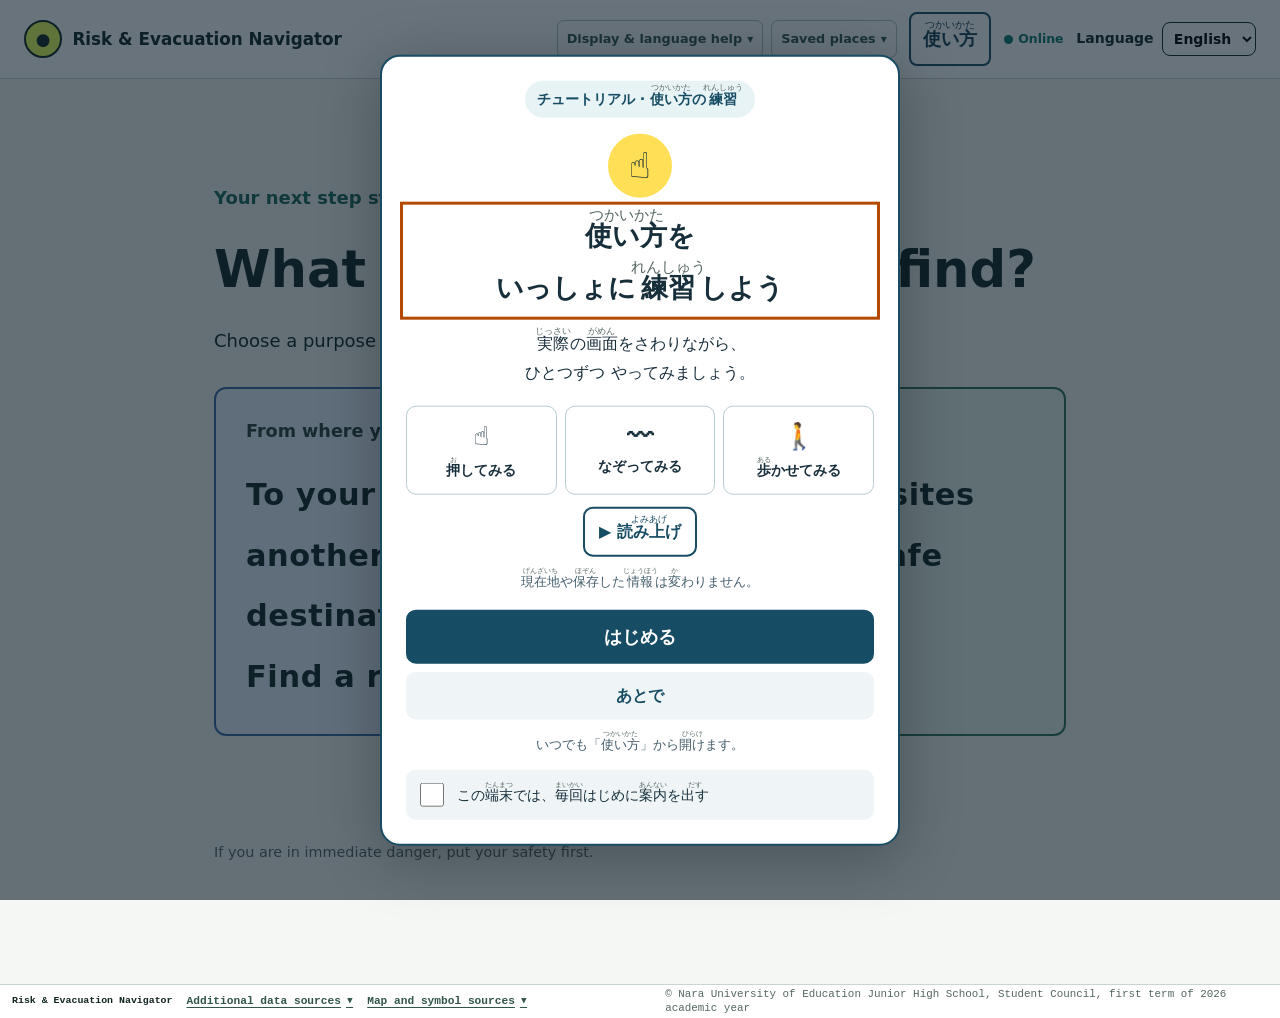
==== commit 651ce44f: "Add files via upload" ====
--- a/index.html
+++ b/index.html
@@ -6,11 +6,12 @@
   <meta name="theme-color" content="#073b36">
   <meta name="description" content="今いる場所の危険と、備え・避難先がわかる多言語の減災ナビ">
   <title>いまここ減災ナビ</title>
-  <link rel="stylesheet" href="css/style.css?v=44-walk44">
-  <link rel="stylesheet" href="css/accessibility.css?v=44-walk44">
-  <link rel="stylesheet" href="css/search.css?v=44-walk44">
-  <link rel="stylesheet" href="css/map-first.css?v=44-walk44">
-<link rel="stylesheet" href="css/walking.css?v=44-walk44">
+  <link rel="stylesheet" href="css/style.css?v=44-walk46">
+  <link rel="stylesheet" href="css/accessibility.css?v=44-walk46">
+  <link rel="stylesheet" href="css/search.css?v=44-walk46">
+  <link rel="stylesheet" href="css/map-first.css?v=44-walk46">
+<link rel="stylesheet" href="css/walking.css?v=44-walk46">
+  <link rel="stylesheet" href="css/tutorial.css?v=practice15">
 </head>
 <body>
   <a class="skip" href="#main" data-i18n="skipToContent">本文へ移動</a>
@@ -167,7 +168,8 @@
     </section>
   </main>
   <footer><span><span data-i18n="appName">いまここ減災ナビ</span></span><small class="copyright">©︎ 奈良教育大学附属中学校 2026年度前期生徒会</small></footer>
-  <script src="js/boot.js?v=44-walk44"></script>
-  <script type="module" src="js/app.js?v=44-walk44"></script>
+  <script src="js/boot.js?v=44-walk46"></script>
+  <script type="module" src="js/app.js?v=44-walk46-practice15"></script>
+  <script defer src="js/tutorial.js?v=practice15"></script>
 </body>
 </html>
--- a/css/tutorial.css
+++ b/css/tutorial.css
@@ -0,0 +1,29 @@
+#tutorial-open{min-height:44px;padding:8px 12px;border:2px solid #174d64;border-radius:8px;background:#fff;color:#123c50;font:inherit;font-weight:700;white-space:nowrap}
+#tutorial-dialog{position:fixed;inset:0;box-sizing:border-box;width:100%;height:100dvh;max-width:none;max-height:none;margin:0;padding:0;border:0;background:#f8fcfd;color:#172e3b;font:1rem/1.5 system-ui,sans-serif;overflow:hidden}
+#tutorial-dialog[open]{display:flex;flex-direction:column}#tutorial-dialog::backdrop{background:#172e3b}
+.tutorial-bar{display:flex;align-items:center;gap:12px;padding:8px 16px;background:#174d64;color:#fff;flex:none}.tutorial-bar span{font-size:.8em}.tutorial-bar button{margin-left:auto}
+.tutorial-stage{position:relative;flex:1;min-height:120px;background:#e2eef2}#tutorial-frame{width:100%;height:100%;display:block;border:0;background:white}#tutorial-loading{position:absolute;inset:0;display:grid;place-items:center;background:#f8fcfd;padding:20px}#tutorial-loading[hidden]{display:none}
+.tutorial-coach{flex:none;padding:10px max(16px,calc((100% - 800px)/2));padding-bottom:max(10px,env(safe-area-inset-bottom));border-top:3px solid #176c82;box-shadow:0 -4px 15px #0002;max-height:48dvh;overflow:auto;background:#fff}
+#tutorial-dialog h2{font-size:1.4em;line-height:1.4;margin:6px 0;color:inherit}#tutorial-dialog p{margin:4px 0 10px}#tutorial-dialog button{font:inherit;min-height:44px;border-radius:10px;padding:8px 14px;border:2px solid #174d64;background:#fff;color:#174d64;font-weight:700;cursor:pointer}#tutorial-dialog button:disabled{opacity:.45;cursor:default}#tutorial-dialog #tutorial-next{background:#174d64;color:#fff}#tutorial-dialog button[hidden]{display:none}
+.tutorial-progress-row{display:flex;align-items:center;justify-content:space-between;gap:8px}#tutorial-progress{font-size:.9em;font-weight:700}#tutorial-dialog #tutorial-speak{font-size:.85em;padding:4px 10px;min-height:44px}.tutorial-actions{display:flex;gap:8px;align-items:center}.tutorial-actions #tutorial-next{margin-left:auto}#tutorial-dots{display:flex;gap:6px;margin:4px 0}#tutorial-dots i{height:5px;flex:1;border-radius:4px;background:#d6e4e8}#tutorial-dots i.done{background:#176c82}
+#tutorial-meaning{display:flex;gap:6px;margin:8px 0}#tutorial-meaning[hidden]{display:none}#tutorial-meaning>span{flex:1;border:2px solid #657a86;border-radius:8px;padding:6px;text-align:center;font-weight:700}#tutorial-meaning small{font-weight:400;font-size:.8em}#tutorial-feedback{font-size:.85em}#tutorial-dialog :focus-visible,#tutorial-open:focus-visible{outline:3px solid #b34a00;outline-offset:3px}.tutorial-active{overflow:hidden}
+@media(max-width:600px){header .header-actions{flex-wrap:wrap}.tutorial-bar{padding:6px 10px;gap:6px;font-size:.85em}.tutorial-bar span{display:none}.tutorial-coach{padding:8px 12px max(8px,env(safe-area-inset-bottom))}#tutorial-dialog h2{font-size:1.2em}#tutorial-dialog p{font-size:.95em}#tutorial-dialog button{padding:8px 10px}.tutorial-actions{flex-wrap:wrap}#tutorial-dialog #tutorial-example{font-size:.85em}#tutorial-meaning small{font-size:.72em}}
+@media(max-height:500px){.tutorial-stage{min-height:60px}.tutorial-coach{max-height:52dvh}#tutorial-dialog h2{font-size:1.05em}.tutorial-bar{padding:2px 10px}.tutorial-coach{padding-top:3px}}
+@media(forced-colors:active){#tutorial-dialog button{border:2px solid ButtonText}#tutorial-dots i{border:1px solid CanvasText}#tutorial-dots i.done{background:Highlight}}
+/* Explain what is about to happen before loading the practice screen. */
+#tutorial-dialog.tutorial-intro{inset:50% auto auto 50%;transform:translate(-50%,-50%);width:min(520px,calc(100% - 24px));height:auto;max-height:calc(100dvh - 24px);margin:0;border:2px solid #174d64;border-radius:20px;overflow:auto;box-shadow:0 12px 60px #0004;background:#fff}
+#tutorial-dialog.tutorial-intro::backdrop{background:rgb(12 30 42 / .62)}
+#tutorial-dialog.tutorial-intro>:not(#tutorial-welcome){display:none}
+#tutorial-welcome{padding:24px;text-align:center}#tutorial-welcome[hidden]{display:none}
+.tutorial-welcome-label{display:inline-block;color:#174d64;background:#e8f3f6;border-radius:20px;padding:5px 12px;font-weight:700;font-size:.9em}
+.tutorial-welcome-icon{display:grid;place-items:center;width:64px;height:64px;margin:16px auto 10px;border-radius:50%;background:#ffdf55;color:#172e3b;font-size:36px}
+#tutorial-dialog #tutorial-welcome-title{font-size:1.7em;line-height:1.5;margin:8px 0 12px}#tutorial-welcome-copy{line-height:1.8}
+.tutorial-welcome-preview{display:flex;gap:8px;list-style:none;padding:0;margin:18px 0 12px}.tutorial-welcome-preview li{flex:1;min-width:0;padding:10px 4px;border:1px solid #b6cbd3;border-radius:10px;font-size:.85em;font-weight:700}.tutorial-welcome-preview li > span[aria-hidden]{display:block;font-size:26px;line-height:1.5}
+#tutorial-dialog .tutorial-welcome-note{font-size:.8em;color:#435d6b;margin:10px 0}.tutorial-welcome-actions{display:flex;flex-direction:column;gap:8px;margin-top:16px}#tutorial-dialog #tutorial-start{background:#174d64;color:#fff;font-size:1.15em;min-height:52px}#tutorial-dialog #tutorial-later{border-color:transparent;background:#eff5f7}
+@media(max-width:380px),(max-height:650px){#tutorial-welcome{padding:16px}.tutorial-welcome-icon{width:48px;height:48px;font-size:28px;margin:10px auto 6px}#tutorial-dialog #tutorial-welcome-title{font-size:1.35em;margin:6px 0}.tutorial-welcome-preview{margin:12px 0 8px}.tutorial-welcome-preview li{padding:6px 2px;font-size:.8em}.tutorial-welcome-actions{margin-top:10px}}
+#tutorial-dialog ruby,#tutorial-replay ruby,#tutorial-open ruby{ruby-position:over;ruby-align:center}
+#tutorial-dialog rt,#tutorial-replay rt,#tutorial-open rt{font-size:.55em;font-weight:400;line-height:1}
+#tutorial-dialog .tutorial-ruby-phrase,#tutorial-replay .tutorial-ruby-phrase,#tutorial-open .tutorial-ruby-phrase{display:inline;line-height:1.9}
+#tutorial-replay{display:block;width:min(100%,460px);margin:18px auto 8px;min-height:52px;padding:10px 18px;background:#174d64;color:#fff;border:2px solid #174d64;border-radius:12px;font:inherit;font-weight:700;cursor:pointer}#tutorial-replay:focus-visible{outline:3px solid #b34a00;outline-offset:3px}
+.tutorial-repeat{display:flex;align-items:center;gap:10px;text-align:left;margin:12px 0 0;padding:10px;background:#eff5f7;border-radius:10px;font-size:.85em;cursor:pointer}.tutorial-repeat input{width:24px;height:24px;flex:none;accent-color:#174d64}
+#tutorial-dialog #tutorial-welcome-title{line-height:1.8}#tutorial-dialog .tutorial-actions{align-items:stretch}#tutorial-dialog button{line-height:1.8}
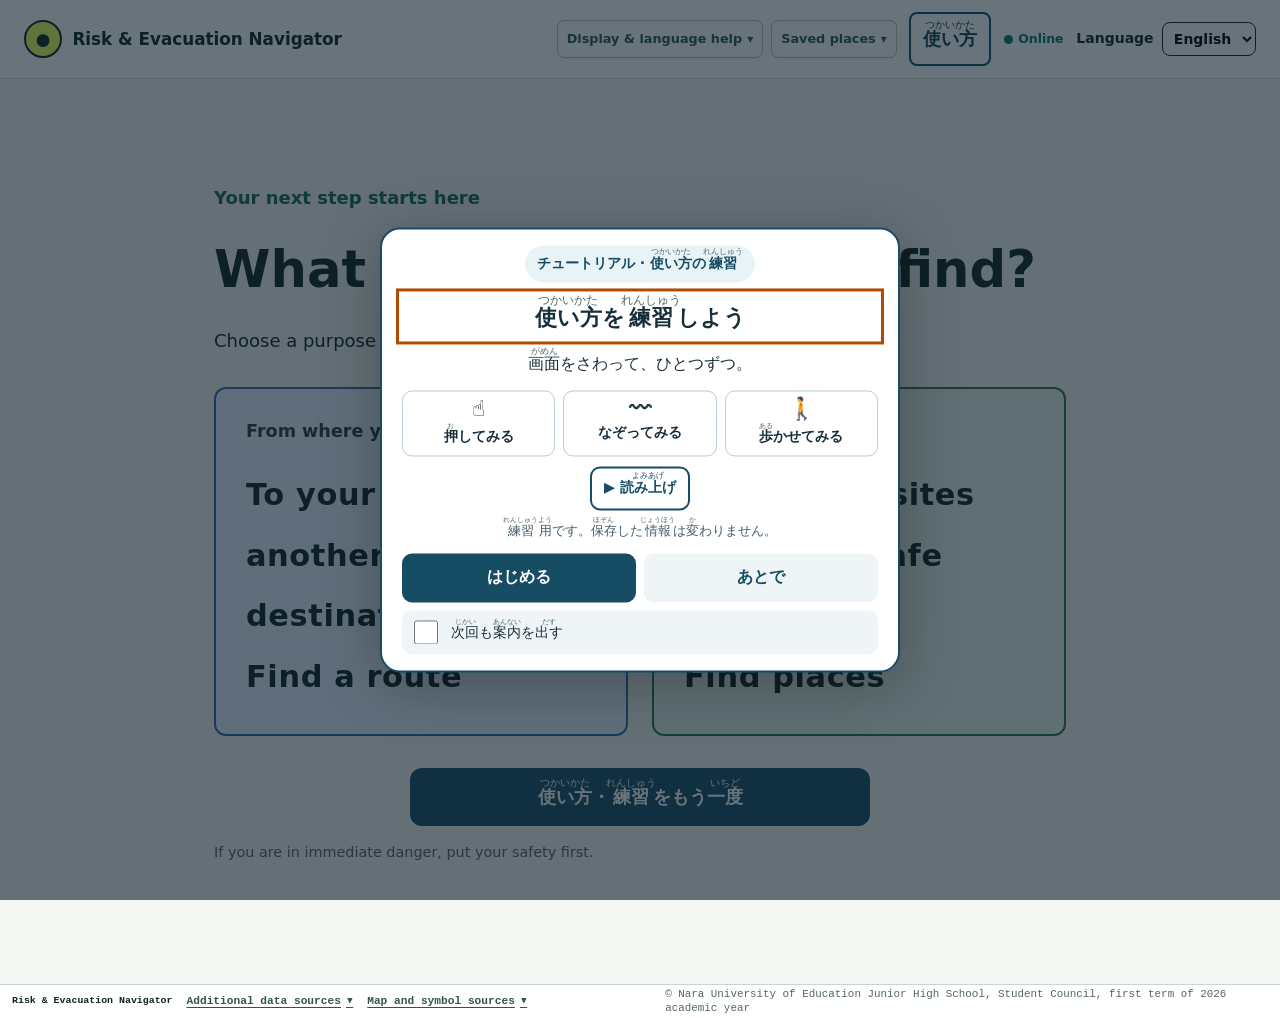
==== commit 6dc349c1: "Add files via upload" ====
--- a/index.html
+++ b/index.html
@@ -11,7 +11,7 @@
   <link rel="stylesheet" href="css/search.css?v=44-walk46">
   <link rel="stylesheet" href="css/map-first.css?v=44-walk46">
 <link rel="stylesheet" href="css/walking.css?v=44-walk46">
-  <link rel="stylesheet" href="css/tutorial.css?v=practice15">
+  <link rel="stylesheet" href="css/tutorial.css?v=practice17">
 </head>
 <body>
   <a class="skip" href="#main" data-i18n="skipToContent">本文へ移動</a>
@@ -169,7 +169,7 @@
   </main>
   <footer><span><span data-i18n="appName">いまここ減災ナビ</span></span><small class="copyright">©︎ 奈良教育大学附属中学校 2026年度前期生徒会</small></footer>
   <script src="js/boot.js?v=44-walk46"></script>
-  <script type="module" src="js/app.js?v=44-walk46-practice15"></script>
-  <script defer src="js/tutorial.js?v=practice15"></script>
+  <script type="module" src="js/app.js?v=44-walk46-practice17"></script>
+  <script defer src="js/tutorial.js?v=practice17"></script>
 </body>
 </html>
--- a/css/tutorial.css
+++ b/css/tutorial.css
@@ -27,3 +27,17 @@
 #tutorial-replay{display:block;width:min(100%,460px);margin:18px auto 8px;min-height:52px;padding:10px 18px;background:#174d64;color:#fff;border:2px solid #174d64;border-radius:12px;font:inherit;font-weight:700;cursor:pointer}#tutorial-replay:focus-visible{outline:3px solid #b34a00;outline-offset:3px}
 .tutorial-repeat{display:flex;align-items:center;gap:10px;text-align:left;margin:12px 0 0;padding:10px;background:#eff5f7;border-radius:10px;font-size:.85em;cursor:pointer}.tutorial-repeat input{width:24px;height:24px;flex:none;accent-color:#174d64}
 #tutorial-dialog #tutorial-welcome-title{line-height:1.8}#tutorial-dialog .tutorial-actions{align-items:stretch}#tutorial-dialog button{line-height:1.8}
+/* Compact welcome keeps the full invitation visible on a small phone. */
+#tutorial-welcome{padding:16px 20px}#tutorial-welcome .tutorial-welcome-icon{display:none}
+#tutorial-dialog #tutorial-welcome-title{font-size:1.35em;line-height:1.6;margin:12px 0 8px}
+#tutorial-welcome .tutorial-welcome-preview{margin:10px 0}.tutorial-welcome-preview li{padding:5px 2px}.tutorial-welcome-preview li>span[aria-hidden]{font-size:22px;line-height:1.2}
+#tutorial-dialog #tutorial-welcome-speak{min-height:44px;padding:4px 12px;font-size:.9em}
+#tutorial-dialog .tutorial-welcome-note{margin:6px 0;font-size:.8em}.tutorial-welcome-actions{flex-direction:row;margin-top:10px}.tutorial-welcome-actions button{flex:1}#tutorial-dialog #tutorial-start{min-height:48px;font-size:1em}
+#tutorial-welcome .tutorial-repeat{margin-top:8px;padding:6px 8px;min-height:44px;box-sizing:border-box}#tutorial-welcome-status:empty{display:none}
+#tutorial-dialog:not(.tutorial-intro){height:var(--tutorial-vh,100dvh)}
+/* While entering a destination, instructions move above the form. */
+#tutorial-dialog.tutorial-input .tutorial-bar{order:0}#tutorial-dialog.tutorial-input .tutorial-coach{order:1;max-height:38%;border-top:0;border-bottom:2px solid #176c82;padding-top:4px;padding-bottom:6px;box-shadow:none}
+#tutorial-dialog.tutorial-input .tutorial-stage{order:2;min-height:80px}#tutorial-dialog.tutorial-input #tutorial-dots{display:none}
+#tutorial-dialog.tutorial-input #tutorial-title{font-size:1.05em;margin:2px 0}#tutorial-dialog.tutorial-input #tutorial-copy{font-size:.85em;margin:2px 0 4px}
+#tutorial-dialog.tutorial-input .tutorial-progress-row{display:none}#tutorial-dialog.tutorial-input .tutorial-actions button{min-height:44px;padding-top:3px;padding-bottom:3px}
+@media(max-height:600px){#tutorial-welcome{padding:10px 14px}.tutorial-welcome-label{font-size:.8em;padding:2px 10px}#tutorial-dialog #tutorial-welcome-title{font-size:1.15em;margin:6px 0}#tutorial-welcome-copy{font-size:.85em!important;margin:2px 0!important}#tutorial-welcome .tutorial-welcome-preview{margin:6px 0}.tutorial-welcome-preview li{font-size:.75em}#tutorial-welcome .tutorial-repeat{font-size:.8em}}
